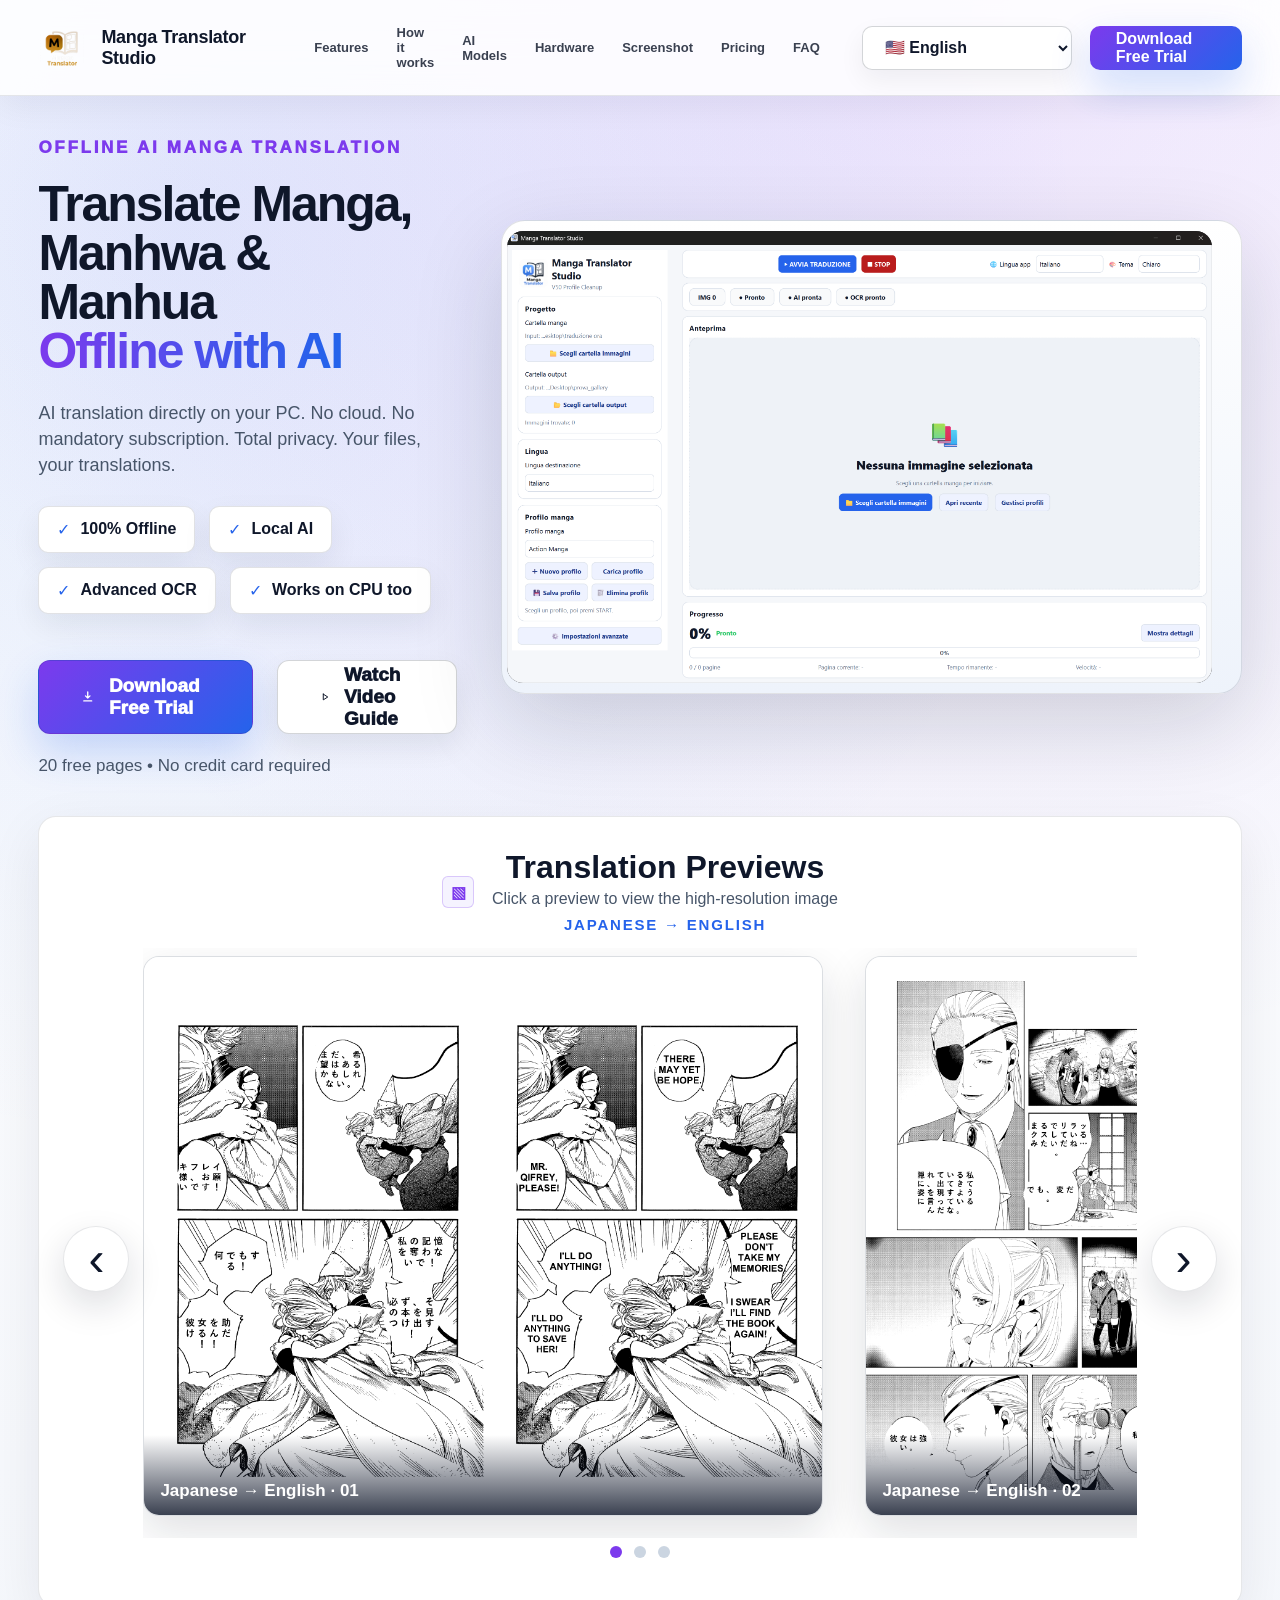
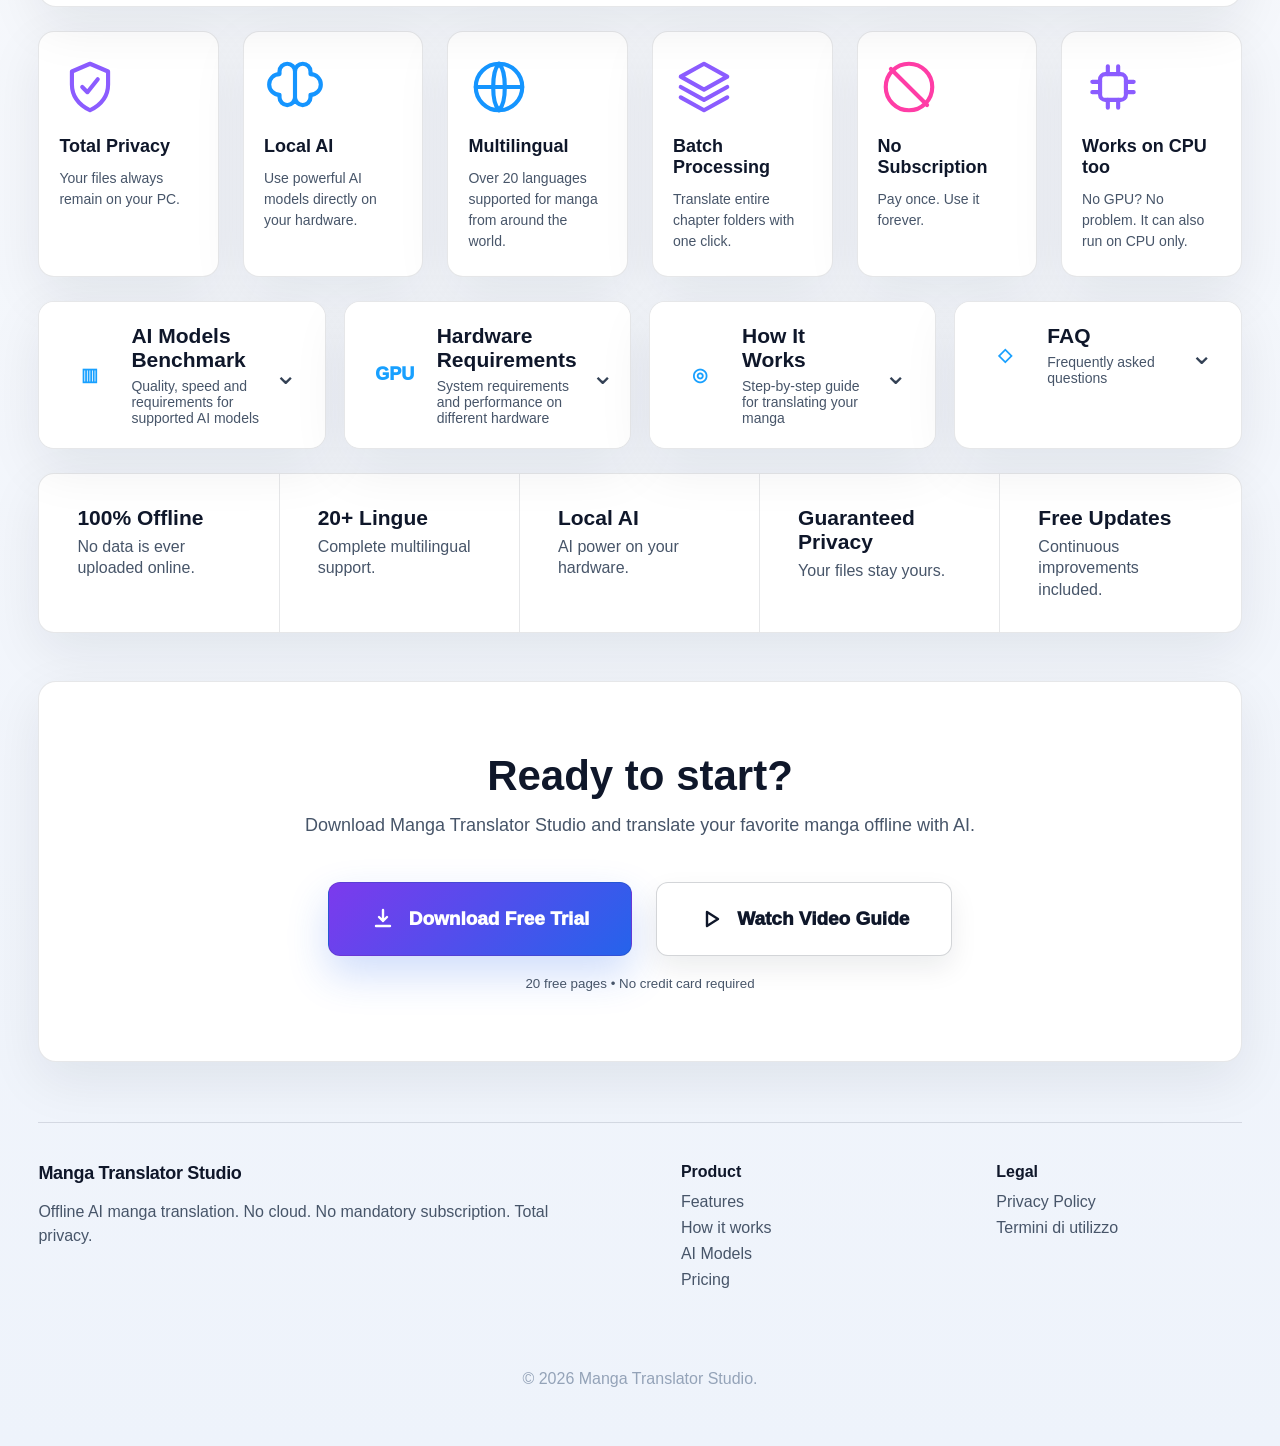
==== index.html @ 9b935418 "s s" ====
<!DOCTYPE html>
<html lang="en">
<head>
  <meta charset="UTF-8" />
  <meta name="viewport" content="width=device-width, initial-scale=1.0" />
  <title>Manga Translator Studio | Offline AI Manga Translation</title>
  <meta name="description" content="Translate manga, manhwa and manhua offline with local AI. No cloud, total privacy, optional GPU." />
  <link rel="icon" type="image/png" href="assets/logo/logo.png" />
  <link rel="apple-touch-icon" href="assets/logo/logo.png" />
  <link rel="stylesheet" href="style.css" />
</head>
<body>
<header class="site-header">
  <div class="nav-shell">
    <a class="brand" href="#top" aria-label="Manga Translator Studio"><img class="brand-logo" src="assets/logo/logo.png" alt="Manga Translator Studio logo" /><span class="brand-text">Manga Translator Studio</span></a>
    <nav class="main-nav" aria-label="Main navigation">
      <a href="#features" data-i18n="nav.features">Features</a>
      <a href="#how" data-i18n="nav.how">How it works</a>
      <a href="#models" data-i18n="nav.models">AI Models</a>
      <a href="#hardware" data-i18n="nav.hardware">Hardware</a>
      <a href="#gallery" data-i18n="nav.gallery">Screenshot</a>
      <a href="#pricing" data-i18n="nav.pricing">Pricing</a>
      <a href="#faq" data-i18n="nav.faq">FAQ</a>
    </nav>
    <div class="nav-actions"><select id="languageSelect" class="language-select" aria-label="Language selector"></select><a class="top-download" href="#download" data-i18n="nav.download">Download Free Trial</a></div>
  </div>
</header>
<main id="top">
  <section class="hero section-wide">
    <div class="hero-copy">
      <p class="eyebrow" data-i18n="hero.eyebrow">OFFLINE AI MANGA TRANSLATION</p>
      <h1 data-i18n="hero.title">Translate Manga, Manhwa & Manhua <span>Offline with AI</span></h1>
      <p class="hero-subtitle" data-i18n="hero.subtitle">AI translation directly on your PC. No cloud. No mandatory subscription. Total privacy. Your files, your translations.</p>
      <div class="hero-pills">
        <span><i>✓</i><b data-i18n="pill.offline">100% Offline</b></span>
        <span><i>✓</i><b data-i18n="pill.local">Local AI</b></span>
        <span><i>✓</i><b data-i18n="pill.ocr">Advanced OCR</b></span>
        <span><i>✓</i><b data-i18n="pill.cpu">Works on CPU too</b></span>
      </div>
      <div class="hero-actions"><a class="btn primary" href="#download"><svg viewBox="0 0 24 24"><path d="M12 3v11m0 0 4-4m-4 4-4-4M5 19h14"/></svg><span data-i18n="hero.cta1">Download Free Trial</span></a><a class="btn secondary" href="#gallery"><svg viewBox="0 0 24 24"><path d="m8 5 11 7-11 7V5Z"/></svg><span data-i18n="hero.cta2">Watch Video Guide</span></a></div>
      <p class="trial-note" data-i18n="hero.note">20 free pages • No credit card required</p>
    </div>
    <div class="app-frame">
      <img id="appPreviewImage" src="assets/app/app-preview.png" alt="Manga Translator Studio preview" />
      <div id="heroShots" class="hero-shots" aria-label="Extra screenshots"></div>
    </div>
  </section>

  <section id="gallery" class="section-wide gallery-showcase">
    <button class="gallery-arrow left" id="galleryPrev" aria-label="Previous">‹</button>
    <button class="gallery-arrow right" id="galleryNext" aria-label="Next">›</button>
    <div class="gallery-title"><div class="title-icon">▧</div><div><h2 data-i18n="gallery.title">Translation Previews</h2><p data-i18n="gallery.subtitle">Click a preview to view the high-resolution image</p><strong id="galleryPairLabel">English → Italiano</strong></div></div>
    <div id="translationGallery" class="translation-gallery" aria-live="polite"></div>
    <div id="galleryDots" class="gallery-dots"></div>
  </section>

  <section id="features" class="section-wide feature-cards">
    <article><div class="feature-icon purple"><svg viewBox="0 0 24 24"><path d="M12 3 5 6v5c0 5 3 8 7 10 4-2 7-5 7-10V6l-7-3Z"/><path d="m9 12 2 2 4-5"/></svg></div><h3 data-i18n="features.privacy.title">Total Privacy</h3><p data-i18n="features.privacy.text">Your files always remain on your PC.</p></article>
    <article><div class="feature-icon blue"><svg viewBox="0 0 24 24"><path d="M9 3a3 3 0 0 0-3 3v1a4 4 0 0 0 0 8v1a3 3 0 0 0 6 0V6a3 3 0 0 0-3-3Zm6 0a3 3 0 0 1 3 3v1a4 4 0 0 1 0 8v1a3 3 0 0 1-6 0V6a3 3 0 0 1 3-3Z"/></svg></div><h3 data-i18n="features.ai.title">Local AI</h3><p data-i18n="features.ai.text">Use powerful AI models directly on your hardware.</p></article>
    <article><div class="feature-icon blue"><svg viewBox="0 0 24 24"><circle cx="12" cy="12" r="9"/><path d="M3 12h18M12 3c3 3 3 15 0 18M12 3c-3 3-3 15 0 18"/></svg></div><h3 data-i18n="features.lang.title">Multilingual</h3><p data-i18n="features.lang.text">Over 20 languages supported for manga from around the world.</p></article>
    <article><div class="feature-icon purple"><svg viewBox="0 0 24 24"><path d="m12 3 9 5-9 5-9-5 9-5Z"/><path d="m3 12 9 5 9-5M3 16l9 5 9-5"/></svg></div><h3 data-i18n="features.batch.title">Batch Processing</h3><p data-i18n="features.batch.text">Translate entire chapter folders with one click.</p></article>
    <article><div class="feature-icon pink"><svg viewBox="0 0 24 24"><circle cx="12" cy="12" r="9"/><path d="m5 5 14 14"/></svg></div><h3 data-i18n="features.noSub.title">No Subscription</h3><p data-i18n="features.noSub.text">Pay once. Use it forever.</p></article>
    <article><div class="feature-icon purple"><svg viewBox="0 0 24 24"><rect x="7" y="7" width="10" height="10" rx="2"/><path d="M4 10h3M4 14h3M17 10h3M17 14h3M10 4v3M14 4v3M10 17v3M14 17v3"/></svg></div><h3 data-i18n="features.cpu.title">Works on CPU too</h3><p data-i18n="features.cpu.text">No GPU? No problem. It can also run on CPU only.</p></article>
  </section>

  <section class="section-wide accordion-grid">
    <details id="models" class="info-panel"><summary><span class="summary-left"><i class="mini-icon">▥</i><span><b data-i18n="models.title">AI Models Benchmark</b><small data-i18n="models.subtitle">Quality, speed and requirements for supported AI models</small></span></span><em>⌄</em></summary><div class="panel-body"><div class="table-wrap"><table><thead><tr><th data-i18n="models.model">AI Model</th><th data-i18n="models.quality">Quality</th><th data-i18n="models.speed">Speed</th><th>VRAM</th><th data-i18n="models.recommended">Recommended</th></tr></thead><tbody><tr><td>TranslateGemma 27B</td><td>9.2</td><td>7.8</td><td>16GB+</td><td>Best Overall</td></tr><tr><td>Qwen 3.6 35B</td><td>10</td><td>4.0</td><td>24GB+</td><td>Highest Quality</td></tr><tr><td>Qwen 3 14B</td><td>8.8</td><td>8.5</td><td>12GB+</td><td>Best Balance</td></tr><tr><td>Gemma 12B</td><td>8.5</td><td>9.0</td><td>10GB+</td><td>Fast</td></tr><tr><td>Qwen 7B</td><td>7.5</td><td>10</td><td>8GB+</td><td>Low-End PCs</td></tr></tbody></table></div><p class="small-note" data-i18n="models.note">Indicative benchmarks on RTX 4090. Results may vary by model and configuration.</p></div></details>
    <details id="hardware" class="info-panel"><summary><span class="summary-left"><i class="mini-icon">GPU</i><span><b data-i18n="hardware.title">Hardware Requirements</b><small data-i18n="hardware.subtitle">System requirements and performance on different hardware</small></span></span><em>⌄</em></summary><div class="panel-body"><div class="hardware-list"><div><b>CPU Only</b><span data-i18n="hardware.cpu">Supported · Slow</span></div><div><b>RTX 2060</b><span data-i18n="hardware.good">Good</span></div><div><b>RTX 3060</b><span data-i18n="hardware.veryGood">Very good</span></div><div><b>RTX 4070</b><span data-i18n="hardware.excellent">Excellent</span></div><div><b>RTX 4090</b><span data-i18n="hardware.max">Maximum</span></div></div><p class="small-note" data-i18n="hardware.note">Works on CPU too. GPU consigliata per la migliore esperienza.</p></div></details>
    <details id="how" class="info-panel"><summary><span class="summary-left"><i class="mini-icon">◎</i><span><b data-i18n="how.title">Come Funziona</b><small data-i18n="how.subtitle">Step-by-step guide for translating your manga</small></span></span><em>⌄</em></summary><div class="panel-body steps"><p><b>1.</b> <span data-i18n="how.s1">Select the manga folder.</span></p><p><b>2.</b> <span data-i18n="how.s2">Choose language and profile.</span></p><p><b>3.</b> <span data-i18n="how.s3">Start translation.</span></p><p><b>4.</b> <span data-i18n="how.s4">Read the translated pages.</span></p></div></details>
    <details id="faq" class="info-panel"><summary><span class="summary-left"><i class="mini-icon">◇</i><span><b>FAQ</b><small data-i18n="faq.subtitle">Frequently asked questions</small></span></span><em>⌄</em></summary><div class="panel-body faq-list"><p><b data-i18n="faq.q1">Does it need internet?</b><br><span data-i18n="faq.a1">No, translation runs locally on your PC.</span></p><p><b data-i18n="faq.q2">Do I need a powerful GPU?</b><br><span data-i18n="faq.a2">No, CPU is supported. RTX GPUs are recommended for high speed.</span></p><p><b data-i18n="faq.q3">Can I change gallery images?</b><br><span data-i18n="faq.a3">Yes. Put 01.jpg, 02.jpg, 03.jpg inside each language folder.</span></p></div></details>
  </section>

  <section class="section-wide stats-strip"><div><b>100% Offline</b><span data-i18n="strip.offline">No data is ever uploaded online.</span></div><div><b>20+ Lingue</b><span data-i18n="strip.lang">Complete multilingual support.</span></div><div><b>Local AI</b><span data-i18n="strip.ai">AI power on your hardware.</span></div><div><b data-i18n="strip.privacyTitle">Guaranteed Privacy</b><span data-i18n="strip.privacy">Your files stay yours.</span></div><div><b data-i18n="strip.updatesTitle">Free Updates</b><span data-i18n="strip.updates">Continuous improvements included.</span></div></section>

  <section id="pricing" class="section-wide cta-panel"><h2 data-i18n="cta.title">Ready to start?</h2><p data-i18n="cta.text">Download Manga Translator Studio and translate your favorite manga offline with AI.</p><div class="hero-actions center"><a class="btn primary" id="download" href="#"><svg viewBox="0 0 24 24"><path d="M12 3v11m0 0 4-4m-4 4-4-4M5 19h14"/></svg><span data-i18n="cta.download">Download Free Trial</span></a><a class="btn secondary" href="#gallery"><svg viewBox="0 0 24 24"><path d="m8 5 11 7-11 7V5Z"/></svg><span data-i18n="cta.video">Watch Video Guide</span></a></div><small data-i18n="cta.note">20 free pages • No credit card required</small></section>
</main>
<footer class="site-footer"><div><a class="brand footer-brand" href="#top"><span class="brand-mark">M</span><span class="brand-text">Manga Translator Studio</span></a><p data-i18n="footer.text">Offline AI manga translation. No cloud. No mandatory subscription. Total privacy.</p></div><div><h4 data-i18n="footer.product">Product</h4><a href="#features" data-i18n="nav.features">Features</a><a href="#how" data-i18n="nav.how">How it works</a><a href="#models" data-i18n="nav.models">AI Models</a><a href="#pricing" data-i18n="nav.pricing">Pricing</a></div><div><h4 data-i18n="footer.legal">Legal</h4><a href="privacy.html">Privacy Policy</a><a href="#">Termini di utilizzo</a></div><p class="copyright">© 2026 Manga Translator Studio.</p></footer>
<div id="lightbox" class="lightbox" aria-hidden="true"><button id="closeLightbox" class="lightbox-close">×</button><button id="prevImage" class="lightbox-arrow left">‹</button><img id="lightboxImage" alt="Translated manga preview" /><button id="nextImage" class="lightbox-arrow right">›</button><div id="lightboxCounter" class="lightbox-counter"></div></div>
<script src="i18n.js"></script><script src="site.js"></script>
</body>
</html>
---- style.css ----
*{box-sizing:border-box;margin:0;padding:0}html{scroll-behavior:smooth}body{font-family:Inter,Segoe UI,Arial,sans-serif;background:#030913;color:#f7f7ff;overflow-x:hidden;background-image:radial-gradient(circle at 70% 0%,rgba(72,54,174,.22),transparent 34%),radial-gradient(circle at 20% 20%,rgba(0,119,255,.13),transparent 28%)}a{text-decoration:none;color:inherit}img{display:block;max-width:100%}:root{--page:94vw;--max:3540px;--header:122px;--panel:rgba(10,20,36,.72);--panel2:rgba(13,26,45,.82);--line:rgba(142,166,205,.18);--muted:#aab4c8;--blue:#2388ff;--purple:#7c3cff;--pink:#ff3da6;--shadow:0 28px 100px rgba(0,0,0,.34)}.section-wide{width:var(--page);max-width:var(--max);margin-inline:auto}.site-header{position:sticky;top:0;height:var(--header);z-index:50;background:rgba(3,9,19,.82);backdrop-filter:blur(22px);border-bottom:1px solid var(--line)}.nav-shell{height:100%;display:flex;align-items:center;justify-content:space-between;gap:42px;width:var(--page);max-width:var(--max);margin:auto}.brand{display:flex;align-items:center;gap:15px}.brand-mark{width:48px;height:48px;border-radius:11px;background:linear-gradient(135deg,#ffb42b,#ff6a00);display:grid;place-items:center;color:#0b0c10;font-weight:1000;font-size:24px;box-shadow:0 0 0 1px rgba(255,255,255,.16) inset}.brand-text{font-size:23px;font-weight:900;letter-spacing:-.3px}.main-nav{display:flex;align-items:center;gap:48px;font-size:16px;font-weight:750;color:#e9ecff}.main-nav a{opacity:.92}.main-nav a:hover{color:#8c6dff}.nav-actions{display:flex;align-items:center;gap:18px}.language-select{height:54px;min-width:178px;border:1px solid var(--line);border-radius:10px;background:#07101d;color:#fff;padding:0 18px;font-weight:800}.top-download{height:54px;padding:0 26px;border-radius:10px;display:inline-flex;align-items:center;font-weight:900;background:linear-gradient(135deg,var(--purple),var(--blue));box-shadow:0 12px 34px rgba(71,95,255,.28)}.hero{min-height:700px;display:grid;grid-template-columns:1.05fr .95fr;gap:64px;align-items:center;padding:52px 0 24px}.eyebrow{font-size:17px;font-weight:1000;letter-spacing:.16em;text-transform:uppercase;color:#8b5cff;margin-bottom:22px}.hero h1{font-size:clamp(58px,4.1vw,108px);line-height:.98;letter-spacing:-2.5px;max-width:980px}.hero h1 span{display:block;background:linear-gradient(90deg,#8a3ffc,#2f8cff 70%);-webkit-background-clip:text;background-clip:text;color:transparent}.hero-subtitle{font-size:24px;line-height:1.45;color:#d5d9eb;max-width:940px;margin-top:28px}.hero-pills{display:flex;flex-wrap:wrap;gap:14px;margin-top:28px}.hero-pills span{display:flex;align-items:center;gap:10px;padding:13px 18px;border:1px solid var(--line);border-radius:10px;background:rgba(9,20,38,.64);color:#f4f6ff}.hero-pills i{font-style:normal;color:#4d91ff}.hero-actions{display:flex;gap:24px;margin-top:46px}.hero-actions.center{justify-content:center}.btn{height:74px;display:inline-flex;align-items:center;justify-content:center;gap:14px;border-radius:12px;padding:0 42px;font-size:19px;font-weight:1000;border:1px solid var(--line)}.btn svg{width:24px;height:24px;fill:none;stroke:currentColor;stroke-width:2.4;stroke-linecap:round;stroke-linejoin:round}.btn.primary{background:linear-gradient(135deg,var(--purple),var(--blue));box-shadow:0 20px 48px rgba(61,103,255,.34)}.btn.secondary{background:rgba(5,12,24,.7);border-color:rgba(255,255,255,.18)}.trial-note{margin-top:22px;color:#bac1d4;font-size:17px}.app-frame{border:1px solid rgba(139,154,190,.24);background:linear-gradient(180deg,rgba(18,24,36,.9),rgba(5,10,18,.9));border-radius:24px;padding:14px;box-shadow:var(--shadow);max-width:1320px;justify-self:end}.app-frame img{width:100%;border-radius:15px}.gallery-showcase{position:relative;margin-top:0;border:1px solid var(--line);border-radius:18px;background:linear-gradient(180deg,rgba(8,20,37,.82),rgba(5,13,25,.78));box-shadow:var(--shadow);padding:22px 96px 34px}.gallery-title{display:flex;align-items:center;justify-content:center;gap:18px;text-align:center;margin-bottom:16px}.title-icon{width:32px;height:32px;display:grid;place-items:center;color:#8a4fff;border:1px solid rgba(139,92,246,.5);border-radius:6px;font-weight:1000}.gallery-title h2{font-size:26px;line-height:1.05}.gallery-title p{color:#c3cadb;margin-top:5px;font-size:15px}.gallery-title strong{display:inline-block;margin-top:8px;font-size:14px;color:#8fb8ff;text-transform:uppercase;letter-spacing:.12em}.translation-gallery{display:flex;gap:34px;overflow:hidden;scroll-behavior:smooth;padding:4px 0 18px}.gallery-card{flex:0 0 clamp(680px,40vw,1060px);height:560px;border:1px solid rgba(255,255,255,.14);border-radius:12px;background:#111827;overflow:hidden;position:relative;cursor:pointer;box-shadow:0 12px 34px rgba(0,0,0,.28);padding:0}.gallery-card img{width:100%;height:100%;object-fit:contain;filter:contrast(1.06);background:#050914}.gallery-card:hover,.gallery-card.active{outline:3px solid var(--purple);box-shadow:0 0 28px rgba(124,60,255,.45)}.gallery-card span{position:absolute;left:0;right:0;bottom:0;background:linear-gradient(transparent,rgba(0,0,0,.88));padding:40px 12px 10px;text-align:left;font-size:15px;font-weight:900;color:white}.gallery-empty,.gallery-loading{width:100%;padding:48px 24px;text-align:center;border:1px dashed rgba(139,92,246,.4);border-radius:14px;color:#b7c1d8;background:rgba(255,255,255,.035)}.gallery-arrow{position:absolute;top:58%;transform:translateY(-50%);width:58px;height:58px;border:0;border-radius:50%;background:rgba(23,32,52,.92);color:#fff;font-size:42px;z-index:3;cursor:pointer}.gallery-arrow.left{left:28px}.gallery-arrow.right{right:28px}.gallery-dots{display:flex;justify-content:center;gap:12px;margin-top:8px}.gallery-dots button{width:12px;height:12px;border-radius:50%;border:0;background:rgba(255,255,255,.18)}.gallery-dots button.active{background:#784bff}.feature-cards{display:grid;grid-template-columns:repeat(6,1fr);gap:24px;margin-top:24px}.feature-cards article{border:1px solid var(--line);border-radius:16px;background:var(--panel);padding:32px 28px;min-height:185px}.feature-icon{width:62px;height:62px;margin-bottom:18px}.feature-icon svg{width:100%;height:100%;fill:none;stroke:currentColor;stroke-width:1.6;stroke-linecap:round;stroke-linejoin:round}.purple{color:#8b5cff}.blue{color:#1595ff}.pink{color:#ff3da6}.feature-cards h3{font-size:21px;margin-bottom:11px}.feature-cards p{font-size:16px;color:#c2cadd;line-height:1.5}.accordion-grid{display:grid;grid-template-columns:repeat(4,1fr);gap:18px;margin-top:24px}.info-panel{border:1px solid var(--line);border-radius:16px;background:var(--panel);overflow:hidden}.info-panel summary{list-style:none;cursor:pointer;min-height:86px;padding:22px 28px;display:flex;align-items:center;justify-content:space-between;gap:14px}.info-panel summary::-webkit-details-marker{display:none}.summary-left{display:flex;align-items:center;gap:20px}.summary-left b{display:block;font-size:21px}.summary-left small{display:block;margin-top:6px;color:#aab4c8;font-size:14px}.mini-icon{width:44px;min-width:44px;height:44px;display:grid;place-items:center;color:#18a0ff;font-style:normal;font-weight:1000;font-size:18px}.info-panel em{font-style:normal;font-size:28px}.panel-body{padding:0 28px 28px;color:#cbd3e5}.table-wrap{overflow:auto}table{width:100%;border-collapse:collapse;font-size:15px}th,td{border-bottom:1px solid var(--line);padding:12px;text-align:left}th{color:#fff}.small-note{font-size:14px;color:#9eabc2;margin-top:16px}.hardware-list{display:grid;gap:10px}.hardware-list div{display:flex;justify-content:space-between;border-bottom:1px solid var(--line);padding:10px 0}.steps p,.faq-list p{padding:9px 0;line-height:1.5}.stats-strip{display:grid;grid-template-columns:repeat(5,1fr);gap:0;border:1px solid var(--line);border-radius:16px;background:var(--panel);margin-top:24px;overflow:hidden}.stats-strip div{padding:32px 38px;border-right:1px solid var(--line)}.stats-strip div:last-child{border-right:0}.stats-strip b{font-size:21px;display:block}.stats-strip span{display:block;color:#b9c2d4;margin-top:6px;font-size:16px;line-height:1.35}.cta-panel{text-align:center;border:1px solid var(--line);border-radius:18px;background:linear-gradient(180deg,rgba(8,20,37,.88),rgba(5,12,24,.82));padding:70px 30px;margin-top:48px}.cta-panel h2{font-size:42px}.cta-panel p{font-size:18px;color:#c2cadb;margin-top:15px}.cta-panel small{display:block;margin-top:20px;color:#aeb7cc}.site-footer{width:var(--page);max-width:var(--max);margin:60px auto 0;padding:40px 0 55px;display:grid;grid-template-columns:1.4fr .6fr .6fr;gap:70px;color:#c6ccda;border-top:1px solid var(--line)}.footer-brand{margin-bottom:16px}.site-footer p{max-width:520px;line-height:1.45}.site-footer h4{color:#fff;margin-bottom:12px}.site-footer a:not(.brand){display:block;margin:8px 0;color:#c6ccda}.copyright{grid-column:1/-1;text-align:center;color:#828da5!important;max-width:none!important}.lightbox{position:fixed;inset:0;background:rgba(0,0,0,.94);z-index:100;display:none;align-items:center;justify-content:center;padding:38px}.lightbox.active{display:flex}.lightbox img{max-width:92vw;max-height:90vh;object-fit:contain}.lightbox-close{position:fixed;top:22px;right:28px;background:none;border:0;color:#fff;font-size:50px;cursor:pointer}.lightbox-arrow{position:fixed;top:50%;transform:translateY(-50%);width:64px;height:86px;border:0;border-radius:18px;background:rgba(255,255,255,.1);color:white;font-size:62px;cursor:pointer}.lightbox-arrow.left{left:26px}.lightbox-arrow.right{right:26px}.lightbox-counter{position:fixed;bottom:24px;left:50%;transform:translateX(-50%);background:rgba(255,255,255,.12);padding:10px 16px;border-radius:999px;color:#fff;font-weight:800}@media(min-width:2560px){:root{--header:138px}.brand-text{font-size:30px}.brand-mark{width:60px;height:60px}.main-nav{font-size:20px;gap:64px}.language-select,.top-download{height:64px;font-size:18px}.hero{min-height:980px}.gallery-card{flex-basis:860px;height:560px}.feature-cards h3{font-size:27px}.feature-cards p,.stats-strip span{font-size:20px}.summary-left b{font-size:27px}.summary-left small{font-size:18px}.btn{height:88px;font-size:23px}}@media(max-width:1600px){:root{--header:86px}.brand-mark{width:36px;height:36px;font-size:18px}.brand-text{font-size:18px}.main-nav{font-size:13px;gap:28px}.language-select,.top-download{height:44px}.hero{min-height:650px;gap:46px}.hero h1{font-size:clamp(52px,4.5vw,82px)}.hero-subtitle{font-size:20px}.feature-cards{grid-template-columns:repeat(6,1fr)}.feature-cards article{padding:24px 20px}.feature-cards h3{font-size:18px}.feature-cards p{font-size:14px}.accordion-grid{grid-template-columns:repeat(4,1fr)}}@media(max-width:1200px){.main-nav{display:none}.hero{grid-template-columns:1fr;min-height:auto;padding:52px 0}.app-frame{max-width:1000px}.feature-cards{grid-template-columns:repeat(3,1fr)}.accordion-grid{grid-template-columns:repeat(2,1fr)}.stats-strip{grid-template-columns:repeat(2,1fr)}.stats-strip div{border-bottom:1px solid var(--line)}}@media(max-width:768px){:root{--header:82px;--page:94vw}.site-header{height:auto;min-height:var(--header)}.nav-shell{padding:12px 0}.brand-text{font-size:15px}.nav-actions{margin-left:auto}.top-download{display:none}.hero{padding:34px 0}.hero h1{font-size:50px;letter-spacing:-2px}.hero-subtitle{font-size:18px}.hero-actions{flex-direction:column}.btn{width:100%;height:62px}.gallery-showcase{padding:22px 46px}.translation-gallery{gap:18px}.gallery-card{flex-basis:82vw;height:56vw;max-height:520px}.feature-cards,.accordion-grid,.stats-strip{grid-template-columns:1fr}.feature-cards article{min-height:unset}.site-footer{grid-template-columns:1fr}.gallery-arrow{width:42px;height:42px;font-size:32px}.gallery-arrow.left{left:8px}.gallery-arrow.right{right:8px}}@media(max-width:480px){:root{--header:116px}.nav-shell{flex-wrap:wrap;justify-content:center}.brand{width:100%;justify-content:center}.nav-actions{width:100%;justify-content:center;margin:0}.language-select{width:100%;max-width:230px}.hero h1{font-size:38px}.hero-pills span{width:100%;justify-content:center}.gallery-title h2{font-size:24px}.gallery-showcase{padding:20px 38px}.gallery-card{flex-basis:84vw;height:58vw}.stats-strip div{padding:24px}.info-panel summary{padding:20px}.summary-left b{font-size:18px}.lightbox{padding:14px}.lightbox-arrow{width:42px;height:58px;font-size:40px}.lightbox-arrow.left{left:4px}.lightbox-arrow.right{right:4px}}@media(max-width:320px){.hero h1{font-size:32px}.hero-subtitle{font-size:16px}.brand-text{font-size:13px}.gallery-card{flex-basis:84vw;height:58vw}.section-wide{width:95vw}}

/* V12: hero più compatto + screenshot app più grande + galleria a singola/doppia immagine grande */
.hero{
  min-height:640px;
  grid-template-columns:.82fr 1.18fr;
  gap:54px;
  padding:42px 0 22px;
}
.hero h1{
  font-size:clamp(50px,3.55vw,92px);
  letter-spacing:-2px;
  max-width:860px;
}
.hero-subtitle{
  font-size:21px;
  max-width:820px;
  margin-top:24px;
}
.app-frame{
  max-width:1500px;
  width:100%;
  justify-self:end;
  padding:12px;
}
.gallery-showcase{
  padding:22px 104px 38px;
  margin-top:18px;
}
.gallery-title{
  margin-bottom:14px;
}
.gallery-title h2{
  font-size:25px;
}
.gallery-title p{
  font-size:14px;
}
.translation-gallery{
  gap:46px;
  overflow-x:auto;
  overflow-y:hidden;
  scroll-snap-type:x mandatory;
  scrollbar-width:none;
  padding:8px 0 22px;
}
.translation-gallery::-webkit-scrollbar{display:none;}
.gallery-card{
  flex:0 0 min(1120px,82vw);
  height:clamp(520px,52vw,860px);
  scroll-snap-align:center;
  border-radius:16px;
}
.gallery-card img{
  width:100%;
  height:100%;
  object-fit:contain;
  background:#050914;
}
.gallery-card span{
  font-size:17px;
  padding:52px 18px 16px;
}
.gallery-arrow{
  top:56%;
  width:66px;
  height:66px;
  font-size:48px;
}
.gallery-arrow.left{left:24px;}
.gallery-arrow.right{right:24px;}

@media(min-width:2560px){
  .hero{grid-template-columns:.78fr 1.22fr;min-height:920px;}
  .hero h1{font-size:clamp(70px,3.7vw,128px);}
  .app-frame{max-width:1850px;}
  .gallery-card{flex-basis:min(1420px,76vw);height:880px;}
}
@media(max-width:1600px){
  .hero{grid-template-columns:.86fr 1.14fr;gap:38px;min-height:600px;}
  .hero h1{font-size:clamp(46px,3.9vw,72px);}
  .hero-subtitle{font-size:18px;}
  .gallery-card{flex-basis:min(900px,80vw);height:560px;}
}
@media(max-width:1200px){
  .hero{grid-template-columns:1fr;}
  .app-frame{max-width:1100px;justify-self:center;}
  .gallery-card{flex-basis:86vw;height:62vw;min-height:430px;}
}
@media(max-width:768px){
  .gallery-showcase{padding:20px 48px 30px;}
  .gallery-card{flex-basis:86vw;height:66vw;min-height:320px;}
  .gallery-arrow{width:44px;height:44px;font-size:34px;}
  .gallery-arrow.left{left:6px;}
  .gallery-arrow.right{right:6px;}
}
@media(max-width:480px){
  .hero h1{font-size:36px;}
  .gallery-card{flex-basis:84vw;height:68vw;min-height:260px;}
}

/* Fix gallery messages */
.gallery-notice{flex:0 0 100%;padding:14px 18px;border:1px solid rgba(35,136,255,.35);border-radius:12px;background:rgba(35,136,255,.08);color:#c8d6ef;font-size:15px;line-height:1.45;margin-bottom:8px}

/* Final UX tweaks requested */
.language-select{
  min-width:210px;
  font-size:16px;
}
.gallery-showcase{
  padding-top:34px;
  padding-bottom:52px;
}
.gallery-title h2{
  font-size:clamp(32px,1.9vw,48px);
}
.gallery-title p{
  font-size:clamp(16px,1vw,22px);
}
.gallery-title strong{
  font-size:clamp(15px,.9vw,20px);
}
.gallery-card{
  /* roughly +30% bigger than original */
  flex-basis:min(1450px,86vw);
  height:clamp(680px,58vw,1040px);
}
@media(max-width:1600px){
  .gallery-card{flex-basis:min(1120px,84vw);height:680px;}
}
@media(max-width:1200px){
  .gallery-card{flex-basis:86vw;height:68vw;min-height:520px;}
}
@media(max-width:768px){
  .gallery-card{flex-basis:86vw;height:72vw;min-height:340px;}
}


/* v14 updates */
.hero-shots{display:grid;grid-template-columns:repeat(3,1fr);gap:12px;margin-top:14px}
.hero-shot{border:1px solid rgba(255,255,255,.16);background:#07101d;border-radius:12px;padding:0;overflow:hidden;cursor:pointer;min-height:72px}
.hero-shot img{width:100%;height:92px;object-fit:cover;opacity:.92;transition:transform .2s ease,opacity .2s ease}
.hero-shot:hover img{transform:scale(1.035);opacity:1}
.gallery-showcase{padding-top:34px;padding-bottom:48px}
.translation-gallery{gap:42px}
.gallery-card{flex:0 0 clamp(680px,40vw,1060px)!important;height:560px!important}
.gallery-card span{font-size:17px;padding:46px 16px 14px}
.language-select{font-size:16px}
@media(max-width:900px){.gallery-card{flex-basis:88vw!important;height:440px!important}.hero-shots{grid-template-columns:1fr}.hero-shot img{height:140px}}

/* v16: PNG logo + corrected app preview frame */
.brand-logo{
  width:48px;
  height:48px;
  object-fit:contain;
  flex:0 0 auto;
  border-radius:12px;
}
.brand-mark{display:none!important;}

.app-frame{
  width:100%;
  max-width:1680px;
  aspect-ratio:2048/1311;
  padding:10px;
  display:flex;
  align-items:center;
  justify-content:center;
  overflow:hidden;
}
.app-frame > img#appPreviewImage{
  width:100%;
  height:100%;
  object-fit:contain;
  border-radius:16px;
  background:#1f2024;
}

/* New app screenshot is wide: give the hero more room on desktop */
@media(min-width:1201px){
  .hero{
    grid-template-columns:.72fr 1.28fr;
    gap:44px;
    align-items:center;
  }
  .app-frame{justify-self:end;}
}
@media(min-width:2560px){
  .app-frame{max-width:2100px;}
}
@media(max-width:1200px){
  .app-frame{
    max-width:1100px;
    justify-self:center;
  }
}
@media(max-width:768px){
  .brand-logo{width:40px;height:40px;}
  .app-frame{padding:7px;border-radius:18px;}
  .app-frame > img#appPreviewImage{border-radius:12px;}
}

/* v17 WHITE THEME — clean SaaS landing page */
:root{
  --page:94vw;
  --max:3540px;
  --header:96px;
  --panel:#ffffff;
  --panel2:#f8fafc;
  --line:rgba(15,23,42,.12);
  --muted:#64748b;
  --blue:#2563eb;
  --purple:#7c3aed;
  --pink:#e11d48;
  --shadow:0 28px 90px rgba(15,23,42,.12);
}
html,body{background:#f6f8fc!important;color:#0f172a!important;}
body{
  background-image:
    radial-gradient(circle at 72% 0%,rgba(124,58,237,.14),transparent 34%),
    radial-gradient(circle at 14% 8%,rgba(37,99,235,.12),transparent 30%),
    linear-gradient(180deg,#ffffff 0%,#f6f8fc 48%,#eef3fb 100%)!important;
}
.site-header{
  background:rgba(255,255,255,.86)!important;
  border-bottom:1px solid rgba(15,23,42,.10)!important;
  box-shadow:0 10px 32px rgba(15,23,42,.055)!important;
}
.brand-text,.main-nav,body,a{color:#0f172a!important;}
.main-nav a{opacity:.82!important;}
.main-nav a:hover{color:#2563eb!important;opacity:1!important;}
.language-select{
  background:#ffffff!important;
  color:#0f172a!important;
  border:1px solid rgba(15,23,42,.18)!important;
  box-shadow:0 10px 26px rgba(15,23,42,.06)!important;
}
.top-download,.btn.primary{
  color:#fff!important;
  background:linear-gradient(135deg,#7c3aed,#2563eb)!important;
  box-shadow:0 18px 40px rgba(37,99,235,.22)!important;
}
.btn.secondary{
  background:#ffffff!important;
  color:#0f172a!important;
  border-color:rgba(15,23,42,.18)!important;
  box-shadow:0 12px 28px rgba(15,23,42,.08)!important;
}
.eyebrow{color:#7c3aed!important;}
.hero h1{color:#0f172a!important;}
.hero h1 span{
  background:linear-gradient(90deg,#7c3aed,#2563eb 70%)!important;
  -webkit-background-clip:text!important;
  background-clip:text!important;
  color:transparent!important;
}
.hero-subtitle,.trial-note,.gallery-title p,.feature-cards p,.summary-left small,.panel-body,.small-note,.stats-strip span,.cta-panel p,.cta-panel small,.site-footer,.site-footer a:not(.brand){color:#475569!important;}
.hero-pills span{
  background:#ffffff!important;
  border:1px solid rgba(15,23,42,.12)!important;
  color:#0f172a!important;
  box-shadow:0 12px 30px rgba(15,23,42,.07)!important;
}
.hero-pills i{color:#2563eb!important;}
.app-frame{
  background:linear-gradient(180deg,#ffffff,#eef3fb)!important;
  border:1px solid rgba(15,23,42,.12)!important;
  box-shadow:0 30px 90px rgba(15,23,42,.16)!important;
}
.app-frame > img#appPreviewImage{background:#202124!important;}
.gallery-showcase,.feature-cards article,.info-panel,.stats-strip,.cta-panel{
  background:#ffffff!important;
  border:1px solid rgba(15,23,42,.10)!important;
  box-shadow:0 18px 54px rgba(15,23,42,.08)!important;
}
.gallery-title h2,.feature-cards h3,.summary-left b,.stats-strip b,.cta-panel h2,.site-footer h4,th{color:#0f172a!important;}
.title-icon{
  background:#f5f3ff!important;
  color:#7c3aed!important;
  border-color:rgba(124,58,237,.24)!important;
}
.gallery-title strong{color:#2563eb!important;}
.translation-gallery{scrollbar-color:#cbd5e1 transparent!important;}
.gallery-card{
  background:#f8fafc!important;
  border:1px solid rgba(15,23,42,.12)!important;
  box-shadow:0 16px 44px rgba(15,23,42,.13)!important;
}
.gallery-card img{background:#f8fafc!important;}
.gallery-card:hover,.gallery-card.active{
  outline:3px solid #7c3aed!important;
  box-shadow:0 18px 52px rgba(124,58,237,.22)!important;
}
.gallery-card span{
  color:#fff!important;
  background:linear-gradient(transparent,rgba(15,23,42,.82))!important;
}
.gallery-empty,.gallery-loading,.gallery-notice{
  background:#f8fafc!important;
  color:#475569!important;
  border-color:rgba(37,99,235,.22)!important;
}
.gallery-arrow{
  background:#ffffff!important;
  color:#0f172a!important;
  border:1px solid rgba(15,23,42,.10)!important;
  box-shadow:0 14px 36px rgba(15,23,42,.14)!important;
}
.gallery-dots button{background:#cbd5e1!important;}
.gallery-dots button.active{background:#7c3aed!important;}
.info-panel summary{background:#ffffff!important;}
.info-panel em{color:#334155!important;}
td,th{border-bottom:1px solid rgba(15,23,42,.10)!important;}
.hardware-list div,.stats-strip div{border-color:rgba(15,23,42,.10)!important;}
.site-footer{border-top:1px solid rgba(15,23,42,.12)!important;}
.copyright{color:#94a3b8!important;}
.lightbox{background:rgba(15,23,42,.92)!important;}
.lightbox-counter{background:rgba(255,255,255,.92)!important;color:#0f172a!important;}
.lightbox-arrow{background:rgba(255,255,255,.92)!important;color:#0f172a!important;}
.lightbox-close{color:#fff!important;}
.hero-shot{background:#ffffff!important;border:1px solid rgba(15,23,42,.12)!important;box-shadow:0 10px 30px rgba(15,23,42,.08)!important;}
@media(max-width:768px){.site-header{background:rgba(255,255,255,.94)!important;}}
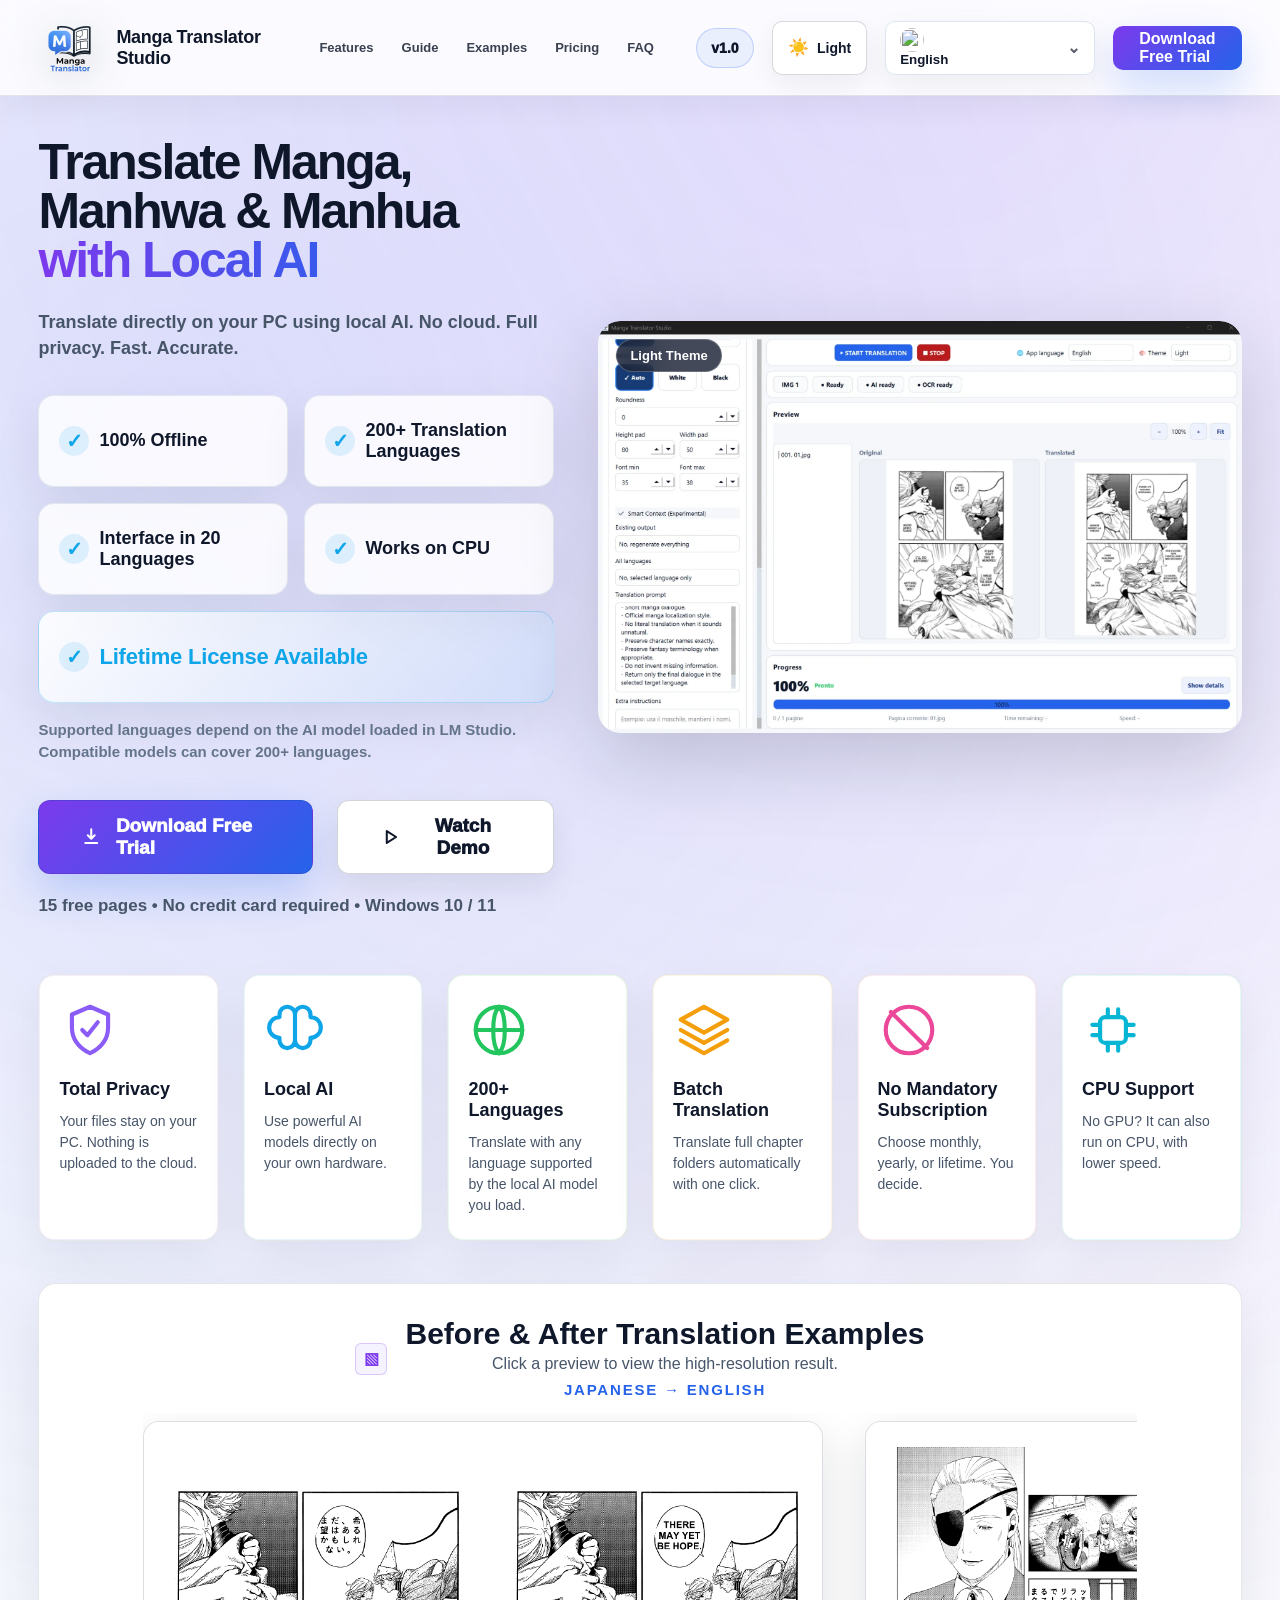
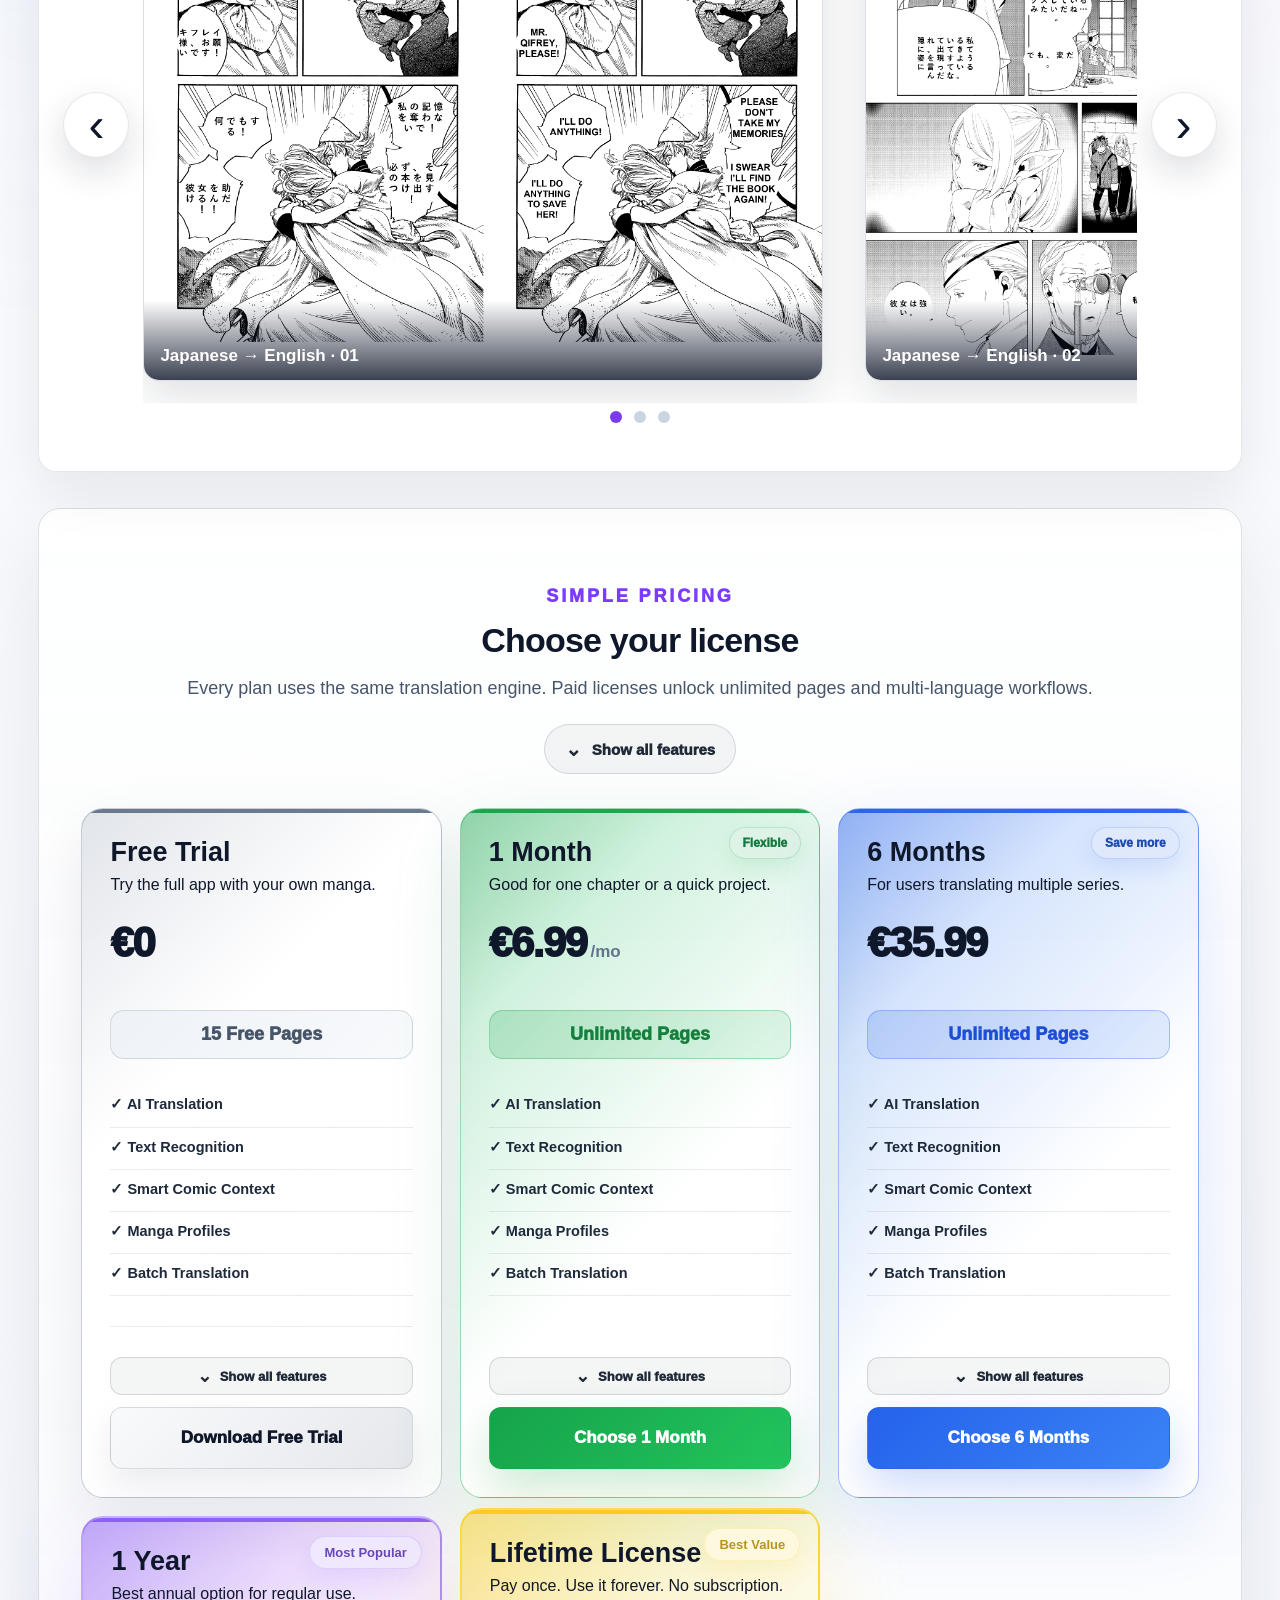
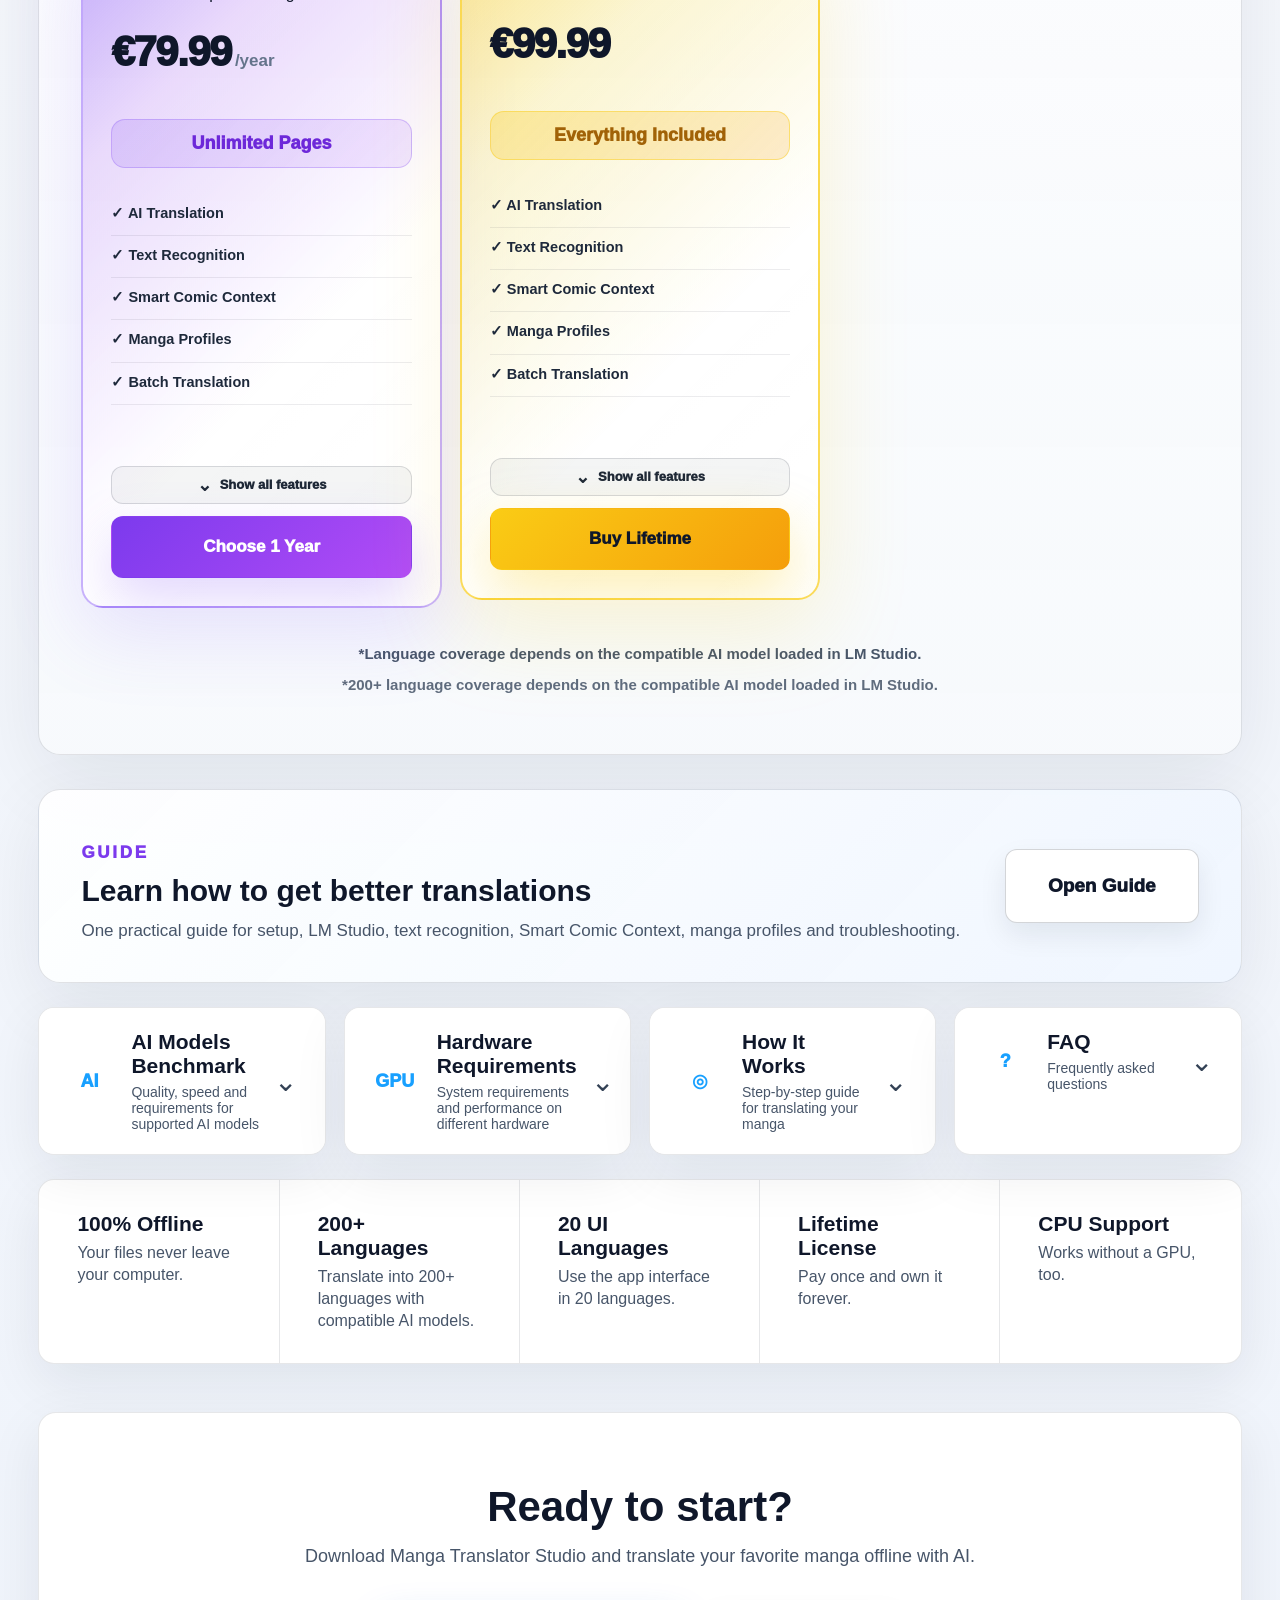
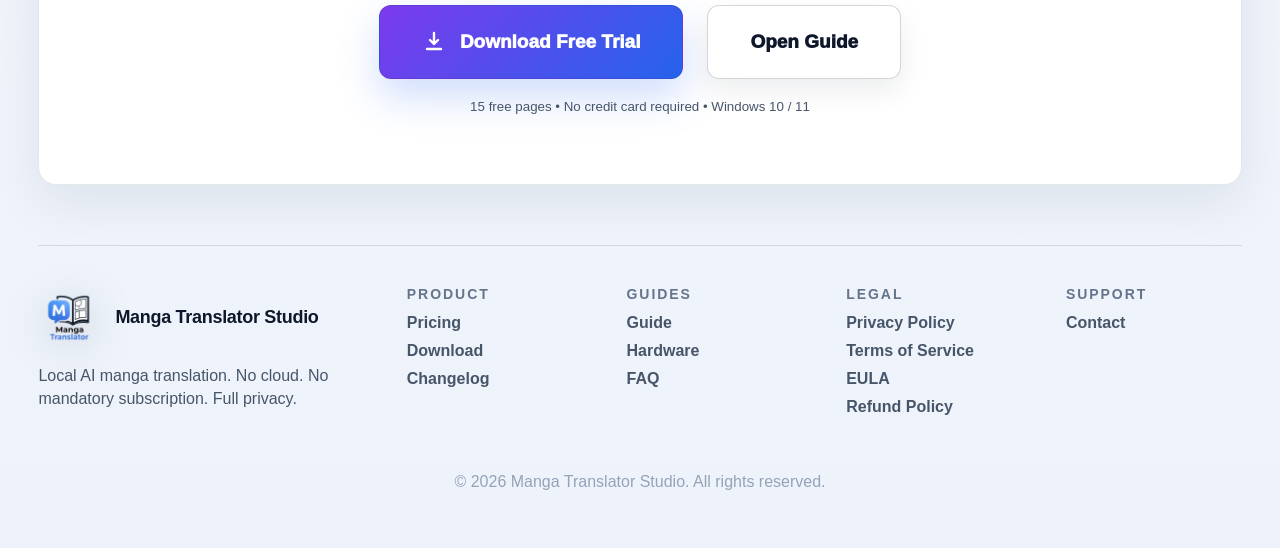
==== commit 8628cd7c: "s" ====
--- a/index.html
+++ b/index.html
@@ -1,81 +1,253 @@
 <!DOCTYPE html>
 <html lang="en">
 <head>
-  <meta charset="UTF-8" />
+  <meta charset="utf-8" />
   <meta name="viewport" content="width=device-width, initial-scale=1.0" />
-  <title>Manga Translator Studio | Offline AI Manga Translation</title>
-  <meta name="description" content="Translate manga, manhwa and manhua offline with local AI. No cloud, total privacy, optional GPU." />
-  <link rel="icon" type="image/png" href="assets/logo/logo.png" />
-  <link rel="apple-touch-icon" href="assets/logo/logo.png" />
+  <title>Manga Translator Studio | Local AI Manga Translation</title>
+  <meta name="description" content="Translate manga, manhwa and manhua locally on your PC with AI. 200+ translation languages with compatible models, 20 interface languages, CPU support and lifetime license available." />
+  <link rel="icon" href="assets/logo/app-icon-dark.png" type="image/png" />
+  <link rel="apple-touch-icon" href="assets/logo/app-icon-dark.png" />
   <link rel="stylesheet" href="style.css" />
 </head>
 <body>
 <header class="site-header">
   <div class="nav-shell">
-    <a class="brand" href="#top" aria-label="Manga Translator Studio"><img class="brand-logo" src="assets/logo/logo.png" alt="Manga Translator Studio logo" /><span class="brand-text">Manga Translator Studio</span></a>
+    <a class="brand" href="index.html" aria-label="Manga Translator Studio Home">
+      <img src="assets/logo/app-icon-dark.png" alt="Manga Translator Studio logo" class="brand-logo" />
+      <span class="brand-text">Manga Translator Studio</span>
+    </a>
     <nav class="main-nav" aria-label="Main navigation">
       <a href="#features" data-i18n="nav.features">Features</a>
-      <a href="#how" data-i18n="nav.how">How it works</a>
-      <a href="#models" data-i18n="nav.models">AI Models</a>
-      <a href="#hardware" data-i18n="nav.hardware">Hardware</a>
-      <a href="#gallery" data-i18n="nav.gallery">Screenshot</a>
+      <a href="guide.html" data-i18n="nav.guide">Guide</a>
+      <a href="#gallery" data-i18n="nav.examples">Examples</a>
       <a href="#pricing" data-i18n="nav.pricing">Pricing</a>
       <a href="#faq" data-i18n="nav.faq">FAQ</a>
     </nav>
-    <div class="nav-actions"><select id="languageSelect" class="language-select" aria-label="Language selector"></select><a class="top-download" href="#download" data-i18n="nav.download">Download Free Trial</a></div>
+    <div class="nav-actions">
+      <a class="version-badge" href="changelog.html">v1.0</a>
+      <button class="theme-toggle" id="themeToggle" type="button" aria-label="Switch theme"><span class="theme-icon">☀️</span><span class="theme-text">Light</span></button>
+      <select id="languageSelect" class="language-select" aria-label="Language selector"></select>
+      <a class="top-download" href="#download" data-i18n="nav.download">Download Free Trial</a>
+    </div>
   </div>
 </header>
 <main id="top">
   <section class="hero section-wide">
     <div class="hero-copy">
-      <p class="eyebrow" data-i18n="hero.eyebrow">OFFLINE AI MANGA TRANSLATION</p>
-      <h1 data-i18n="hero.title">Translate Manga, Manhwa & Manhua <span>Offline with AI</span></h1>
-      <p class="hero-subtitle" data-i18n="hero.subtitle">AI translation directly on your PC. No cloud. No mandatory subscription. Total privacy. Your files, your translations.</p>
-      <div class="hero-pills">
-        <span><i>✓</i><b data-i18n="pill.offline">100% Offline</b></span>
-        <span><i>✓</i><b data-i18n="pill.local">Local AI</b></span>
-        <span><i>✓</i><b data-i18n="pill.ocr">Advanced OCR</b></span>
-        <span><i>✓</i><b data-i18n="pill.cpu">Works on CPU too</b></span>
+      <h1 data-i18n="hero.v25.title">Translate Manga, Manhwa &amp; Manhua <span>with Local AI</span></h1>
+      <p class="hero-subtitle" data-i18n="hero.v25.subtitle">Translate directly on your PC using local AI. No cloud. Full privacy. Fast. Accurate.</p>
+      <div class="hero-pills hero-pills-v25">
+        <span><i>✓</i><b data-i18n="hero.badge.offline">100% Offline</b></span>
+        <span class="highlight-pill"><i>✓</i><b data-i18n="hero.badge.languages">200+ Translation Languages</b></span>
+        <span><i>✓</i><b data-i18n="hero.badge.interface">Interface available in 20 Languages</b></span>
+        <span><i>✓</i><b data-i18n="hero.badge.cpu">Works on CPU</b></span>
+        <span class="highlight-pill lifetime-pill"><i>✓</i><b data-i18n="hero.badge.lifetime">Lifetime License Available</b></span>
       </div>
-      <div class="hero-actions"><a class="btn primary" href="#download"><svg viewBox="0 0 24 24"><path d="M12 3v11m0 0 4-4m-4 4-4-4M5 19h14"/></svg><span data-i18n="hero.cta1">Download Free Trial</span></a><a class="btn secondary" href="#gallery"><svg viewBox="0 0 24 24"><path d="m8 5 11 7-11 7V5Z"/></svg><span data-i18n="hero.cta2">Watch Video Guide</span></a></div>
-      <p class="trial-note" data-i18n="hero.note">20 free pages • No credit card required</p>
+      <p class="hero-language-note" data-i18n="hero.language.note">Language coverage depends on the AI model loaded in LM Studio. Compatible models can cover 200+ languages.</p>
+      <div class="hero-actions">
+        <a class="btn primary" href="#download"><svg viewBox="0 0 24 24"><path d="M12 3v11m0 0 4-4m-4 4-4-4M5 19h14"/></svg><span data-i18n="hero.cta1">Download Free Trial</span></a>
+        <button class="btn secondary" id="heroVideoTrigger" type="button"><svg viewBox="0 0 24 24"><path d="m8 5 11 7-11 7V5Z"/></svg><span data-i18n="hero.cta2">Watch Demo</span></button>
+      </div>
+      <p class="trial-note" data-i18n="hero.note.v25">15 free pages • No credit card required • Windows 10 / 11</p>
     </div>
     <div class="app-frame">
-      <img id="appPreviewImage" src="assets/app/app-preview.png" alt="Manga Translator Studio preview" />
-      <div id="heroShots" class="hero-shots" aria-label="Extra screenshots"></div>
-    </div>
-  </section>
-
+      <button class="app-preview-button" id="appVideoTrigger" type="button" aria-label="Watch Manga Translator Studio video demo">
+        <div class="preview-mode-badge" id="previewModeBadge">App Preview</div>
+        <img src="assets/app/app-preview-light.webp" alt="Manga Translator Studio preview" id="appPreviewImage" />
+        <span class="play-overlay"><span>▶</span><b data-i18n="hero.watch.demo">Watch demo</b></span>
+      </button>
+    </div>
+  </section>
+  <section id="features" class="section-wide feature-cards">
+    <article><div class="feature-icon feature-c1"><svg viewBox="0 0 24 24"><path d="M12 3 5 6v5c0 5 3 8 7 10 4-2 7-5 7-10V6l-7-3Z"/><path d="m9 12 2 2 4-5"/></svg></div><h3 data-i18n="features.privacy.title">Total Privacy</h3><p data-i18n="features.privacy.text">Your files always remain on your PC.</p></article>
+    <article><div class="feature-icon feature-c2"><svg viewBox="0 0 24 24"><path d="M9 3a3 3 0 0 0-3 3v1a4 4 0 0 0 0 8v1a3 3 0 0 0 6 0V6a3 3 0 0 0-3-3Zm6 0a3 3 0 0 1 3 3v1a4 4 0 0 1 0 8v1a3 3 0 0 1-6 0V6a3 3 0 0 1 3-3Z"/></svg></div><h3 data-i18n="features.ai.title">Local AI</h3><p data-i18n="features.ai.text">Use powerful AI models directly on your hardware.</p></article>
+    <article><div class="feature-icon feature-c3"><svg viewBox="0 0 24 24"><circle cx="12" cy="12" r="9"/><path d="M3 12h18M12 3c3 3 3 15 0 18M12 3c-3 3-3 15 0 18"/></svg></div><h3 data-i18n="features.lang.title">Multilingual</h3><p data-i18n="features.lang.text">Over 20 languages supported for manga from around the world.</p></article>
+    <article><div class="feature-icon feature-c4"><svg viewBox="0 0 24 24"><path d="m12 3 9 5-9 5-9-5 9-5Z"/><path d="m3 12 9 5 9-5M3 16l9 5 9-5"/></svg></div><h3 data-i18n="features.batch.title">Batch Processing</h3><p data-i18n="features.batch.text">Translate entire chapter folders with one click.</p></article>
+    <article><div class="feature-icon feature-c5"><svg viewBox="0 0 24 24"><circle cx="12" cy="12" r="9"/><path d="m5 5 14 14"/></svg></div><h3 data-i18n="features.noSub.title">No Subscription</h3><p data-i18n="features.noSub.text">Pay once. Use it forever.</p></article>
+    <article><div class="feature-icon feature-c6"><svg viewBox="0 0 24 24"><rect x="7" y="7" width="10" height="10" rx="2"/><path d="M4 10h3M4 14h3M17 10h3M17 14h3M10 4v3M14 4v3M10 17v3M14 17v3"/></svg></div><h3 data-i18n="features.cpu.title">Works on CPU too</h3><p data-i18n="features.cpu.text">No GPU? No problem. It can also run on CPU only.</p></article>
+  </section>
   <section id="gallery" class="section-wide gallery-showcase">
     <button class="gallery-arrow left" id="galleryPrev" aria-label="Previous">‹</button>
     <button class="gallery-arrow right" id="galleryNext" aria-label="Next">›</button>
-    <div class="gallery-title"><div class="title-icon">▧</div><div><h2 data-i18n="gallery.title">Translation Previews</h2><p data-i18n="gallery.subtitle">Click a preview to view the high-resolution image</p><strong id="galleryPairLabel">English → Italiano</strong></div></div>
+    <div class="gallery-title"><div class="title-icon">▧</div><div><h2 data-i18n="gallery.v25.title">Before &amp; After Translation Examples</h2><p data-i18n="gallery.v25.subtitle">Click a preview to view the high-resolution result.</p><strong id="galleryPairLabel">Japanese → English</strong></div></div>
     <div id="translationGallery" class="translation-gallery" aria-live="polite"></div>
     <div id="galleryDots" class="gallery-dots"></div>
   </section>
-
-  <section id="features" class="section-wide feature-cards">
-    <article><div class="feature-icon purple"><svg viewBox="0 0 24 24"><path d="M12 3 5 6v5c0 5 3 8 7 10 4-2 7-5 7-10V6l-7-3Z"/><path d="m9 12 2 2 4-5"/></svg></div><h3 data-i18n="features.privacy.title">Total Privacy</h3><p data-i18n="features.privacy.text">Your files always remain on your PC.</p></article>
-    <article><div class="feature-icon blue"><svg viewBox="0 0 24 24"><path d="M9 3a3 3 0 0 0-3 3v1a4 4 0 0 0 0 8v1a3 3 0 0 0 6 0V6a3 3 0 0 0-3-3Zm6 0a3 3 0 0 1 3 3v1a4 4 0 0 1 0 8v1a3 3 0 0 1-6 0V6a3 3 0 0 1 3-3Z"/></svg></div><h3 data-i18n="features.ai.title">Local AI</h3><p data-i18n="features.ai.text">Use powerful AI models directly on your hardware.</p></article>
-    <article><div class="feature-icon blue"><svg viewBox="0 0 24 24"><circle cx="12" cy="12" r="9"/><path d="M3 12h18M12 3c3 3 3 15 0 18M12 3c-3 3-3 15 0 18"/></svg></div><h3 data-i18n="features.lang.title">Multilingual</h3><p data-i18n="features.lang.text">Over 20 languages supported for manga from around the world.</p></article>
-    <article><div class="feature-icon purple"><svg viewBox="0 0 24 24"><path d="m12 3 9 5-9 5-9-5 9-5Z"/><path d="m3 12 9 5 9-5M3 16l9 5 9-5"/></svg></div><h3 data-i18n="features.batch.title">Batch Processing</h3><p data-i18n="features.batch.text">Translate entire chapter folders with one click.</p></article>
-    <article><div class="feature-icon pink"><svg viewBox="0 0 24 24"><circle cx="12" cy="12" r="9"/><path d="m5 5 14 14"/></svg></div><h3 data-i18n="features.noSub.title">No Subscription</h3><p data-i18n="features.noSub.text">Pay once. Use it forever.</p></article>
-    <article><div class="feature-icon purple"><svg viewBox="0 0 24 24"><rect x="7" y="7" width="10" height="10" rx="2"/><path d="M4 10h3M4 14h3M17 10h3M17 14h3M10 4v3M14 4v3M10 17v3M14 17v3"/></svg></div><h3 data-i18n="features.cpu.title">Works on CPU too</h3><p data-i18n="features.cpu.text">No GPU? No problem. It can also run on CPU only.</p></article>
-  </section>
-
+  <section id="pricing" class="section-wide pricing-section">
+    <div class="pricing-head">
+      <p class="eyebrow" data-i18n="pricing.eyebrow">SIMPLE PRICING</p>
+      <h2 data-i18n="pricing.v28.title">Choose your license</h2>
+      <p data-i18n="pricing.v28.subtitle">Every plan uses the same translation engine. Paid licenses unlock unlimited pages and advanced multi-language workflows.</p>
+      <button class="features-toggle" id="pricingFeatureToggle" type="button" aria-expanded="false">
+        <span class="toggle-arrow">⌄</span>
+        <span data-i18n="pricing.show.features">Show all features</span>
+      </button>
+    </div>
+    <div class="pricing-cards pricing-cards-five pricing-cards-v26 pricing-cards-v28 pricing-cards-v29">
+      <article class="price-card free-plan plan-free">
+        <h3 data-i18n="pricing.free.title">Free Trial</h3>
+        <p data-i18n="pricing.free.text">Try the full app with your own manga.</p>
+        <div class="price-value">€0</div>
+        <div class="plan-focus" data-i18n="pricing.free.focus">15 Free Pages</div>
+        <ul class="plan-core">
+          <li data-i18n="pricing.feature.ai">✓ AI Translation</li>
+          <li data-i18n="pricing.feature.textrec">✓ Text Recognition</li>
+          <li data-i18n="pricing.feature.comiccontext">✓ Smart Comic Context</li>
+          <li data-i18n="pricing.feature.profiles">✓ Manga Profiles</li>
+          <li data-i18n="pricing.feature.batch">✓ Batch Translation</li>
+        </ul>
+        <ul class="plan-more">
+          <li data-i18n="pricing.feature.languages">✓ 200+ Languages*</li>
+          <li data-i18n="pricing.feature.single">✓ Single-language Translation</li>
+          <li data-i18n="pricing.feature.personal">✓ Personal Use</li>
+          <li data-i18n="pricing.feature.standardupdates">✓ Standard Updates</li>
+        </ul>        <button class="plan-feature-toggle" type="button" aria-expanded="false">
+          <span class="toggle-arrow">⌄</span>
+          <span data-i18n="pricing.show.features">Show all features</span>
+        </button>
+
+        <a class="btn secondary price-btn" href="#download" data-i18n="pricing.free.button">Download Free Trial</a>
+      </article>
+      <article class="price-card paid-plan plan-month">
+        <div class="plan-badge subtle" data-i18n="pricing.month.badge">Flexible</div>
+        <h3 data-i18n="pricing.plan.month">1 Month</h3>
+        <p data-i18n="pricing.month.text">Good for one chapter or a quick project.</p>
+        <div class="price-value">€6.99<span data-i18n="pricing.suffix.month">/mo</span></div>
+        <div class="plan-focus unlimited" data-i18n="pricing.focus.unlimited">Unlimited Pages</div>
+        <ul class="plan-core">
+          <li data-i18n="pricing.feature.ai">✓ AI Translation</li>
+          <li data-i18n="pricing.feature.textrec">✓ Text Recognition</li>
+          <li data-i18n="pricing.feature.comiccontext">✓ Smart Comic Context</li>
+          <li data-i18n="pricing.feature.profiles">✓ Manga Profiles</li>
+          <li data-i18n="pricing.feature.batch">✓ Batch Translation</li>
+        </ul>
+        <ul class="plan-more">
+          <li data-i18n="pricing.feature.languages">✓ 200+ Languages*</li>
+          <li data-i18n="pricing.feature.single">✓ Single-language Translation</li>
+          <li data-i18n="pricing.feature.personal">✓ Personal Use</li>
+          <li data-i18n="pricing.updates.included">✓ Updates included</li>
+          <li data-i18n="pricing.feature.multi3">✓ Multi-language Translation up to 3 languages</li>
+        </ul>        <button class="plan-feature-toggle" type="button" aria-expanded="false">
+          <span class="toggle-arrow">⌄</span>
+          <span data-i18n="pricing.show.features">Show all features</span>
+        </button>
+
+        <a class="btn secondary price-btn" href="#download" data-i18n="pricing.month.button">Choose Monthly</a>
+      </article>
+      <article class="price-card paid-plan plan-six">
+        <div class="plan-badge subtle" data-i18n="pricing.six.badge">Save more</div>
+        <h3 data-i18n="pricing.plan.six">6 Months</h3>
+        <p data-i18n="pricing.six.text">For users translating multiple series.</p>
+        <div class="price-value">€35.99</div>
+        <div class="plan-focus unlimited" data-i18n="pricing.focus.unlimited">Unlimited Pages</div>
+        <ul class="plan-core">
+          <li data-i18n="pricing.feature.ai">✓ AI Translation</li>
+          <li data-i18n="pricing.feature.textrec">✓ Text Recognition</li>
+          <li data-i18n="pricing.feature.comiccontext">✓ Smart Comic Context</li>
+          <li data-i18n="pricing.feature.profiles">✓ Manga Profiles</li>
+          <li data-i18n="pricing.feature.batch">✓ Batch Translation</li>
+        </ul>
+        <ul class="plan-more">
+          <li data-i18n="pricing.feature.languages">✓ 200+ Languages*</li>
+          <li data-i18n="pricing.feature.single">✓ Single-language Translation</li>
+          <li data-i18n="pricing.feature.personal">✓ Personal Use</li>
+          <li data-i18n="pricing.updates.included">✓ Updates included</li>
+          <li data-i18n="pricing.multilang.10">✓ Multi-language Translation up to 10 languages</li>
+          <li data-i18n="pricing.save.more.feature">✓ Save more than monthly</li>
+        </ul>        <button class="plan-feature-toggle" type="button" aria-expanded="false">
+          <span class="toggle-arrow">⌄</span>
+          <span data-i18n="pricing.show.features">Show all features</span>
+        </button>
+
+        <a class="btn secondary price-btn" href="#download" data-i18n="pricing.six.button">Choose 6 Months</a>
+      </article>
+      <article class="price-card popular-card paid-plan plan-year">
+        <div class="best-badge" data-i18n="pricing.year.badge">Best Seller</div>
+        <h3 data-i18n="pricing.plan.year">1 Year</h3>
+        <p data-i18n="pricing.year.text">Best annual option for regular use.</p>
+        <div class="price-value">€79.99<span data-i18n="pricing.suffix.year">/year</span></div>
+        <div class="plan-focus unlimited" data-i18n="pricing.focus.unlimited">Unlimited Pages</div>
+        <ul class="plan-core">
+          <li data-i18n="pricing.feature.ai">✓ AI Translation</li>
+          <li data-i18n="pricing.feature.textrec">✓ Text Recognition</li>
+          <li data-i18n="pricing.feature.comiccontext">✓ Smart Comic Context</li>
+          <li data-i18n="pricing.feature.profiles">✓ Manga Profiles</li>
+          <li data-i18n="pricing.feature.batch">✓ Batch Translation</li>
+        </ul>
+        <ul class="plan-more">
+          <li data-i18n="pricing.feature.languages">✓ 200+ Languages*</li>
+          <li data-i18n="pricing.feature.single">✓ Single-language Translation</li>
+          <li data-i18n="pricing.feature.personal">✓ Personal Use</li>
+          <li data-i18n="pricing.updates.included">✓ Updates included</li>
+          <li data-i18n="pricing.multilang.25">✓ Multi-language Translation up to 25 languages</li>
+          <li data-i18n="pricing.beta.access">✓ Beta Access</li>
+          <li data-i18n="pricing.early.features">✓ Early Features</li>
+        </ul>        <button class="plan-feature-toggle" type="button" aria-expanded="false">
+          <span class="toggle-arrow">⌄</span>
+          <span data-i18n="pricing.show.features">Show all features</span>
+        </button>
+
+        <a class="btn primary price-btn" href="#download" data-i18n="pricing.year.button">Choose 1 Year</a>
+      </article>
+      <article class="price-card lifetime-card paid-plan plan-life">
+        <div class="best-badge" data-i18n="pricing.badge">Best Value</div>
+        <h3 data-i18n="pricing.life.title">Lifetime License</h3>
+        <p data-i18n="pricing.life.text">Pay once. Use it forever. No subscription.</p>
+        <div class="price-value">€99.99</div>
+        <div class="plan-focus lifetime-focus" data-i18n="pricing.life.focus">Everything Included</div>
+        <ul class="plan-core">
+          <li data-i18n="pricing.feature.ai">✓ AI Translation</li>
+          <li data-i18n="pricing.feature.textrec">✓ Text Recognition</li>
+          <li data-i18n="pricing.feature.comiccontext">✓ Smart Comic Context</li>
+          <li data-i18n="pricing.feature.profiles">✓ Manga Profiles</li>
+          <li data-i18n="pricing.feature.batch">✓ Batch Translation</li>
+        </ul>
+        <ul class="plan-more">
+          <li data-i18n="pricing.feature.languages">✓ 200+ Languages*</li>
+          <li data-i18n="pricing.feature.single">✓ Single-language Translation</li>
+          <li data-i18n="pricing.feature.personal">✓ Personal Use</li>
+          <li data-i18n="pricing.life.li7">✓ Lifetime updates</li>
+          <li data-i18n="pricing.life.multilang">✓ Unlimited Multi-language Translation</li>
+          <li data-i18n="pricing.future.features">✓ Future Premium Features</li>
+          <li data-i18n="pricing.life.license">✓ Lifetime License</li>
+        </ul>        <button class="plan-feature-toggle" type="button" aria-expanded="false">
+          <span class="toggle-arrow">⌄</span>
+          <span data-i18n="pricing.show.features">Show all features</span>
+        </button>
+
+        <a class="btn primary price-btn" href="#download" data-i18n="pricing.life.button">Buy Lifetime</a>
+      </article>
+    </div>
+    <p class="pricing-note" data-i18n="pricing.v28.note">*Language coverage depends on the compatible AI model loaded in LM Studio.</p>
+  </section>
+  <section class="section-wide smart-guide-promo">
+    <div class="smart-guide-copy">
+      <p class="eyebrow" data-i18n="guide.eyebrow">GUIDE</p>
+      <h2 data-i18n="guide.promo.title">Learn how to get better translations</h2>
+      <p data-i18n="guide.promo.text">One practical guide for setup, LM Studio, OCR, Smart Context, manga profiles and troubleshooting.</p>
+    </div>
+    <a class="btn secondary" href="guide.html" data-i18n="guide.open">Open Guide</a>
+  </section>
   <section class="section-wide accordion-grid">
-    <details id="models" class="info-panel"><summary><span class="summary-left"><i class="mini-icon">▥</i><span><b data-i18n="models.title">AI Models Benchmark</b><small data-i18n="models.subtitle">Quality, speed and requirements for supported AI models</small></span></span><em>⌄</em></summary><div class="panel-body"><div class="table-wrap"><table><thead><tr><th data-i18n="models.model">AI Model</th><th data-i18n="models.quality">Quality</th><th data-i18n="models.speed">Speed</th><th>VRAM</th><th data-i18n="models.recommended">Recommended</th></tr></thead><tbody><tr><td>TranslateGemma 27B</td><td>9.2</td><td>7.8</td><td>16GB+</td><td>Best Overall</td></tr><tr><td>Qwen 3.6 35B</td><td>10</td><td>4.0</td><td>24GB+</td><td>Highest Quality</td></tr><tr><td>Qwen 3 14B</td><td>8.8</td><td>8.5</td><td>12GB+</td><td>Best Balance</td></tr><tr><td>Gemma 12B</td><td>8.5</td><td>9.0</td><td>10GB+</td><td>Fast</td></tr><tr><td>Qwen 7B</td><td>7.5</td><td>10</td><td>8GB+</td><td>Low-End PCs</td></tr></tbody></table></div><p class="small-note" data-i18n="models.note">Indicative benchmarks on RTX 4090. Results may vary by model and configuration.</p></div></details>
-    <details id="hardware" class="info-panel"><summary><span class="summary-left"><i class="mini-icon">GPU</i><span><b data-i18n="hardware.title">Hardware Requirements</b><small data-i18n="hardware.subtitle">System requirements and performance on different hardware</small></span></span><em>⌄</em></summary><div class="panel-body"><div class="hardware-list"><div><b>CPU Only</b><span data-i18n="hardware.cpu">Supported · Slow</span></div><div><b>RTX 2060</b><span data-i18n="hardware.good">Good</span></div><div><b>RTX 3060</b><span data-i18n="hardware.veryGood">Very good</span></div><div><b>RTX 4070</b><span data-i18n="hardware.excellent">Excellent</span></div><div><b>RTX 4090</b><span data-i18n="hardware.max">Maximum</span></div></div><p class="small-note" data-i18n="hardware.note">Works on CPU too. GPU consigliata per la migliore esperienza.</p></div></details>
-    <details id="how" class="info-panel"><summary><span class="summary-left"><i class="mini-icon">◎</i><span><b data-i18n="how.title">Come Funziona</b><small data-i18n="how.subtitle">Step-by-step guide for translating your manga</small></span></span><em>⌄</em></summary><div class="panel-body steps"><p><b>1.</b> <span data-i18n="how.s1">Select the manga folder.</span></p><p><b>2.</b> <span data-i18n="how.s2">Choose language and profile.</span></p><p><b>3.</b> <span data-i18n="how.s3">Start translation.</span></p><p><b>4.</b> <span data-i18n="how.s4">Read the translated pages.</span></p></div></details>
-    <details id="faq" class="info-panel"><summary><span class="summary-left"><i class="mini-icon">◇</i><span><b>FAQ</b><small data-i18n="faq.subtitle">Frequently asked questions</small></span></span><em>⌄</em></summary><div class="panel-body faq-list"><p><b data-i18n="faq.q1">Does it need internet?</b><br><span data-i18n="faq.a1">No, translation runs locally on your PC.</span></p><p><b data-i18n="faq.q2">Do I need a powerful GPU?</b><br><span data-i18n="faq.a2">No, CPU is supported. RTX GPUs are recommended for high speed.</span></p><p><b data-i18n="faq.q3">Can I change gallery images?</b><br><span data-i18n="faq.a3">Yes. Put 01.jpg, 02.jpg, 03.jpg inside each language folder.</span></p></div></details>
-  </section>
-
-  <section class="section-wide stats-strip"><div><b>100% Offline</b><span data-i18n="strip.offline">No data is ever uploaded online.</span></div><div><b>20+ Lingue</b><span data-i18n="strip.lang">Complete multilingual support.</span></div><div><b>Local AI</b><span data-i18n="strip.ai">AI power on your hardware.</span></div><div><b data-i18n="strip.privacyTitle">Guaranteed Privacy</b><span data-i18n="strip.privacy">Your files stay yours.</span></div><div><b data-i18n="strip.updatesTitle">Free Updates</b><span data-i18n="strip.updates">Continuous improvements included.</span></div></section>
-
-  <section id="pricing" class="section-wide cta-panel"><h2 data-i18n="cta.title">Ready to start?</h2><p data-i18n="cta.text">Download Manga Translator Studio and translate your favorite manga offline with AI.</p><div class="hero-actions center"><a class="btn primary" id="download" href="#"><svg viewBox="0 0 24 24"><path d="M12 3v11m0 0 4-4m-4 4-4-4M5 19h14"/></svg><span data-i18n="cta.download">Download Free Trial</span></a><a class="btn secondary" href="#gallery"><svg viewBox="0 0 24 24"><path d="m8 5 11 7-11 7V5Z"/></svg><span data-i18n="cta.video">Watch Video Guide</span></a></div><small data-i18n="cta.note">20 free pages • No credit card required</small></section>
+    <details class="info-panel" id="models"><summary><span class="summary-left"><i class="mini-icon">AI</i><span><b data-i18n="models.title">AI Models Benchmark</b><small data-i18n="models.subtitle">Quality, speed and requirements for supported AI models</small></span></span><em>⌄</em></summary><div class="panel-body"><p data-i18n="models.v25.text">Manga Translator Studio works with LM Studio and OpenAI-compatible local models such as TranslateGemma, Qwen, Gemma, Llama, Mistral and more.</p></div></details>
+    <details class="info-panel" id="hardware"><summary><span class="summary-left"><i class="mini-icon">GPU</i><span><b data-i18n="hardware.title">Hardware Requirements</b><small data-i18n="hardware.subtitle">System requirements and performance on different hardware</small></span></span><em>⌄</em></summary><div class="panel-body"><div class="hardware-list"><div><b>CPU Only</b><span data-i18n="hardware.cpu">Supported · Slow</span></div><div><b>RTX 3060</b><span data-i18n="hardware.veryGood">Very good</span></div><div><b>RTX 4090</b><span data-i18n="hardware.max">Maximum</span></div></div></div></details>
+    <details class="info-panel" id="how"><summary><span class="summary-left"><i class="mini-icon">◎</i><span><b data-i18n="how.title">How It Works</b><small data-i18n="how.subtitle">Step-by-step guide for translating your manga</small></span></span><em>⌄</em></summary><div class="panel-body steps"><p><b>1.</b> <span data-i18n="how.s1">Select the manga folder.</span></p><p><b>2.</b> <span data-i18n="how.s2">Choose language and profile.</span></p><p><b>3.</b> <span data-i18n="how.s3">Start translation.</span></p><p><b>4.</b> <span data-i18n="how.s4">Read the translated pages.</span></p></div></details>
+    <details class="info-panel" id="faq"><summary><span class="summary-left"><i class="mini-icon">?</i><span><b>FAQ</b><small data-i18n="faq.subtitle">Frequently asked questions</small></span></span><em>⌄</em></summary><div class="panel-body faq-list"><p><b data-i18n="faq.q1">Does it need internet?</b><br/><span data-i18n="faq.a1">No, translation runs locally on your PC.</span></p><p><b data-i18n="faq.q2">Do I need a powerful GPU?</b><br/><span data-i18n="faq.a2">No, CPU is supported. RTX GPUs are recommended for high speed.</span></p><p><b data-i18n="faq.q4">What does FAQ mean?</b><br/><span data-i18n="faq.a4">Frequently Asked Questions: common questions and answers.</span></p></div></details>
+  </section>
+  <section class="section-wide stats-strip"><div><b data-i18n="stats.offline.title">100% Offline</b><span data-i18n="stats.offline.text">Your files never leave your computer.</span></div><div><b data-i18n="stats.languages.title">200+ Languages</b><span data-i18n="stats.languages.text">Translate into 200+ languages with compatible AI models.</span></div><div><b data-i18n="stats.ui.title">20 UI Languages</b><span data-i18n="stats.ui.text">Use the app interface in 20 languages.</span></div><div><b data-i18n="stats.lifetime.title">Lifetime License</b><span data-i18n="stats.lifetime.text">Pay once and own it forever.</span></div><div><b data-i18n="stats.cpu.title">CPU Support</b><span data-i18n="stats.cpu.text">Works without a GPU, too.</span></div></section>
+  <section class="section-wide cta-panel"><h2 data-i18n="cta.title">Ready to start?</h2><p data-i18n="cta.text">Download Manga Translator Studio and translate your favorite manga offline with AI.</p><div class="hero-actions center"><a class="btn primary" href="#" id="download"><svg viewBox="0 0 24 24"><path d="M12 3v11m0 0 4-4m-4 4-4-4M5 19h14"/></svg><span data-i18n="cta.download">Download Free Trial</span></a><a class="btn secondary" href="guide.html" data-i18n="guide.open">Open Guide</a></div><small data-i18n="hero.note.v25">15 free pages • No credit card required • Windows 10 / 11</small></section>
 </main>
-<footer class="site-footer"><div><a class="brand footer-brand" href="#top"><span class="brand-mark">M</span><span class="brand-text">Manga Translator Studio</span></a><p data-i18n="footer.text">Offline AI manga translation. No cloud. No mandatory subscription. Total privacy.</p></div><div><h4 data-i18n="footer.product">Product</h4><a href="#features" data-i18n="nav.features">Features</a><a href="#how" data-i18n="nav.how">How it works</a><a href="#models" data-i18n="nav.models">AI Models</a><a href="#pricing" data-i18n="nav.pricing">Pricing</a></div><div><h4 data-i18n="footer.legal">Legal</h4><a href="privacy.html">Privacy Policy</a><a href="#">Termini di utilizzo</a></div><p class="copyright">© 2026 Manga Translator Studio.</p></footer>
-<div id="lightbox" class="lightbox" aria-hidden="true"><button id="closeLightbox" class="lightbox-close">×</button><button id="prevImage" class="lightbox-arrow left">‹</button><img id="lightboxImage" alt="Translated manga preview" /><button id="nextImage" class="lightbox-arrow right">›</button><div id="lightboxCounter" class="lightbox-counter"></div></div>
-<script src="i18n.js"></script><script src="site.js"></script>
+<footer class="site-footer">
+  <div><a class="brand footer-brand" href="index.html"><img src="assets/logo/app-icon-dark.png" alt="Manga Translator Studio logo" class="brand-logo" /><span class="brand-text">Manga Translator Studio</span></a><p data-i18n="footer.text.v25">Local AI manga translation. No cloud. No mandatory subscription. Full privacy.</p></div>
+  <div><h4 data-i18n="footer.product">Product</h4><a href="pricing.html" data-i18n="nav.pricing">Pricing</a><a href="#download" data-i18n="nav.download.short">Download</a><a href="changelog.html" data-i18n="footer.changelog">Changelog</a></div>
+  <div><h4 data-i18n="footer.guides">Guides</h4><a href="guide.html" data-i18n="nav.guide">Guide</a><a href="index.html#hardware" data-i18n="nav.hardware">Hardware</a><a href="index.html#faq">FAQ</a></div>
+  <div><h4 data-i18n="footer.legal">Legal</h4><a href="privacy.html" data-i18n="footer.privacy">Privacy Policy</a><a href="terms.html" data-i18n="footer.terms">Terms of Service</a><a href="eula.html" data-i18n="footer.eula">EULA</a><a href="refund.html" data-i18n="footer.refund">Refund Policy</a></div>
+  <div><h4 data-i18n="footer.support">Support</h4><a href="contact.html" data-i18n="footer.contact">Contact</a></div>
+  <p class="copyright" data-i18n="footer.copyright">© 2026 Manga Translator Studio. All rights reserved.</p>
+</footer>
+<div id="lightbox" class="lightbox" aria-hidden="true"><button id="closeLightbox" class="lightbox-close">×</button><button id="prevImage" class="lightbox-arrow left">‹</button><img id="lightboxImage" alt="Translated manga preview"/><button id="nextImage" class="lightbox-arrow right">›</button><div id="lightboxCounter" class="lightbox-counter"></div></div>
+<div id="videoModal" class="video-modal" aria-hidden="true"><div class="video-modal-inner"><button id="closeVideoModal" class="video-close" type="button" aria-label="Close video">×</button><video id="demoVideo" class="demo-video" controls preload="none" poster="assets/app/app-preview-light.webp"><source src="assets/video/demo.mp4" type="video/mp4" /></video><p class="video-help">Put your demo video here: <b>assets/video/demo.mp4</b>.</p></div></div>
+<script src="i18n.js"></script>
+<script src="site.js"></script>
 </body>
-</html>+</html>
--- a/style.css
+++ b/style.css
@@ -320,3 +320,1362 @@
 .lightbox-close{color:#fff!important;}
 .hero-shot{background:#ffffff!important;border:1px solid rgba(15,23,42,.12)!important;box-shadow:0 10px 30px rgba(15,23,42,.08)!important;}
 @media(max-width:768px){.site-header{background:rgba(255,255,255,.94)!important;}}
+
+/* Pricing section v18 */
+.pricing-section{margin-top:48px;border:1px solid var(--line);border-radius:22px;background:linear-gradient(180deg,rgba(255,255,255,.88),rgba(248,250,252,.82));box-shadow:0 24px 80px rgba(15,23,42,.08);padding:58px 42px;color:#0f172a;}
+.pricing-head{text-align:center;max-width:980px;margin:0 auto 34px;}
+.pricing-head .eyebrow{margin-bottom:12px;color:#7c3cff!important;}
+.pricing-head h2{font-size:clamp(34px,3vw,58px);line-height:1.05;letter-spacing:-1.2px;color:#0f172a;}
+.pricing-head p{font-size:18px;line-height:1.55;color:#475569;margin-top:16px;}
+.pricing-cards{display:grid;grid-template-columns:repeat(2,minmax(0,1fr));gap:26px;max-width:1250px;margin:0 auto 34px;}
+.price-card{position:relative;border:1px solid rgba(15,23,42,.12);border-radius:22px;background:#fff;padding:34px;box-shadow:0 18px 50px rgba(15,23,42,.08);display:flex;flex-direction:column;min-height:520px;}
+.lifetime-card{border:2px solid rgba(124,60,255,.45);box-shadow:0 26px 80px rgba(124,60,255,.16);}
+.best-badge{position:absolute;top:18px;right:18px;background:linear-gradient(135deg,var(--purple),var(--blue));color:#fff;border-radius:999px;padding:8px 14px;font-weight:900;font-size:13px;}
+.price-card h3{font-size:30px;color:#0f172a;margin-bottom:8px;}
+.price-card-top p{color:#64748b;line-height:1.45;font-size:16px;min-height:44px;}
+.price-value{font-size:54px;line-height:1;font-weight:1000;color:#0f172a;margin:28px 0;letter-spacing:-1.5px;}
+.price-card ul{list-style:none;display:grid;gap:13px;margin-bottom:30px;color:#1e293b;font-weight:700;line-height:1.35;}
+.price-card li{border-bottom:1px solid rgba(15,23,42,.08);padding-bottom:12px;}
+.price-btn{width:100%;margin-top:auto;height:62px;font-size:17px;}
+.comparison-wrap{max-width:1250px;margin:0 auto;overflow:auto;border:1px solid rgba(15,23,42,.12);border-radius:18px;background:#fff;box-shadow:0 12px 40px rgba(15,23,42,.06);}
+.comparison-table{min-width:720px;}
+.comparison-table th{color:#0f172a!important;background:#f1f5f9;font-size:16px;}
+.comparison-table td,.comparison-table th{padding:18px 22px;border-bottom:1px solid rgba(15,23,42,.1);}
+.comparison-table td:not(:first-child),.comparison-table th:not(:first-child){text-align:center;font-weight:900;}
+.comparison-table tr:last-child td{border-bottom:0;}
+.pricing-note{text-align:center;max-width:980px;margin:24px auto 0;color:#475569;font-size:17px;line-height:1.55;font-weight:700;}
+@media(max-width:900px){.pricing-section{padding:38px 18px}.pricing-cards{grid-template-columns:1fr}.price-card{min-height:auto;padding:26px}.price-value{font-size:44px}.best-badge{position:static;width:max-content;margin-bottom:16px}.pricing-head p{font-size:16px}}
+
+/* v19: site light/dark toggle + screenshot carousel + 5-plan pricing */
+.theme-toggle{
+  height:54px;
+  display:inline-flex;
+  align-items:center;
+  gap:8px;
+  border:1px solid rgba(15,23,42,.16);
+  border-radius:10px;
+  padding:0 15px;
+  background:#fff;
+  color:#0f172a;
+  font-weight:900;
+  cursor:pointer;
+  box-shadow:0 10px 26px rgba(15,23,42,.06);
+}
+.theme-icon{font-size:17px;line-height:1}.theme-text{font-size:14px}
+.preview-mode-badge{
+  position:absolute;
+  top:20px;
+  left:22px;
+  z-index:2;
+  background:rgba(15,23,42,.78);
+  color:#fff;
+  border:1px solid rgba(255,255,255,.22);
+  border-radius:999px;
+  padding:8px 13px;
+  font-size:13px;
+  font-weight:900;
+  backdrop-filter:blur(12px);
+}
+.app-frame{position:relative;}
+.app-frame > img#appPreviewImage{transition:opacity .28s ease, transform .28s ease;}
+.app-frame.is-changing > img#appPreviewImage{opacity:.25;transform:scale(.985)}
+.pricing-cards-five{grid-template-columns:repeat(5,minmax(0,1fr));max-width:1920px;gap:18px;}
+.pricing-cards-five .price-card{padding:28px;min-height:560px;}
+.pricing-cards-five .price-card h3{font-size:27px;}
+.pricing-cards-five .price-card-top p{font-size:15px;min-height:44px;}
+.pricing-cards-five .price-value{font-size:42px;}
+.price-value span{font-size:17px;font-weight:900;color:#64748b;margin-left:4px;letter-spacing:0;}
+.plan-badge{position:absolute;top:18px;right:18px;border-radius:999px;padding:8px 13px;font-size:12px;font-weight:1000;}
+.plan-badge.subtle{background:#eef2ff;color:#3730a3;}
+.popular-card{border:2px solid rgba(37,99,235,.38);box-shadow:0 24px 70px rgba(37,99,235,.14);}
+.comparison-table{min-width:980px;}
+
+body.theme-dark, body.theme-dark a{color:#f7f7ff!important;}
+body.theme-dark{
+  background:#030913!important;
+  background-image:radial-gradient(circle at 70% 0%,rgba(72,54,174,.22),transparent 34%),radial-gradient(circle at 20% 20%,rgba(0,119,255,.13),transparent 28%)!important;
+}
+body.theme-dark .site-header{background:rgba(3,9,19,.82)!important;border-bottom:1px solid rgba(142,166,205,.18)!important;box-shadow:none!important;}
+body.theme-dark .brand-text,body.theme-dark .main-nav,body.theme-dark .gallery-title h2,body.theme-dark .feature-cards h3,body.theme-dark .summary-left b,body.theme-dark .stats-strip b,body.theme-dark .cta-panel h2,body.theme-dark .site-footer h4,body.theme-dark th{color:#f7f7ff!important;}
+body.theme-dark .main-nav a{color:#e9ecff!important;opacity:.9!important;}
+body.theme-dark .main-nav a:hover{color:#8c6dff!important;}
+body.theme-dark .language-select,body.theme-dark .theme-toggle{background:#07101d!important;color:#fff!important;border-color:rgba(142,166,205,.18)!important;box-shadow:none!important;}
+body.theme-dark .btn.secondary{background:rgba(5,12,24,.7)!important;color:#fff!important;border-color:rgba(255,255,255,.18)!important;box-shadow:none!important;}
+body.theme-dark .hero h1{color:#fff!important;}
+body.theme-dark .hero-subtitle,body.theme-dark .trial-note,body.theme-dark .gallery-title p,body.theme-dark .feature-cards p,body.theme-dark .summary-left small,body.theme-dark .panel-body,body.theme-dark .small-note,body.theme-dark .stats-strip span,body.theme-dark .cta-panel p,body.theme-dark .cta-panel small,body.theme-dark .site-footer,body.theme-dark .site-footer a:not(.brand){color:#c2cadd!important;}
+body.theme-dark .hero-pills span{background:rgba(9,20,38,.64)!important;border-color:rgba(142,166,205,.18)!important;color:#f4f6ff!important;box-shadow:none!important;}
+body.theme-dark .app-frame{background:linear-gradient(180deg,rgba(18,24,36,.9),rgba(5,10,18,.9))!important;border-color:rgba(139,154,190,.24)!important;box-shadow:0 28px 100px rgba(0,0,0,.34)!important;}
+body.theme-dark .gallery-showcase,body.theme-dark .feature-cards article,body.theme-dark .info-panel,body.theme-dark .stats-strip,body.theme-dark .cta-panel,body.theme-dark .pricing-section{background:linear-gradient(180deg,rgba(8,20,37,.88),rgba(5,12,24,.82))!important;border-color:rgba(142,166,205,.18)!important;box-shadow:0 28px 100px rgba(0,0,0,.28)!important;color:#f7f7ff!important;}
+body.theme-dark .price-card,body.theme-dark .comparison-wrap{background:rgba(13,26,45,.92)!important;border-color:rgba(142,166,205,.18)!important;box-shadow:0 18px 56px rgba(0,0,0,.22)!important;color:#f7f7ff!important;}
+body.theme-dark .price-card h3,body.theme-dark .price-value,body.theme-dark .pricing-head h2{color:#fff!important;}
+body.theme-dark .price-card-top p,body.theme-dark .pricing-head p,body.theme-dark .pricing-note,body.theme-dark .price-value span{color:#aab4c8!important;}
+body.theme-dark .price-card ul{color:#e8edff!important;}
+body.theme-dark .price-card li,body.theme-dark .comparison-table td,body.theme-dark .comparison-table th{border-color:rgba(142,166,205,.18)!important;}
+body.theme-dark .comparison-table th{background:rgba(255,255,255,.06)!important;color:#fff!important;}
+body.theme-dark .plan-badge.subtle{background:rgba(37,99,235,.18);color:#bcd2ff;}
+body.theme-dark .gallery-card{background:#111827!important;border-color:rgba(255,255,255,.14)!important;box-shadow:0 12px 34px rgba(0,0,0,.28)!important;}
+body.theme-dark .gallery-card img{background:#050914!important;}
+body.theme-dark .gallery-arrow{background:rgba(23,32,52,.92)!important;color:#fff!important;border:0!important;box-shadow:none!important;}
+body.theme-dark .gallery-empty,body.theme-dark .gallery-loading,body.theme-dark .gallery-notice{background:rgba(255,255,255,.035)!important;color:#b7c1d8!important;border-color:rgba(139,92,246,.4)!important;}
+body.theme-dark .info-panel summary{background:transparent!important;}
+body.theme-dark .hardware-list div,body.theme-dark .stats-strip div,body.theme-dark .site-footer{border-color:rgba(142,166,205,.18)!important;}
+body.theme-dark .hero-shot{background:#07101d!important;border-color:rgba(255,255,255,.16)!important;box-shadow:none!important;}
+
+@media(max-width:1500px){.pricing-cards-five{grid-template-columns:repeat(3,minmax(0,1fr));}.pricing-cards-five .price-card{min-height:520px;}}
+@media(max-width:900px){.pricing-cards-five{grid-template-columns:1fr}.pricing-cards-five .price-card{min-height:auto}.theme-text{display:none}.theme-toggle{width:54px;justify-content:center;padding:0}.preview-mode-badge{top:14px;left:14px;font-size:12px}}
+
+/* v20: Smart Context guide page + asset references */
+.smart-guide-promo{
+  margin-top:36px;
+  border:1px solid rgba(15,23,42,.12);
+  border-radius:22px;
+  background:linear-gradient(135deg,rgba(255,255,255,.92),rgba(239,246,255,.9));
+  box-shadow:0 22px 70px rgba(15,23,42,.08);
+  padding:38px 42px;
+  display:flex;
+  align-items:center;
+  justify-content:space-between;
+  gap:32px;
+}
+.smart-guide-copy{max-width:980px}.smart-guide-copy .eyebrow{margin-bottom:8px}.smart-guide-copy h2{font-size:clamp(30px,2vw,46px);line-height:1.05;color:#0f172a}.smart-guide-copy p{margin-top:12px;color:#475569;font-size:17px;line-height:1.55}
+.guide-page{padding-top:46px}.guide-hero{border:1px solid rgba(15,23,42,.12);border-radius:26px;background:linear-gradient(135deg,rgba(255,255,255,.95),rgba(239,246,255,.86));box-shadow:0 24px 80px rgba(15,23,42,.08);padding:68px 58px;margin-top:34px}.guide-hero h1{font-size:clamp(44px,4vw,86px);line-height:.98;letter-spacing:-1.8px;color:#0f172a}.guide-hero p{max-width:1120px;margin-top:20px;font-size:21px;line-height:1.55;color:#475569}.guide-grid{display:grid;grid-template-columns:repeat(2,minmax(0,1fr));gap:24px;margin-top:30px}.guide-grid article,.guide-section{border:1px solid rgba(15,23,42,.12);border-radius:22px;background:#fff;box-shadow:0 18px 55px rgba(15,23,42,.07);padding:34px}.guide-grid h2,.guide-section h2{font-size:30px;color:#0f172a;margin-bottom:14px}.guide-grid p,.guide-grid li,.guide-section p{color:#475569;font-size:17px;line-height:1.65}.guide-grid ul{padding-left:20px}.guide-example{border:1px solid rgba(15,23,42,.12);border-radius:14px;background:#f8fafc;padding:18px;color:#334155;margin:12px 0;font-size:16px;line-height:1.5}.guide-example.good{background:#eef2ff;border-color:rgba(124,58,237,.24)}.guide-section{margin-top:30px}.guide-steps{display:grid;grid-template-columns:repeat(4,minmax(0,1fr));gap:18px}.guide-steps div,.profile-grid div{border:1px solid rgba(15,23,42,.10);border-radius:16px;background:#f8fafc;padding:22px}.guide-steps b{display:grid;place-items:center;width:38px;height:38px;border-radius:50%;background:linear-gradient(135deg,var(--purple),var(--blue));color:#fff;margin-bottom:14px}.guide-steps span{color:#475569;line-height:1.5;font-weight:700}.profile-grid{display:grid;grid-template-columns:repeat(4,minmax(0,1fr));gap:18px}.profile-grid h3{font-size:21px;margin-bottom:8px;color:#0f172a}.profile-grid p{color:#475569;line-height:1.55}
+body.theme-dark .smart-guide-promo,body.theme-dark .guide-hero,body.theme-dark .guide-grid article,body.theme-dark .guide-section{background:linear-gradient(180deg,rgba(8,20,37,.88),rgba(5,12,24,.82))!important;border-color:rgba(142,166,205,.18)!important;box-shadow:0 28px 100px rgba(0,0,0,.28)!important;color:#f7f7ff!important}body.theme-dark .smart-guide-copy h2,body.theme-dark .guide-hero h1,body.theme-dark .guide-grid h2,body.theme-dark .guide-section h2,body.theme-dark .profile-grid h3{color:#fff!important}body.theme-dark .smart-guide-copy p,body.theme-dark .guide-hero p,body.theme-dark .guide-grid p,body.theme-dark .guide-grid li,body.theme-dark .guide-section p{color:#c2cadd!important}body.theme-dark .guide-example,body.theme-dark .guide-steps div,body.theme-dark .profile-grid div{background:rgba(255,255,255,.045)!important;border-color:rgba(142,166,205,.18)!important;color:#dbe7ff!important}body.theme-dark .guide-example.good{background:rgba(124,58,237,.14)!important;border-color:rgba(124,58,237,.35)!important}body.theme-dark .guide-steps span{color:#c2cadd!important}
+@media(max-width:1100px){.smart-guide-promo{display:block}.smart-guide-promo .btn{margin-top:22px}.guide-grid,.guide-steps,.profile-grid{grid-template-columns:1fr}.guide-hero{padding:46px 28px}.guide-hero p{font-size:18px}}
+
+/* v21 fixes: exact app preview, video overlay, faster theme visual switch */
+.app-frame{
+  position:relative!important;
+  padding:0!important;
+  border:0!important;
+  background:transparent!important;
+  box-shadow:none!important;
+  max-width:1420px!important;
+  overflow:visible!important;
+}
+.app-frame::before,.app-frame::after{display:none!important;content:none!important;}
+.app-preview-button{
+  display:block;
+  position:relative;
+  width:100%;
+  padding:0;
+  margin:0;
+  border:0;
+  background:transparent;
+  cursor:pointer;
+  border-radius:22px;
+  overflow:hidden;
+  box-shadow:0 26px 80px rgba(15,23,42,.18);
+}
+body.theme-dark .app-preview-button{box-shadow:0 30px 95px rgba(0,0,0,.42);}
+.app-frame img,.app-preview-button img{
+  display:block;
+  width:100%;
+  height:auto;
+  border-radius:22px!important;
+}
+.preview-mode-badge{
+  top:18px!important;
+  left:18px!important;
+  z-index:3!important;
+  pointer-events:none;
+}
+.play-overlay{
+  position:absolute;
+  inset:0;
+  display:flex;
+  align-items:center;
+  justify-content:center;
+  gap:14px;
+  font-size:18px;
+  font-weight:900;
+  color:#fff;
+  background:rgba(2,6,23,.06);
+  opacity:0;
+  transition:opacity .16s ease, background .16s ease;
+  z-index:2;
+}
+.play-overlay span{
+  width:70px;
+  height:70px;
+  border-radius:999px;
+  display:grid;
+  place-items:center;
+  background:linear-gradient(135deg,var(--purple),var(--blue));
+  box-shadow:0 18px 46px rgba(37,99,235,.38);
+  padding-left:4px;
+}
+.play-overlay b{
+  background:rgba(15,23,42,.72);
+  border:1px solid rgba(255,255,255,.18);
+  padding:13px 18px;
+  border-radius:999px;
+}
+.app-preview-button:hover .play-overlay{opacity:1;background:rgba(2,6,23,.18);}
+.app-frame.is-changing{opacity:1!important;filter:none!important;}
+.hero-shot{border-radius:14px!important;overflow:hidden;}
+.video-modal{
+  position:fixed;
+  inset:0;
+  display:none;
+  align-items:center;
+  justify-content:center;
+  padding:32px;
+  background:rgba(2,6,23,.82);
+  backdrop-filter:blur(18px);
+  z-index:200;
+}
+.video-modal.active{display:flex;}
+.video-modal-inner{
+  position:relative;
+  width:min(92vw,1400px);
+  background:#020617;
+  border:1px solid rgba(255,255,255,.16);
+  border-radius:22px;
+  box-shadow:0 30px 120px rgba(0,0,0,.55);
+  padding:18px;
+}
+.demo-video{
+  width:100%;
+  max-height:78vh;
+  display:block;
+  border-radius:14px;
+  background:#000;
+}
+.video-close{
+  position:absolute;
+  top:-18px;
+  right:-18px;
+  width:48px;
+  height:48px;
+  border-radius:999px;
+  border:1px solid rgba(255,255,255,.2);
+  background:#111827;
+  color:#fff;
+  font-size:32px;
+  cursor:pointer;
+  z-index:2;
+}
+.video-help{
+  color:#cbd5e1;
+  font-size:14px;
+  margin:12px 4px 0;
+  text-align:center;
+}
+.video-help b{color:#fff;}
+@media(max-width:900px){
+  .play-overlay{opacity:1;background:rgba(2,6,23,.06);}
+  .play-overlay b{display:none;}
+  .play-overlay span{width:56px;height:56px;}
+  .video-modal{padding:14px;}
+  .video-close{top:8px;right:8px;}
+}
+
+
+/* v22 fixes */
+/* Header logo uses PNG assets and switches with theme via JS. */
+.brand-logo{object-fit:contain;transition:opacity .12s ease,transform .12s ease;}
+.language-select{display:none!important;}
+.custom-language{position:relative;min-width:210px;z-index:70;}
+.custom-language-button{height:54px;width:100%;display:flex;align-items:center;justify-content:space-between;gap:12px;border:1px solid var(--line);border-radius:10px;background:#07101d;color:#fff;padding:0 14px;font-weight:850;cursor:pointer;}
+.custom-language-list{position:absolute;top:calc(100% + 8px);right:0;min-width:260px;max-height:min(72vh,620px);overflow:auto;padding:8px;border:1px solid var(--line);border-radius:14px;background:#07101d;box-shadow:0 24px 70px rgba(0,0,0,.38);display:none;}
+.custom-language.open .custom-language-list{display:block;}
+.custom-language-option{width:100%;display:flex;align-items:center;gap:12px;border:0;border-radius:9px;background:transparent;color:#fff;padding:11px 12px;text-align:left;font-weight:850;cursor:pointer;}
+.custom-language-option:hover,.custom-language-option.active{background:rgba(35,136,255,.24);}
+.flag-img{width:24px;height:24px;border-radius:50%;object-fit:cover;box-shadow:0 0 0 1px rgba(255,255,255,.22);flex:0 0 auto;}
+.custom-language-caret{opacity:.7;font-size:16px;}
+body:not(.theme-dark) .custom-language-button{background:#fff!important;color:#0f172a!important;border-color:#dbe4f0!important;box-shadow:0 10px 30px rgba(15,23,42,.06)!important;}
+body:not(.theme-dark) .custom-language-list{background:#fff!important;border-color:#dbe4f0!important;box-shadow:0 28px 70px rgba(15,23,42,.16)!important;}
+body:not(.theme-dark) .custom-language-option{color:#0f172a!important;}
+body:not(.theme-dark) .custom-language-option:hover,body:not(.theme-dark) .custom-language-option.active{background:#e9f2ff!important;}
+.hero .eyebrow{display:none!important;}
+.hero-pills .highlight-pill{background:linear-gradient(135deg,rgba(124,60,255,.18),rgba(35,136,255,.18));}
+@media(max-width:600px){
+  .feature-cards{grid-template-columns:repeat(2,minmax(0,1fr))!important;gap:14px!important;}
+  .feature-cards article{padding:20px 16px!important;min-height:210px!important;border-radius:20px!important;display:flex;flex-direction:column;justify-content:flex-start;}
+  .feature-icon{width:42px!important;height:42px!important;margin-bottom:16px!important;}
+  .feature-cards h3{font-size:17px!important;line-height:1.15!important;margin-bottom:9px!important;}
+  .feature-cards p{font-size:14px!important;line-height:1.35!important;}
+}
+@media(max-width:360px){
+  .feature-cards{gap:10px!important;}
+  .feature-cards article{padding:16px 12px!important;min-height:190px!important;}
+  .feature-cards h3{font-size:15px!important;}
+  .feature-cards p{font-size:12.5px!important;}
+}
+
+/* ===============================
+   V23 Release Candidate refinements
+   =============================== */
+.version-badge{
+  height:40px;min-width:58px;padding:0 14px;border-radius:999px;display:inline-flex;align-items:center;justify-content:center;
+  border:1px solid rgba(37,99,235,.22);background:rgba(37,99,235,.08);color:#2563eb;font-weight:1000;font-size:14px;
+}
+body.theme-dark .version-badge{background:rgba(124,60,255,.15);border-color:rgba(124,60,255,.32);color:#d8ccff}
+.hero h1{max-width:1120px!important;}
+.hero-subtitle{max-width:900px!important;font-weight:650;}
+.hero-pills{display:grid!important;grid-template-columns:repeat(2,minmax(260px,1fr));gap:16px!important;max-width:900px;margin-top:34px!important;}
+.hero-pills span{padding:18px 20px!important;font-size:clamp(18px,1.05vw,23px)!important;font-weight:950!important;border-radius:16px!important;box-shadow:0 14px 38px rgba(15,23,42,.08);}
+.hero-pills span:last-child{grid-column:1/-1;max-width:470px;}
+.hero-pills i{width:30px;height:30px;border-radius:50%;display:grid;place-items:center;background:rgba(34,197,94,.14);color:#16a34a!important;font-size:20px;font-weight:1000;flex:0 0 30px;}
+body.theme-dark .hero-pills i{background:rgba(34,197,94,.18);color:#65ff98!important;}
+.hero-pills .highlight-pill{border-color:rgba(37,99,235,.26)!important;background:linear-gradient(135deg,rgba(37,99,235,.10),rgba(124,58,237,.10))!important;}
+.hero-actions{margin-top:38px!important;}
+.trial-note{font-weight:850;}
+.app-preview-button img{transition:opacity .16s ease,transform .16s ease!important;}
+.app-frame.is-changing > img#appPreviewImage,.app-frame.is-changing .app-preview-button img{opacity:.55!important;transform:scale(.992)!important;}
+.gallery-showcase{margin-top:42px!important;}
+.gallery-title h2{font-size:clamp(30px,2vw,48px)!important;}
+.pricing-section{margin-top:36px!important;margin-bottom:34px!important;}
+.pricing-head .eyebrow{margin-bottom:12px;}
+.pricing-head h2{font-size:clamp(34px,2.6vw,62px);letter-spacing:-.8px;margin-bottom:12px;}
+.price-card.lifetime-card{transform:translateY(-8px);}
+.feature-cards{margin-top:36px!important;}
+.smart-guide-promo{margin-top:34px!important;}
+.site-footer{grid-template-columns:1.55fr repeat(4,.75fr)!important;gap:44px!important;align-items:start;}
+.site-footer .brand-logo{width:48px;height:48px;object-fit:contain;}
+.site-footer h4{font-size:16px;text-transform:uppercase;letter-spacing:.12em;color:#64748b!important;}
+body.theme-dark .site-footer h4{color:#b7c4dc!important;}
+.site-footer a:not(.brand){font-weight:800;margin:10px 0!important;}
+.copyright{grid-column:1/-1!important;}
+
+/* User/Legal page shared styles */
+.doc-page{padding:54px 0 70px;}
+.doc-hero{border:1px solid rgba(15,23,42,.12);border-radius:28px;background:linear-gradient(135deg,#fff,#eef6ff);box-shadow:0 24px 80px rgba(15,23,42,.08);padding:66px 58px;margin-top:34px;}
+.doc-hero h1{font-size:clamp(42px,4vw,82px);line-height:.98;letter-spacing:-1.6px;color:#0f172a;}
+.doc-hero p{max-width:1050px;margin-top:18px;font-size:21px;line-height:1.55;color:#475569;font-weight:650;}
+.doc-grid{display:grid;grid-template-columns:repeat(2,minmax(0,1fr));gap:22px;margin-top:28px;}
+.doc-card,.doc-section{border:1px solid rgba(15,23,42,.12);border-radius:22px;background:#fff;box-shadow:0 18px 55px rgba(15,23,42,.07);padding:32px;}
+.doc-card h2,.doc-section h2{font-size:28px;color:#0f172a;margin-bottom:12px;}
+.doc-card p,.doc-card li,.doc-section p,.doc-section li{color:#475569;font-size:17px;line-height:1.62;}
+.doc-card ul,.doc-section ul{padding-left:22px;}
+.doc-section{margin-top:24px;}
+.doc-kbd{display:inline-block;padding:4px 8px;border:1px solid rgba(15,23,42,.14);border-radius:8px;background:#f8fafc;font-weight:900;color:#334155;}
+body.theme-dark .doc-hero,body.theme-dark .doc-card,body.theme-dark .doc-section{background:linear-gradient(180deg,rgba(8,20,37,.88),rgba(5,12,24,.82))!important;border-color:rgba(142,166,205,.18)!important;box-shadow:0 28px 100px rgba(0,0,0,.28)!important;}
+body.theme-dark .doc-hero h1,body.theme-dark .doc-card h2,body.theme-dark .doc-section h2{color:#fff!important;}
+body.theme-dark .doc-hero p,body.theme-dark .doc-card p,body.theme-dark .doc-card li,body.theme-dark .doc-section p,body.theme-dark .doc-section li{color:#c2cadd!important;}
+body.theme-dark .doc-kbd{background:rgba(255,255,255,.06);border-color:rgba(142,166,205,.2);color:#e5edff;}
+
+@media(max-width:1320px){
+  .site-footer{grid-template-columns:repeat(2,minmax(0,1fr))!important;}
+  .hero-pills{grid-template-columns:1fr;}
+  .hero-pills span:last-child{grid-column:auto;max-width:none;}
+}
+@media(max-width:900px){
+  .version-badge{display:none;}
+  .hero-pills span{font-size:17px!important;padding:15px 16px!important;}
+  .pricing-section{order:initial;}
+  .doc-grid{grid-template-columns:1fr;}
+  .doc-hero{padding:42px 26px;}
+  .doc-hero p{font-size:18px;}
+}
+@media(max-width:600px){
+  .hero-pills{gap:10px!important;}
+  .hero-pills span{font-size:15px!important;border-radius:14px!important;}
+  .hero-pills i{width:26px;height:26px;font-size:17px;flex-basis:26px;}
+  .site-footer{grid-template-columns:1fr!important;gap:28px!important;}
+}
+
+
+/* ===============================
+   V24 language + logo refinements
+   =============================== */
+.brand-logo{
+  width:64px!important;
+  height:64px!important;
+  object-fit:contain!important;
+  border-radius:18px!important;
+  padding:5px!important;
+  background:linear-gradient(145deg,rgba(255,255,255,.98),rgba(229,238,255,.82))!important;
+  box-shadow:0 18px 42px rgba(15,23,42,.18), inset 0 1px 0 rgba(255,255,255,.85)!important;
+  filter:drop-shadow(0 10px 18px rgba(37,99,235,.18))!important;
+}
+body.theme-dark .brand-logo{
+  background:linear-gradient(145deg,rgba(255,255,255,.96),rgba(214,229,255,.78))!important;
+  box-shadow:0 18px 46px rgba(0,0,0,.42), 0 0 0 1px rgba(255,255,255,.12), inset 0 1px 0 rgba(255,255,255,.92)!important;
+  filter:drop-shadow(0 12px 24px rgba(124,60,255,.26))!important;
+}
+.footer-brand .brand-logo{width:56px!important;height:56px!important;}
+.hero-language-note{
+  max-width:880px;
+  margin-top:16px;
+  color:#64748b;
+  font-size:15px;
+  line-height:1.45;
+  font-weight:750;
+}
+body.theme-dark .hero-language-note{color:#b9c2d4;}
+.hero-pills .lifetime-pill{
+  border:1px solid rgba(124,58,237,.45)!important;
+  background:linear-gradient(135deg,rgba(124,58,237,.22),rgba(37,99,235,.14))!important;
+  box-shadow:0 22px 58px rgba(124,58,237,.20)!important;
+}
+.hero-pills .lifetime-pill b{
+  color:#7c3cff!important;
+  font-size:1.08em!important;
+  letter-spacing:-.2px;
+}
+body.theme-dark .hero-pills .lifetime-pill b{color:#d7c6ff!important;}
+.pricing-note::after{
+  content:' *200+ language coverage depends on the compatible AI model loaded in LM Studio.';
+  display:block;
+  margin-top:8px;
+  opacity:.86;
+}
+@media(max-width:600px){
+  .brand-logo{width:52px!important;height:52px!important;border-radius:15px!important;padding:4px!important;}
+  .hero-language-note{font-size:13px;margin-top:12px;}
+  .hero-pills .lifetime-pill b{font-size:1em!important;}
+}
+
+/* ===============================
+   V25 cleanup: unified guide, separate comparison page, final logo
+   =============================== */
+.brand-logo{
+  width:72px!important;
+  height:72px!important;
+  object-fit:contain!important;
+  padding:0!important;
+  border-radius:0!important;
+  background:transparent!important;
+  box-shadow:none!important;
+  filter:drop-shadow(0 12px 22px rgba(15,23,42,.20))!important;
+}
+body.theme-dark .brand-logo{
+  background:transparent!important;
+  box-shadow:none!important;
+  filter:drop-shadow(0 14px 28px rgba(0,0,0,.42)) drop-shadow(0 0 16px rgba(124,60,255,.16))!important;
+}
+.site-header .brand{gap:14px!important;}
+.brand-text{letter-spacing:-.3px;}
+.hero-pills-v25 span{min-height:92px;}
+.hero-pills-v25 .lifetime-pill{
+  grid-column:1 / -1;
+  max-width:640px;
+}
+.hero-pills-v25 .lifetime-pill b{
+  font-size:clamp(22px,1.45vw,34px)!important;
+  color:#7c3cff!important;
+}
+body.theme-dark .hero-pills-v25 .lifetime-pill b{color:#d7c6ff!important;}
+.pricing-section .comparison-wrap{display:none;}
+.pricing-page-section .comparison-wrap{display:block;}
+.pricing-page-section{margin-top:34px!important;}
+.pricing-page-section .pricing-note::after{content:''!important;display:none!important;}
+.smart-guide-promo{align-items:center;}
+.doc-page{padding-top:44px;padding-bottom:60px;}
+.doc-hero{margin-top:34px;}
+.doc-grid article{min-height:260px;}
+.footer-brand .brand-logo{width:68px!important;height:68px!important;}
+.site-footer{grid-template-columns:1.2fr .65fr .65fr .65fr .65fr!important;}
+@media(max-width:1100px){
+  .site-footer{grid-template-columns:1fr 1fr!important;}
+}
+@media(max-width:700px){
+  .brand-logo{width:58px!important;height:58px!important;}
+  .hero-pills-v25{grid-template-columns:1fr 1fr!important;}
+  .hero-pills-v25 span{min-height:78px;}
+  .hero-pills-v25 .lifetime-pill{grid-column:1 / -1;}
+}
+@media(max-width:380px){
+  .hero-pills-v25{grid-template-columns:1fr!important;}
+}
+.doc-grid > article{
+  border:1px solid var(--line);
+  border-radius:22px;
+  background:var(--panel);
+  padding:34px;
+  box-shadow:0 18px 56px rgba(15,23,42,.06);
+}
+.doc-grid > article h2{font-size:26px;margin-bottom:12px;color:#0f172a;}
+.doc-grid > article p{font-size:17px;line-height:1.55;color:#475569;}
+body.theme-dark .doc-grid > article{background:linear-gradient(180deg,rgba(8,20,37,.88),rgba(5,12,24,.82));border-color:rgba(142,166,205,.18);}
+body.theme-dark .doc-grid > article h2{color:#fff;}
+body.theme-dark .doc-grid > article p{color:#c2cadd;}
+
+
+/* ===============================
+   V26 commercial pricing + theme logos
+   =============================== */
+.brand-logo{width:64px!important;height:64px!important;object-fit:contain!important;background:transparent!important;border-radius:0!important;padding:0!important;filter:drop-shadow(0 10px 22px rgba(15,23,42,.20))!important;}
+body.theme-dark .brand-logo{filter:drop-shadow(0 12px 24px rgba(0,0,0,.48)) drop-shadow(0 0 16px rgba(245,158,11,.16))!important;}
+.footer-brand .brand-logo{width:62px!important;height:62px!important;}
+.pricing-cards-v26 .price-card{min-height:650px;}
+.pricing-cards-v26 .price-card ul{gap:10px;}
+.plan-focus{display:inline-flex;align-items:center;justify-content:center;margin:18px 0 18px;padding:13px 16px;border-radius:14px;background:rgba(37,99,235,.10);border:1px solid rgba(37,99,235,.18);font-size:18px;font-weight:1000;color:#1d4ed8;}
+.plan-focus.unlimited{background:rgba(34,197,94,.12);border-color:rgba(34,197,94,.22);color:#15803d;}
+.plan-focus.lifetime-focus{background:linear-gradient(135deg,rgba(124,60,255,.18),rgba(35,136,255,.16));border-color:rgba(124,60,255,.34);color:#6d28d9;}
+body.theme-dark .plan-focus{background:rgba(59,130,246,.14);border-color:rgba(96,165,250,.22);color:#bfdbfe;}
+body.theme-dark .plan-focus.unlimited{background:rgba(34,197,94,.14);border-color:rgba(34,197,94,.26);color:#bbf7d0;}
+body.theme-dark .plan-focus.lifetime-focus{background:linear-gradient(135deg,rgba(124,60,255,.26),rgba(35,136,255,.18));border-color:rgba(167,139,250,.44);color:#e9d5ff;}
+.pricing-cards-v26 .lifetime-card{border-width:2px;}
+.pricing-cards-v26 .price-card li{font-size:15px;}
+.comparison-table .pages-row td{font-size:1.08em;font-weight:900;background:rgba(34,197,94,.055);}
+body.theme-dark .comparison-table .pages-row td{background:rgba(34,197,94,.09);}
+.site-footer{grid-template-columns:1.2fr .65fr .65fr .65fr .65fr!important;}
+.site-footer h4{letter-spacing:.14em;text-transform:uppercase;font-size:14px;}
+@media(max-width:1500px){.pricing-cards-v26{grid-template-columns:repeat(3,minmax(0,1fr));}.pricing-cards-v26 .price-card{min-height:580px;}}
+@media(max-width:900px){.pricing-cards-v26{grid-template-columns:1fr}.pricing-cards-v26 .price-card{min-height:auto}.brand-logo{width:54px!important;height:54px!important}.footer-brand .brand-logo{width:56px!important;height:56px!important}}
+
+/* ===============================
+   V27 mobile/header/pricing polish
+   =============================== */
+/* six colored hero value badges */
+.hero-pills{grid-template-columns:repeat(2,minmax(250px,1fr))!important;}
+.hero-pills span:last-child{grid-column:auto!important;max-width:none!important;}
+.hero-pills span:nth-child(1){--pill:#22c55e;--pill-bg:rgba(34,197,94,.12);--pill-border:rgba(34,197,94,.28)}
+.hero-pills span:nth-child(2){--pill:#3b82f6;--pill-bg:rgba(59,130,246,.13);--pill-border:rgba(59,130,246,.30)}
+.hero-pills span:nth-child(3){--pill:#8b5cf6;--pill-bg:rgba(139,92,246,.14);--pill-border:rgba(139,92,246,.32)}
+.hero-pills span:nth-child(4){--pill:#f59e0b;--pill-bg:rgba(245,158,11,.15);--pill-border:rgba(245,158,11,.32)}
+.hero-pills span:nth-child(5){--pill:#ec4899;--pill-bg:rgba(236,72,153,.13);--pill-border:rgba(236,72,153,.30)}
+.hero-pills span:nth-child(6){--pill:#06b6d4;--pill-bg:rgba(6,182,212,.13);--pill-border:rgba(6,182,212,.30)}
+.hero-pills span{background:var(--pill-bg)!important;border-color:var(--pill-border)!important;}
+.hero-pills span i{background:color-mix(in srgb,var(--pill) 18%, transparent)!important;color:var(--pill)!important;}
+body.theme-dark .hero-pills span{background:color-mix(in srgb,var(--pill) 17%, #061224 83%)!important;border-color:color-mix(in srgb,var(--pill) 38%, transparent)!important;}
+body.theme-dark .hero-pills span i{background:color-mix(in srgb,var(--pill) 24%, transparent)!important;color:color-mix(in srgb,var(--pill) 80%, white 20%)!important;}
+
+/* six colored feature cards */
+.feature-c1{color:#8b5cf6!important}.feature-c2{color:#0ea5e9!important}.feature-c3{color:#22c55e!important}.feature-c4{color:#f59e0b!important}.feature-c5{color:#ec4899!important}.feature-c6{color:#06b6d4!important}
+.feature-cards article:nth-child(1){--f:#8b5cf6}.feature-cards article:nth-child(2){--f:#0ea5e9}.feature-cards article:nth-child(3){--f:#22c55e}.feature-cards article:nth-child(4){--f:#f59e0b}.feature-cards article:nth-child(5){--f:#ec4899}.feature-cards article:nth-child(6){--f:#06b6d4}
+.feature-cards article{box-shadow:inset 0 0 0 1px color-mix(in srgb,var(--f, #2388ff) 10%, transparent),0 18px 45px rgba(15,23,42,.06)!important;}
+body.theme-dark .feature-cards article{background:linear-gradient(180deg,color-mix(in srgb,var(--f, #2388ff) 9%, rgba(8,20,37,.88)),rgba(5,12,24,.86))!important;border-color:color-mix(in srgb,var(--f, #2388ff) 24%, rgba(142,166,205,.18))!important;}
+
+/* plan color hierarchy */
+.pricing-cards-v26 .price-card{position:relative;overflow:hidden;}
+.pricing-cards-v26 .price-card::before{content:"";position:absolute;left:0;right:0;top:0;height:4px;background:var(--plan-color,#64748b);opacity:.95;}
+.plan-free{--plan-color:#64748b!important;border-color:rgba(100,116,139,.26)!important;}
+.plan-month{--plan-color:#2563eb!important;border-color:rgba(37,99,235,.38)!important;}
+.plan-six{--plan-color:#7c3aed!important;border-color:rgba(124,58,237,.38)!important;}
+.plan-year{--plan-color:#f59e0b!important;border-color:rgba(245,158,11,.55)!important;box-shadow:0 0 0 1px rgba(245,158,11,.22),0 22px 70px rgba(245,158,11,.12)!important;}
+.plan-life{--plan-color:#facc15!important;border-color:rgba(250,204,21,.70)!important;box-shadow:0 0 0 1px rgba(250,204,21,.28),0 28px 90px rgba(250,204,21,.20)!important;}
+.plan-free .plan-focus{background:rgba(100,116,139,.10)!important;border-color:rgba(100,116,139,.22)!important;color:#475569!important;}
+.plan-month .plan-focus{background:rgba(37,99,235,.12)!important;border-color:rgba(37,99,235,.28)!important;color:#1d4ed8!important;}
+.plan-six .plan-focus{background:rgba(124,58,237,.12)!important;border-color:rgba(124,58,237,.28)!important;color:#6d28d9!important;}
+.plan-year .plan-focus{background:rgba(245,158,11,.18)!important;border-color:rgba(245,158,11,.34)!important;color:#b45309!important;}
+.plan-life .plan-focus{background:linear-gradient(135deg,rgba(250,204,21,.22),rgba(245,158,11,.15))!important;border-color:rgba(250,204,21,.42)!important;color:#a16207!important;}
+.plan-month .price-btn{background:linear-gradient(135deg,#2563eb,#3b82f6)!important;color:#fff!important;border-color:transparent!important;}
+.plan-six .price-btn{background:linear-gradient(135deg,#7c3aed,#a855f7)!important;color:#fff!important;border-color:transparent!important;}
+.plan-year .price-btn{background:linear-gradient(135deg,#f59e0b,#facc15)!important;color:#111827!important;border-color:transparent!important;box-shadow:0 18px 45px rgba(245,158,11,.24)!important;}
+.plan-life .price-btn{background:linear-gradient(135deg,#facc15,#f59e0b)!important;color:#111827!important;border-color:transparent!important;box-shadow:0 22px 60px rgba(250,204,21,.30)!important;}
+body.theme-dark .plan-free .plan-focus{background:rgba(100,116,139,.18)!important;color:#cbd5e1!important;}
+body.theme-dark .plan-month .plan-focus{background:rgba(37,99,235,.20)!important;color:#bfdbfe!important;}
+body.theme-dark .plan-six .plan-focus{background:rgba(124,58,237,.22)!important;color:#ddd6fe!important;}
+body.theme-dark .plan-year .plan-focus{background:rgba(245,158,11,.23)!important;color:#fde68a!important;}
+body.theme-dark .plan-life .plan-focus{background:linear-gradient(135deg,rgba(250,204,21,.25),rgba(245,158,11,.20))!important;color:#fef3c7!important;}
+.pricing-cards-v26 .free-plan ul{opacity:.92;}
+.pricing-cards-v26 .price-card li{line-height:1.35;}
+
+/* compact mobile header under 500px: logo/title first row, theme + language same row */
+@media(max-width:500px){
+  :root{--header:auto!important;--page:94vw!important;}
+  .site-header{position:sticky!important;top:0!important;min-height:0!important;height:auto!important;padding:8px 0 10px!important;}
+  .nav-shell{display:grid!important;grid-template-columns:1fr!important;gap:10px!important;padding:6px 0!important;justify-items:center!important;width:94vw!important;}
+  .brand{width:100%!important;justify-content:center!important;gap:10px!important;}
+  .brand-logo{width:48px!important;height:48px!important;}
+  .brand-text{font-size:18px!important;line-height:1.08!important;text-align:left!important;}
+  .main-nav,.top-download,.version-badge{display:none!important;}
+  .nav-actions{width:100%!important;margin:0!important;display:grid!important;grid-template-columns:64px minmax(0,1fr)!important;gap:10px!important;align-items:center!important;justify-content:stretch!important;}
+  .theme-toggle{width:64px!important;height:50px!important;border-radius:14px!important;padding:0!important;justify-content:center!important;}
+  .theme-toggle .theme-icon{font-size:24px!important;}
+  .theme-toggle .theme-text{display:none!important;}
+  .custom-language{min-width:0!important;width:100%!important;}
+  .custom-language-button{height:50px!important;border-radius:14px!important;font-size:16px!important;}
+  .custom-language-list{right:0!important;left:auto!important;min-width:100%!important;width:100%!important;max-height:62vh!important;}
+  .hero{padding-top:28px!important;}
+  .hero h1{font-size:36px!important;line-height:1.05!important;letter-spacing:-1.1px!important;}
+  .hero-subtitle{font-size:17px!important;line-height:1.45!important;}
+  .hero-pills{grid-template-columns:repeat(2,minmax(0,1fr))!important;gap:10px!important;margin-top:24px!important;}
+  .hero-pills span{padding:14px 10px!important;min-height:84px!important;font-size:16px!important;justify-content:flex-start!important;align-items:center!important;}
+  .hero-pills i{width:28px!important;height:28px!important;flex-basis:28px!important;font-size:18px!important;}
+  .hero-language-note{font-size:14px!important;line-height:1.45!important;}
+  .gallery-showcase{padding-left:18px!important;padding-right:18px!important;}
+  .gallery-card{flex-basis:88vw!important;height:118vw!important;min-height:420px!important;}
+  .gallery-card img{object-fit:contain!important;}
+  .gallery-arrow.left{left:4px!important}.gallery-arrow.right{right:4px!important}
+}
+@media(max-width:360px){
+  .hero-pills{grid-template-columns:1fr!important;}
+  .hero-pills span{min-height:68px!important;}
+}
+
+/* ===============================
+   V28 pricing + mobile header cleanup
+   =============================== */
+/* Hero value badges: keep 5 values. On two-column layouts the final Lifetime badge spans the full row. */
+.hero-pills{grid-template-columns:repeat(2,minmax(250px,1fr))!important;}
+.hero-pills span:nth-child(5){grid-column:1 / -1!important;}
+@media(max-width:500px){.hero-pills span:nth-child(5){grid-column:1 / -1!important;}}
+@media(max-width:360px){.hero-pills span:nth-child(5){grid-column:auto!important;}}
+
+/* Pricing: same visible core features on every plan, extra features expanded by one global toggle. */
+.features-toggle{margin:22px auto 0;min-height:50px;padding:0 20px;border-radius:999px;border:1px solid rgba(124,60,255,.25);background:rgba(124,60,255,.08);color:#5b21b6;font-weight:1000;font-size:15px;display:inline-flex;align-items:center;gap:10px;cursor:pointer;transition:transform .16s ease,background .16s ease,border-color .16s ease;}
+.features-toggle:hover{transform:translateY(-1px);background:rgba(124,60,255,.13);border-color:rgba(124,60,255,.38)}
+.features-toggle .toggle-arrow{font-size:20px;line-height:1;transition:transform .18s ease;}
+.pricing-section.features-open .features-toggle .toggle-arrow{transform:rotate(180deg)}
+body.theme-dark .features-toggle{background:rgba(124,60,255,.18);border-color:rgba(167,139,250,.32);color:#e9d5ff;}
+.pricing-cards-v28 .price-card{min-height:620px;}
+.pricing-cards-v28 .plan-core,.pricing-cards-v28 .plan-more{display:grid;gap:9px;margin-top:0;}
+.pricing-cards-v28 .plan-more{max-height:0;opacity:0;overflow:hidden;transition:max-height .24s ease,opacity .18s ease,margin .18s ease;padding-top:0;}
+.pricing-section.features-open .plan-more{max-height:360px;opacity:1;margin-top:8px;}
+.pricing-cards-v28 .price-card li{font-size:15px;line-height:1.32;}
+.pricing-cards-v28 .price-card .price-btn{margin-top:auto;}
+.pricing-cards-v28 .price-card ul{padding-bottom:0;}
+.pricing-cards-v28 .free-plan ul{opacity:1!important;}
+.pricing-note{font-size:15px!important;}
+
+/* Remove old compare-plan button area when v28 pricing is present. */
+.pricing-section .hero-actions.center:has(a[href="pricing.html"]){display:none!important;}
+
+/* Mobile header: below 500px logo, theme and language stay on one compact row; title sits below. */
+@media(max-width:500px){
+  .site-header{position:sticky!important;top:0!important;height:auto!important;min-height:0!important;padding:6px 0 8px!important;}
+  .nav-shell{width:94vw!important;display:grid!important;grid-template-columns:54px 54px minmax(0,1fr)!important;grid-template-rows:auto auto!important;grid-template-areas:"logo theme lang" "title title title"!important;gap:8px 10px!important;align-items:center!important;justify-items:stretch!important;padding:4px 0!important;}
+  .brand{display:contents!important;}
+  .brand-logo{grid-area:logo!important;width:50px!important;height:50px!important;justify-self:center!important;align-self:center!important;}
+  .brand-text{grid-area:title!important;font-size:15px!important;line-height:1.05!important;text-align:center!important;justify-self:center!important;max-width:100%!important;white-space:nowrap!important;overflow:hidden!important;text-overflow:ellipsis!important;}
+  .main-nav,.top-download,.version-badge{display:none!important;}
+  .nav-actions{display:contents!important;}
+  .theme-toggle{grid-area:theme!important;width:54px!important;height:48px!important;min-width:54px!important;border-radius:14px!important;padding:0!important;justify-content:center!important;align-self:center!important;}
+  .theme-toggle .theme-icon{font-size:22px!important;}
+  .theme-toggle .theme-text{display:none!important;}
+  .custom-language{grid-area:lang!important;min-width:0!important;width:100%!important;align-self:center!important;}
+  .language-select{grid-area:lang!important;width:100%!important;min-width:0!important;height:48px!important;}
+  .custom-language-button{height:48px!important;border-radius:14px!important;font-size:15px!important;padding:0 12px!important;}
+  .custom-language-current{min-width:0!important;overflow:hidden!important;text-overflow:ellipsis!important;white-space:nowrap!important;}
+  .custom-language-list{right:0!important;left:auto!important;min-width:100%!important;width:100%!important;max-height:62vh!important;}
+  .hero{padding-top:24px!important;}
+}
+@media(max-width:900px){.pricing-cards-v28{grid-template-columns:1fr!important}.pricing-cards-v28 .price-card{min-height:auto!important;}}
+
+
+/* ===============================
+   V29 final polish: premium mono hero badges + cleaner pricing + footer
+   =============================== */
+.hero-pills-v25 span,
+body.theme-dark .hero-pills-v25 span{
+  background:linear-gradient(180deg,rgba(255,255,255,.92),rgba(248,250,252,.86))!important;
+  border:1px solid rgba(37,99,235,.18)!important;
+  box-shadow:0 18px 48px rgba(15,23,42,.08)!important;
+  color:#0f172a!important;
+}
+body.theme-dark .hero-pills-v25 span{
+  background:linear-gradient(180deg,rgba(18,31,53,.94),rgba(10,20,36,.90))!important;
+  border-color:rgba(96,165,250,.22)!important;
+  color:#f8fbff!important;
+  box-shadow:0 20px 58px rgba(0,0,0,.22)!important;
+}
+.hero-pills-v25 i,
+body.theme-dark .hero-pills-v25 i{
+  background:rgba(34,197,94,.14)!important;
+  color:#22c55e!important;
+}
+.hero-pills-v25 .highlight-pill,
+.hero-pills-v25 .lifetime-pill,
+body.theme-dark .hero-pills-v25 .highlight-pill,
+body.theme-dark .hero-pills-v25 .lifetime-pill{
+  background:linear-gradient(180deg,rgba(255,255,255,.92),rgba(248,250,252,.86))!important;
+  border-color:rgba(37,99,235,.18)!important;
+}
+body.theme-dark .hero-pills-v25 .highlight-pill,
+body.theme-dark .hero-pills-v25 .lifetime-pill{
+  background:linear-gradient(180deg,rgba(18,31,53,.94),rgba(10,20,36,.90))!important;
+  border-color:rgba(96,165,250,.22)!important;
+}
+.hero-pills-v25 .lifetime-pill b{color:#7c3aed!important;}
+body.theme-dark .hero-pills-v25 .lifetime-pill b{color:#c4b5fd!important;}
+
+.pricing-cards-v29 .plan-core li,
+.pricing-cards-v29 .plan-more li{font-size:14.5px!important;}
+.pricing-cards-v29 .plan-more{border-top:1px solid rgba(100,116,139,.13);padding-top:0;}
+.pricing-section.features-open .pricing-cards-v29 .plan-more{padding-top:10px;}
+.pricing-cards-v29 .price-card{min-height:650px;}
+.pricing-cards-v29 .price-card .plan-core{margin-top:18px;}
+@media(max-width:900px){.pricing-cards-v29 .price-card{min-height:auto!important;}}
+
+/* Footer without GitHub: keep the support column compact. */
+.site-footer div:last-of-type a[href="#"]{display:none!important;}
+
+/* Legal/document pages: richer readable copy. */
+.legal-list{display:grid;gap:12px;margin-top:12px;padding-left:18px;color:inherit;}
+.doc-card ul.legal-list li{line-height:1.55;}
+.doc-page .doc-card.wide{grid-column:1 / -1;}
+
+/* ===============================
+   V30 pricing toggles: every plan has a bottom toggle that controls all cards.
+   =============================== */
+.plan-feature-toggle{
+  width:100%;
+  min-height:44px;
+  margin-top:12px;
+  border-radius:14px;
+  border:1px solid rgba(124,60,255,.22);
+  background:rgba(124,60,255,.075);
+  color:#5b21b6;
+  font-weight:1000;
+  font-size:14px;
+  display:inline-flex;
+  align-items:center;
+  justify-content:center;
+  gap:8px;
+  cursor:pointer;
+  transition:transform .16s ease,background .16s ease,border-color .16s ease,box-shadow .16s ease;
+}
+.plan-feature-toggle:hover{
+  transform:translateY(-1px);
+  background:rgba(124,60,255,.12);
+  border-color:rgba(124,60,255,.35);
+  box-shadow:0 10px 24px rgba(124,60,255,.08);
+}
+.plan-feature-toggle .toggle-arrow{font-size:18px;line-height:1;transition:transform .18s ease;}
+.pricing-section.features-open .plan-feature-toggle .toggle-arrow{transform:rotate(180deg);}
+body.theme-dark .plan-feature-toggle{background:rgba(124,60,255,.18);border-color:rgba(167,139,250,.32);color:#e9d5ff;}
+body.theme-dark .plan-feature-toggle:hover{background:rgba(124,60,255,.26);}
+@media(max-width:900px){
+  .features-toggle{display:none!important;}
+  .plan-feature-toggle{min-height:48px;font-size:15px;margin-top:14px;}
+}
+
+/* ===============================
+   V30.1 critical mobile viewport fix
+   Fixes the broken mobile layout where the hero uses only part of the screen
+   and leaves a blank vertical area on the right.
+   =============================== */
+html,
+body{
+  width:100%!important;
+  max-width:100%!important;
+  overflow-x:hidden!important;
+}
+
+main,
+.site-header,
+.nav-shell,
+.section-wide,
+.hero,
+.hero-copy,
+.app-frame,
+.pricing-section,
+.gallery-showcase,
+.feature-cards,
+.site-footer{
+  max-width:100%!important;
+}
+
+@media(max-width:900px){
+  :root{--page:calc(100vw - 28px)!important;}
+  .section-wide{
+    width:calc(100vw - 28px)!important;
+    max-width:calc(100vw - 28px)!important;
+    margin-left:auto!important;
+    margin-right:auto!important;
+  }
+  .hero{
+    display:block!important;
+    grid-template-columns:1fr!important;
+    width:calc(100vw - 28px)!important;
+    max-width:calc(100vw - 28px)!important;
+    min-height:auto!important;
+    padding-left:0!important;
+    padding-right:0!important;
+  }
+  .hero-copy,
+  .app-frame{
+    width:100%!important;
+    max-width:100%!important;
+    min-width:0!important;
+  }
+  .app-frame{
+    margin-top:28px!important;
+    justify-self:auto!important;
+  }
+  .hero h1,
+  .hero-subtitle,
+  .hero-language-note{
+    max-width:100%!important;
+  }
+  .hero-actions{
+    width:100%!important;
+  }
+  .hero-actions .btn{
+    max-width:100%!important;
+  }
+  .gallery-showcase,
+  .pricing-section,
+  .cta-panel{
+    width:calc(100vw - 28px)!important;
+    max-width:calc(100vw - 28px)!important;
+  }
+}
+
+@media(max-width:500px){
+  :root{--page:calc(100vw - 28px)!important;}
+  .site-header{
+    width:100%!important;
+    max-width:100%!important;
+  }
+  .nav-shell{
+    width:calc(100vw - 28px)!important;
+    max-width:calc(100vw - 28px)!important;
+    margin-left:auto!important;
+    margin-right:auto!important;
+  }
+  .hero{
+    padding-top:22px!important;
+  }
+  .hero-pills-v25,
+  .hero-pills{
+    width:100%!important;
+    max-width:100%!important;
+    grid-template-columns:repeat(2,minmax(0,1fr))!important;
+  }
+  .hero-pills-v25 span,
+  .hero-pills span{
+    width:100%!important;
+    min-width:0!important;
+    max-width:none!important;
+  }
+  .hero-pills-v25 .lifetime-pill,
+  .hero-pills .lifetime-pill,
+  .hero-pills span:nth-child(5){
+    grid-column:1 / -1!important;
+  }
+  .app-preview-button,
+  .app-preview-button img{
+    width:100%!important;
+    max-width:100%!important;
+  }
+}
+
+@media(max-width:360px){
+  .hero-pills-v25,
+  .hero-pills{
+    grid-template-columns:1fr!important;
+  }
+}
+
+/* ===============================
+   V30.3 REAL MOBILE FIX
+   Based on V30.1. Keeps all V30/V30.1 content and only fixes mobile width.
+   =============================== */
+@media (max-width: 768px) {
+  html, body {
+    width: 100% !important;
+    min-width: 0 !important;
+    max-width: 100% !important;
+    overflow-x: hidden !important;
+  }
+
+  body > *,
+  .site-header,
+  main,
+  footer,
+  .site-footer {
+    max-width: 100% !important;
+  }
+
+  .site-header {
+    left: 0 !important;
+    right: 0 !important;
+    width: 100% !important;
+  }
+
+  .nav-shell,
+  .section-wide,
+  .hero,
+  .gallery-showcase,
+  .feature-cards,
+  .pricing-section,
+  .accordion-grid,
+  .stats-strip,
+  .cta-panel,
+  .site-footer,
+  .doc-page,
+  .doc-hero,
+  .doc-grid,
+  .pricing-page-section {
+    width: 100% !important;
+    max-width: 100% !important;
+    margin-left: 0 !important;
+    margin-right: 0 !important;
+  }
+
+  main > .section-wide,
+  .site-footer,
+  .doc-page {
+    padding-left: 16px !important;
+    padding-right: 16px !important;
+  }
+
+  .hero {
+    display: flex !important;
+    flex-direction: column !important;
+    grid-template-columns: none !important;
+    gap: 24px !important;
+    padding-top: 26px !important;
+    overflow: hidden !important;
+  }
+
+  .hero-copy,
+  .app-frame,
+  .app-preview-button,
+  .app-preview-button img,
+  #appPreviewImage {
+    width: 100% !important;
+    max-width: 100% !important;
+    min-width: 0 !important;
+    justify-self: stretch !important;
+  }
+
+  .hero h1,
+  .hero-subtitle,
+  .hero-language-note,
+  .trial-note {
+    width: 100% !important;
+    max-width: 100% !important;
+  }
+
+  .hero-actions {
+    width: 100% !important;
+    max-width: 100% !important;
+    display: grid !important;
+    grid-template-columns: 1fr !important;
+    gap: 12px !important;
+  }
+
+  .hero-actions .btn {
+    width: 100% !important;
+    max-width: 100% !important;
+  }
+
+  .hero-pills,
+  .hero-pills-v25 {
+    width: 100% !important;
+    max-width: 100% !important;
+    display: grid !important;
+    grid-template-columns: repeat(2, minmax(0, 1fr)) !important;
+    gap: 10px !important;
+  }
+
+  .hero-pills span,
+  .hero-pills-v25 span {
+    min-width: 0 !important;
+    max-width: 100% !important;
+    width: 100% !important;
+  }
+
+  .hero-pills .lifetime-pill,
+  .hero-pills-v25 .lifetime-pill,
+  .hero-pills span:nth-child(5),
+  .hero-pills-v25 span:nth-child(5) {
+    grid-column: 1 / -1 !important;
+  }
+
+  .translation-gallery,
+  .pricing-cards,
+  .pricing-cards-five,
+  .pricing-cards-v26,
+  .pricing-cards-v28,
+  .pricing-cards-v29,
+  .pricing-cards-v30 {
+    width: 100% !important;
+    max-width: 100% !important;
+  }
+
+  .gallery-showcase {
+    overflow: hidden !important;
+  }
+
+  .gallery-card {
+    flex-basis: min(86vw, 100%) !important;
+    max-width: 100% !important;
+  }
+}
+
+@media (max-width: 500px) {
+  .nav-shell {
+    width: 100% !important;
+    max-width: 100% !important;
+    padding-left: 14px !important;
+    padding-right: 14px !important;
+    margin: 0 !important;
+  }
+
+  .hero h1 {
+    font-size: clamp(34px, 10vw, 42px) !important;
+  }
+
+  .hero-subtitle {
+    font-size: 17px !important;
+  }
+}
+
+@media (max-width: 360px) {
+  .hero-pills,
+  .hero-pills-v25 {
+    grid-template-columns: 1fr !important;
+  }
+  .hero-pills .lifetime-pill,
+  .hero-pills-v25 .lifetime-pill,
+  .hero-pills span:nth-child(5),
+  .hero-pills-v25 span:nth-child(5) {
+    grid-column: auto !important;
+  }
+}
+
+/* ===============================
+   V31 pricing polish
+   - Free neutral/white
+   - 1 Month green, 6 Months blue, 1 Year purple, Lifetime gold
+   - Feature toggles are neutral and sit above plan CTA buttons
+   - When expanded, feature toggles collapse to arrow-only controls
+   =============================== */
+.pricing-cards-v26 .price-card{background:#fff!important;color:#0f172a!important;}
+body.theme-dark .pricing-cards-v26 .price-card{background:rgba(13,26,45,.92)!important;color:#f7f7ff!important;}
+
+.plan-free{--plan-color:#64748b!important;border-color:rgba(100,116,139,.26)!important;}
+.plan-month{--plan-color:#16a34a!important;border-color:rgba(22,163,74,.42)!important;box-shadow:0 0 0 1px rgba(22,163,74,.10),0 18px 56px rgba(22,163,74,.07)!important;}
+.plan-six{--plan-color:#2563eb!important;border-color:rgba(37,99,235,.42)!important;box-shadow:0 0 0 1px rgba(37,99,235,.10),0 18px 56px rgba(37,99,235,.07)!important;}
+.plan-year{--plan-color:#7c3aed!important;border-color:rgba(124,58,237,.48)!important;box-shadow:0 0 0 1px rgba(124,58,237,.14),0 22px 70px rgba(124,58,237,.10)!important;}
+.plan-life{--plan-color:#facc15!important;border-color:rgba(250,204,21,.70)!important;box-shadow:0 0 0 1px rgba(250,204,21,.28),0 28px 90px rgba(250,204,21,.20)!important;}
+
+.plan-free .plan-focus{background:rgba(100,116,139,.10)!important;border-color:rgba(100,116,139,.22)!important;color:#475569!important;}
+.plan-month .plan-focus{background:rgba(22,163,74,.13)!important;border-color:rgba(22,163,74,.30)!important;color:#15803d!important;}
+.plan-six .plan-focus{background:rgba(37,99,235,.12)!important;border-color:rgba(37,99,235,.30)!important;color:#1d4ed8!important;}
+.plan-year .plan-focus{background:rgba(124,58,237,.13)!important;border-color:rgba(124,58,237,.30)!important;color:#6d28d9!important;}
+.plan-life .plan-focus{background:linear-gradient(135deg,rgba(250,204,21,.22),rgba(245,158,11,.15))!important;border-color:rgba(250,204,21,.42)!important;color:#a16207!important;}
+
+.plan-month .price-btn{background:linear-gradient(135deg,#16a34a,#22c55e)!important;color:#fff!important;border-color:transparent!important;box-shadow:0 18px 45px rgba(22,163,74,.20)!important;}
+.plan-six .price-btn{background:linear-gradient(135deg,#2563eb,#3b82f6)!important;color:#fff!important;border-color:transparent!important;box-shadow:0 18px 45px rgba(37,99,235,.20)!important;}
+.plan-year .price-btn{background:linear-gradient(135deg,#7c3aed,#a855f7)!important;color:#fff!important;border-color:transparent!important;box-shadow:0 18px 45px rgba(124,58,237,.22)!important;}
+.plan-life .price-btn{background:linear-gradient(135deg,#facc15,#f59e0b)!important;color:#111827!important;border-color:transparent!important;box-shadow:0 22px 60px rgba(250,204,21,.30)!important;}
+
+body.theme-dark .plan-month .plan-focus{background:rgba(22,163,74,.22)!important;color:#bbf7d0!important;}
+body.theme-dark .plan-six .plan-focus{background:rgba(37,99,235,.22)!important;color:#bfdbfe!important;}
+body.theme-dark .plan-year .plan-focus{background:rgba(124,58,237,.24)!important;color:#ddd6fe!important;}
+body.theme-dark .plan-life .plan-focus{background:linear-gradient(135deg,rgba(250,204,21,.25),rgba(245,158,11,.20))!important;color:#fef3c7!important;}
+
+.plan-badge.subtle,.best-badge{background:color-mix(in srgb,var(--plan-color,#64748b) 14%, #fff)!important;color:color-mix(in srgb,var(--plan-color,#64748b) 70%, #111827)!important;}
+body.theme-dark .plan-badge.subtle,body.theme-dark .best-badge{background:color-mix(in srgb,var(--plan-color,#64748b) 22%, rgba(15,23,42,.9))!important;color:#fff!important;}
+
+/* Neutral show/hide feature buttons */
+.features-toggle,
+.plan-feature-toggle{
+  border:1px solid rgba(15,23,42,.14)!important;
+  background:rgba(15,23,42,.045)!important;
+  color:#1f2937!important;
+  box-shadow:none!important;
+}
+.features-toggle:hover,
+.plan-feature-toggle:hover{
+  background:rgba(15,23,42,.075)!important;
+  border-color:rgba(15,23,42,.22)!important;
+}
+body.theme-dark .features-toggle,
+body.theme-dark .plan-feature-toggle{
+  background:rgba(255,255,255,.06)!important;
+  border-color:rgba(255,255,255,.16)!important;
+  color:#e5e7eb!important;
+}
+body.theme-dark .features-toggle:hover,
+body.theme-dark .plan-feature-toggle:hover{background:rgba(255,255,255,.10)!important;}
+
+/* Toggle sits above the CTA and stays visually secondary */
+.plan-feature-toggle{order:10;margin-top:auto!important;margin-bottom:12px!important;min-height:38px!important;font-size:13px!important;border-radius:12px!important;}
+.price-btn{order:11;}
+.price-card{display:flex!important;flex-direction:column!important;}
+
+/* Expanded state: leave only a compact arrow to close. */
+.pricing-section.features-open .plan-feature-toggle,
+.pricing-section.features-open .features-toggle{
+  width:44px!important;
+  min-width:44px!important;
+  max-width:44px!important;
+  height:38px!important;
+  min-height:38px!important;
+  padding:0!important;
+  border-radius:999px!important;
+  margin-left:auto!important;
+  margin-right:auto!important;
+}
+.pricing-section.features-open .plan-feature-toggle span[data-i18n],
+.pricing-section.features-open .features-toggle span[data-i18n]{display:none!important;}
+.pricing-section.features-open .plan-feature-toggle .toggle-arrow,
+.pricing-section.features-open .features-toggle .toggle-arrow{margin:0!important;font-size:20px!important;}
+
+@media(max-width:900px){
+  .plan-feature-toggle{min-height:42px!important;margin-bottom:12px!important;font-size:14px!important;}
+}
+
+/* ===============================
+   V32 hero feature cards polish
+   - Single brand color for checks/icons
+   - Neutral text for all hero cards
+   - Lifetime stays highlighted, but with brand cyan instead of purple
+   =============================== */
+:root{
+  --hero-brand-cyan:#0ea5e9;
+  --hero-brand-cyan-soft:rgba(14,165,233,.12);
+  --hero-brand-cyan-border:rgba(14,165,233,.24);
+}
+
+.hero-pills,
+.hero-pills-v25{
+  grid-template-columns:repeat(2,minmax(250px,1fr))!important;
+}
+
+.hero-pills span,
+.hero-pills-v25 span,
+.hero-pills .highlight-pill,
+.hero-pills .lifetime-pill,
+.hero-pills-v25 .highlight-pill,
+.hero-pills-v25 .lifetime-pill{
+  background:rgba(255,255,255,.82)!important;
+  border-color:rgba(148,163,184,.22)!important;
+  box-shadow:0 18px 48px rgba(15,23,42,.08)!important;
+  color:#0f172a!important;
+}
+
+.hero-pills span b,
+.hero-pills-v25 span b,
+.hero-pills .highlight-pill b,
+.hero-pills-v25 .highlight-pill b{
+  color:#0f172a!important;
+}
+
+.hero-pills i,
+.hero-pills-v25 i,
+.hero-pills span i,
+.hero-pills-v25 span i{
+  background:var(--hero-brand-cyan-soft)!important;
+  color:var(--hero-brand-cyan)!important;
+}
+
+.hero-pills .lifetime-pill,
+.hero-pills-v25 .lifetime-pill{
+  grid-column:1 / -1!important;
+  background:linear-gradient(135deg,rgba(255,255,255,.9),rgba(14,165,233,.07))!important;
+  border-color:var(--hero-brand-cyan-border)!important;
+}
+
+.hero-pills .lifetime-pill b,
+.hero-pills-v25 .lifetime-pill b,
+body.theme-dark .hero-pills .lifetime-pill b,
+body.theme-dark .hero-pills-v25 .lifetime-pill b{
+  color:var(--hero-brand-cyan)!important;
+}
+
+body.theme-dark .hero-pills span,
+body.theme-dark .hero-pills-v25 span,
+body.theme-dark .hero-pills .highlight-pill,
+body.theme-dark .hero-pills .lifetime-pill,
+body.theme-dark .hero-pills-v25 .highlight-pill,
+body.theme-dark .hero-pills-v25 .lifetime-pill{
+  background:rgba(15,23,42,.82)!important;
+  border-color:rgba(148,163,184,.20)!important;
+  box-shadow:0 18px 48px rgba(0,0,0,.18)!important;
+  color:#f8fafc!important;
+}
+
+body.theme-dark .hero-pills span b,
+body.theme-dark .hero-pills-v25 span b,
+body.theme-dark .hero-pills .highlight-pill b,
+body.theme-dark .hero-pills-v25 .highlight-pill b{
+  color:#f8fafc!important;
+}
+
+body.theme-dark .hero-pills i,
+body.theme-dark .hero-pills-v25 i,
+body.theme-dark .hero-pills span i,
+body.theme-dark .hero-pills-v25 span i{
+  background:rgba(14,165,233,.18)!important;
+  color:#38bdf8!important;
+}
+
+body.theme-dark .hero-pills .lifetime-pill,
+body.theme-dark .hero-pills-v25 .lifetime-pill{
+  background:linear-gradient(135deg,rgba(15,23,42,.86),rgba(14,165,233,.10))!important;
+  border-color:rgba(14,165,233,.30)!important;
+}
+
+body.theme-dark .hero-pills .lifetime-pill b,
+body.theme-dark .hero-pills-v25 .lifetime-pill b{
+  color:#38bdf8!important;
+}
+
+@media(max-width:900px){
+  .hero-pills,
+  .hero-pills-v25{grid-template-columns:repeat(2,minmax(0,1fr))!important;}
+  .hero-pills .lifetime-pill,
+  .hero-pills-v25 .lifetime-pill{grid-column:1 / -1!important;}
+}
+
+@media(max-width:360px){
+  .hero-pills,
+  .hero-pills-v25{grid-template-columns:1fr!important;}
+  .hero-pills .lifetime-pill,
+  .hero-pills-v25 .lifetime-pill{grid-column:auto!important;}
+}
+
+/* ===============================
+   V33 pricing premium gradients
+   - Softer professional plan identity in light theme
+   - Stronger but controlled gradients in dark theme
+   - Brighter plan bars and CTA buttons
+   =============================== */
+.pricing-cards-v26 .price-card{
+  isolation:isolate;
+  overflow:hidden;
+  transition:transform .22s ease, box-shadow .22s ease, border-color .22s ease;
+}
+.pricing-cards-v26 .price-card::after{
+  content:"";
+  position:absolute;
+  inset:0;
+  z-index:-1;
+  pointer-events:none;
+  opacity:1;
+}
+.pricing-cards-v26 .price-card:hover{
+  transform:translateY(-4px);
+}
+
+/* Light theme: soft, premium, not cartoon */
+.pricing-cards-v26 .plan-free{
+  --plan-color:#64748b!important;
+  background:linear-gradient(135deg,rgba(100,116,139,.18) 0%,rgba(255,255,255,.98) 34%,#fff 100%)!important;
+  border-color:rgba(100,116,139,.34)!important;
+  box-shadow:0 22px 58px rgba(15,23,42,.08)!important;
+}
+.pricing-cards-v26 .plan-month{
+  --plan-color:#16a34a!important;
+  background:linear-gradient(135deg,rgba(22,163,74,.48) 0%,rgba(34,197,94,.20) 22%,rgba(255,255,255,.98) 58%,#fff 100%)!important;
+  border-color:rgba(22,163,74,.42)!important;
+  box-shadow:0 24px 72px rgba(22,163,74,.14)!important;
+}
+.pricing-cards-v26 .plan-six{
+  --plan-color:#2563eb!important;
+  background:linear-gradient(135deg,rgba(37,99,235,.50) 0%,rgba(59,130,246,.20) 24%,rgba(255,255,255,.98) 60%,#fff 100%)!important;
+  border-color:rgba(37,99,235,.44)!important;
+  box-shadow:0 24px 72px rgba(37,99,235,.14)!important;
+}
+.pricing-cards-v26 .plan-year{
+  --plan-color:#8b5cf6!important;
+  background:linear-gradient(135deg,rgba(139,92,246,.52) 0%,rgba(168,85,247,.20) 24%,rgba(255,255,255,.98) 62%,#fff 100%)!important;
+  border-color:rgba(139,92,246,.48)!important;
+  box-shadow:0 26px 78px rgba(139,92,246,.16)!important;
+}
+.pricing-cards-v26 .plan-life{
+  --plan-color:#facc15!important;
+  background:linear-gradient(135deg,rgba(250,204,21,.50) 0%,rgba(253,224,71,.24) 26%,rgba(255,255,255,.98) 64%,#fff 100%)!important;
+  border-color:rgba(250,204,21,.70)!important;
+  box-shadow:0 30px 90px rgba(250,204,21,.18)!important;
+}
+
+/* Dark theme: colored depth, center stays readable */
+body.theme-dark .pricing-cards-v26 .plan-free{
+  background:
+    radial-gradient(circle at 8% 6%,rgba(148,163,184,.18),transparent 34%),
+    linear-gradient(180deg,rgba(15,29,49,.96),rgba(10,22,39,.96))!important;
+  border-color:rgba(148,163,184,.34)!important;
+  box-shadow:0 22px 62px rgba(0,0,0,.30)!important;
+}
+body.theme-dark .pricing-cards-v26 .plan-month{
+  background:
+    radial-gradient(circle at 8% 4%,rgba(34,197,94,.35),transparent 38%),
+    radial-gradient(circle at 94% 92%,rgba(22,163,74,.16),transparent 34%),
+    linear-gradient(180deg,rgba(12,31,39,.98),rgba(8,22,38,.98))!important;
+  border-color:rgba(22,163,74,.46)!important;
+  box-shadow:0 26px 78px rgba(22,163,74,.14),0 18px 56px rgba(0,0,0,.28)!important;
+}
+body.theme-dark .pricing-cards-v26 .plan-six{
+  background:
+    radial-gradient(circle at 9% 4%,rgba(37,99,235,.42),transparent 40%),
+    radial-gradient(circle at 92% 92%,rgba(59,130,246,.16),transparent 34%),
+    linear-gradient(180deg,rgba(10,27,53,.98),rgba(8,20,38,.98))!important;
+  border-color:rgba(37,99,235,.50)!important;
+  box-shadow:0 26px 78px rgba(37,99,235,.16),0 18px 56px rgba(0,0,0,.28)!important;
+}
+body.theme-dark .pricing-cards-v26 .plan-year{
+  background:
+    radial-gradient(circle at 9% 4%,rgba(139,92,246,.42),transparent 40%),
+    radial-gradient(circle at 92% 92%,rgba(168,85,247,.16),transparent 34%),
+    linear-gradient(180deg,rgba(22,20,55,.98),rgba(10,20,39,.98))!important;
+  border-color:rgba(139,92,246,.56)!important;
+  box-shadow:0 28px 84px rgba(139,92,246,.18),0 18px 56px rgba(0,0,0,.28)!important;
+}
+body.theme-dark .pricing-cards-v26 .plan-life{
+  background:
+    radial-gradient(circle at 8% 4%,rgba(250,204,21,.36),transparent 38%),
+    radial-gradient(circle at 94% 92%,rgba(245,158,11,.18),transparent 34%),
+    linear-gradient(180deg,rgba(33,31,24,.98),rgba(9,21,37,.98))!important;
+  border-color:rgba(250,204,21,.78)!important;
+  box-shadow:0 32px 98px rgba(250,204,21,.22),0 20px 58px rgba(0,0,0,.30)!important;
+}
+
+/* Brighter focus bars */
+.pricing-cards-v26 .plan-free .plan-focus{
+  background:linear-gradient(135deg,#eef2f7,#f8fafc)!important;
+  color:#475569!important;
+  border-color:rgba(100,116,139,.22)!important;
+}
+.pricing-cards-v26 .plan-month .plan-focus{
+  background:linear-gradient(135deg,rgba(22,163,74,.20),rgba(34,197,94,.13))!important;
+  color:#15803d!important;
+  border-color:rgba(22,163,74,.30)!important;
+}
+.pricing-cards-v26 .plan-six .plan-focus{
+  background:linear-gradient(135deg,rgba(37,99,235,.18),rgba(59,130,246,.12))!important;
+  color:#1d4ed8!important;
+  border-color:rgba(37,99,235,.30)!important;
+}
+.pricing-cards-v26 .plan-year .plan-focus{
+  background:linear-gradient(135deg,rgba(139,92,246,.18),rgba(168,85,247,.12))!important;
+  color:#6d28d9!important;
+  border-color:rgba(139,92,246,.32)!important;
+}
+.pricing-cards-v26 .plan-life .plan-focus{
+  background:linear-gradient(135deg,rgba(250,204,21,.28),rgba(245,158,11,.18))!important;
+  color:#a16207!important;
+  border-color:rgba(250,204,21,.45)!important;
+}
+body.theme-dark .pricing-cards-v26 .plan-free .plan-focus{background:linear-gradient(135deg,rgba(148,163,184,.22),rgba(148,163,184,.12))!important;color:#e2e8f0!important;}
+body.theme-dark .pricing-cards-v26 .plan-month .plan-focus{background:linear-gradient(135deg,rgba(22,163,74,.46),rgba(22,163,74,.25))!important;color:#d1fae5!important;}
+body.theme-dark .pricing-cards-v26 .plan-six .plan-focus{background:linear-gradient(135deg,rgba(37,99,235,.50),rgba(37,99,235,.26))!important;color:#dbeafe!important;}
+body.theme-dark .pricing-cards-v26 .plan-year .plan-focus{background:linear-gradient(135deg,rgba(139,92,246,.50),rgba(139,92,246,.28))!important;color:#ede9fe!important;}
+body.theme-dark .pricing-cards-v26 .plan-life .plan-focus{background:linear-gradient(135deg,rgba(250,204,21,.58),rgba(245,158,11,.34))!important;color:#fff7d6!important;}
+
+/* CTA buttons: aligned with the plan identity */
+.pricing-cards-v26 .plan-free .price-btn{
+  background:linear-gradient(135deg,#f8fafc,#e5e7eb)!important;
+  color:#0f172a!important;
+  border-color:rgba(100,116,139,.22)!important;
+  box-shadow:0 14px 34px rgba(15,23,42,.08)!important;
+}
+.pricing-cards-v26 .plan-month .price-btn{background:linear-gradient(135deg,#16a34a,#22c55e)!important;box-shadow:0 18px 46px rgba(22,163,74,.22)!important;}
+.pricing-cards-v26 .plan-six .price-btn{background:linear-gradient(135deg,#2563eb,#3b82f6)!important;box-shadow:0 18px 46px rgba(37,99,235,.24)!important;}
+.pricing-cards-v26 .plan-year .price-btn{background:linear-gradient(135deg,#7c3aed,#b24cf6)!important;box-shadow:0 20px 52px rgba(139,92,246,.26)!important;}
+.pricing-cards-v26 .plan-life .price-btn{background:linear-gradient(135deg,#facc15,#f59e0b)!important;color:#0f172a!important;box-shadow:0 22px 58px rgba(250,204,21,.34)!important;}
+body.theme-dark .pricing-cards-v26 .plan-free .price-btn{background:linear-gradient(135deg,rgba(148,163,184,.55),rgba(100,116,139,.44))!important;color:#fff!important;border-color:rgba(255,255,255,.14)!important;}
+body.theme-dark .pricing-cards-v26 .plan-month .price-btn{background:linear-gradient(135deg,#15803d,#22c55e)!important;}
+body.theme-dark .pricing-cards-v26 .plan-six .price-btn{background:linear-gradient(135deg,#1d4ed8,#3b82f6)!important;}
+body.theme-dark .pricing-cards-v26 .plan-year .price-btn{background:linear-gradient(135deg,#7c3aed,#b24cf6)!important;}
+body.theme-dark .pricing-cards-v26 .plan-life .price-btn{background:linear-gradient(135deg,#facc15,#f59e0b)!important;color:#0f172a!important;}
+
+/* Badges: clearer but still secondary */
+.pricing-cards-v26 .plan-badge.subtle,
+.pricing-cards-v26 .best-badge{
+  border:1px solid color-mix(in srgb,var(--plan-color,#64748b) 18%, transparent)!important;
+  box-shadow:0 8px 22px color-mix(in srgb,var(--plan-color,#64748b) 12%, transparent)!important;
+}
+body.theme-dark .pricing-cards-v26 .plan-badge.subtle,
+body.theme-dark .pricing-cards-v26 .best-badge{
+  background:color-mix(in srgb,var(--plan-color,#64748b) 25%, rgba(15,23,42,.82))!important;
+  border-color:color-mix(in srgb,var(--plan-color,#64748b) 35%, transparent)!important;
+}
+
+@media(hover:hover){
+  .pricing-cards-v26 .plan-free:hover{box-shadow:0 28px 76px rgba(15,23,42,.12)!important;}
+  .pricing-cards-v26 .plan-month:hover{box-shadow:0 30px 88px rgba(22,163,74,.20)!important;}
+  .pricing-cards-v26 .plan-six:hover{box-shadow:0 30px 88px rgba(37,99,235,.20)!important;}
+  .pricing-cards-v26 .plan-year:hover{box-shadow:0 32px 92px rgba(139,92,246,.24)!important;}
+  .pricing-cards-v26 .plan-life:hover{box-shadow:0 34px 100px rgba(250,204,21,.28)!important;}
+}
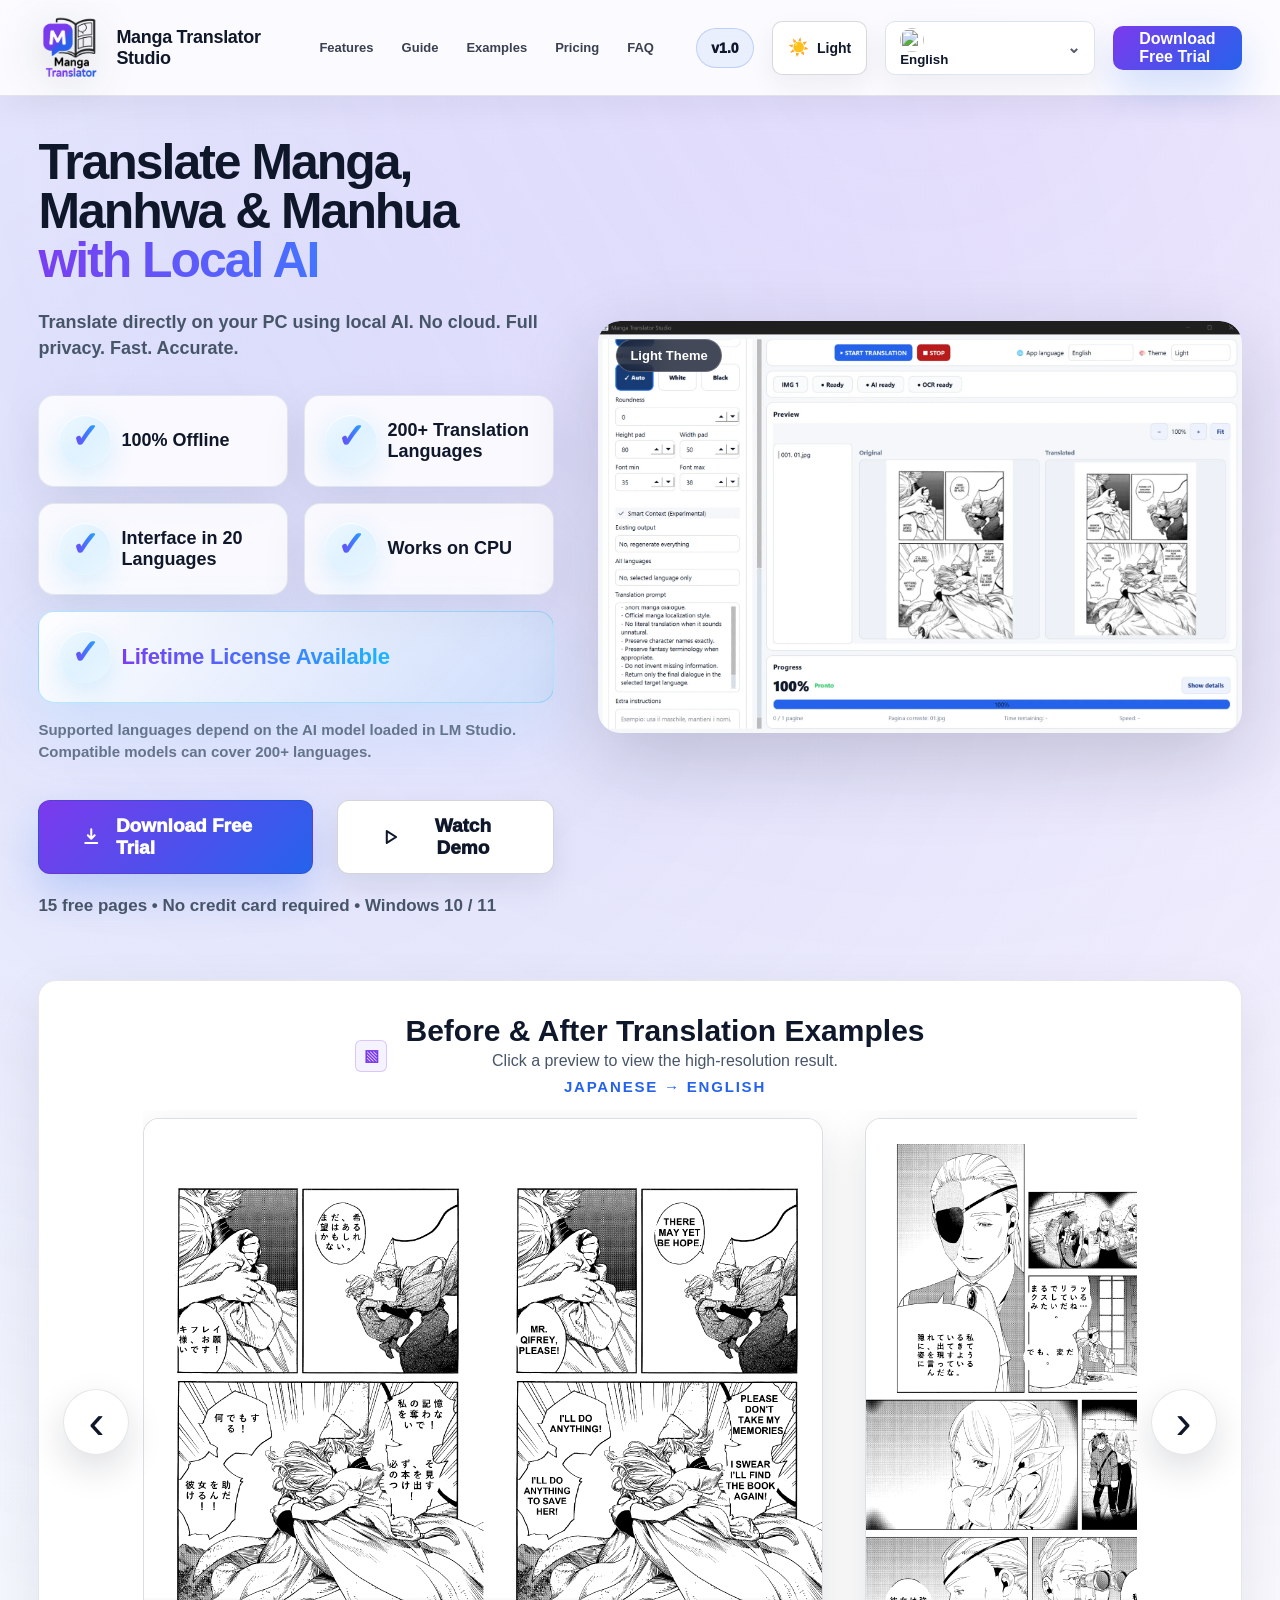
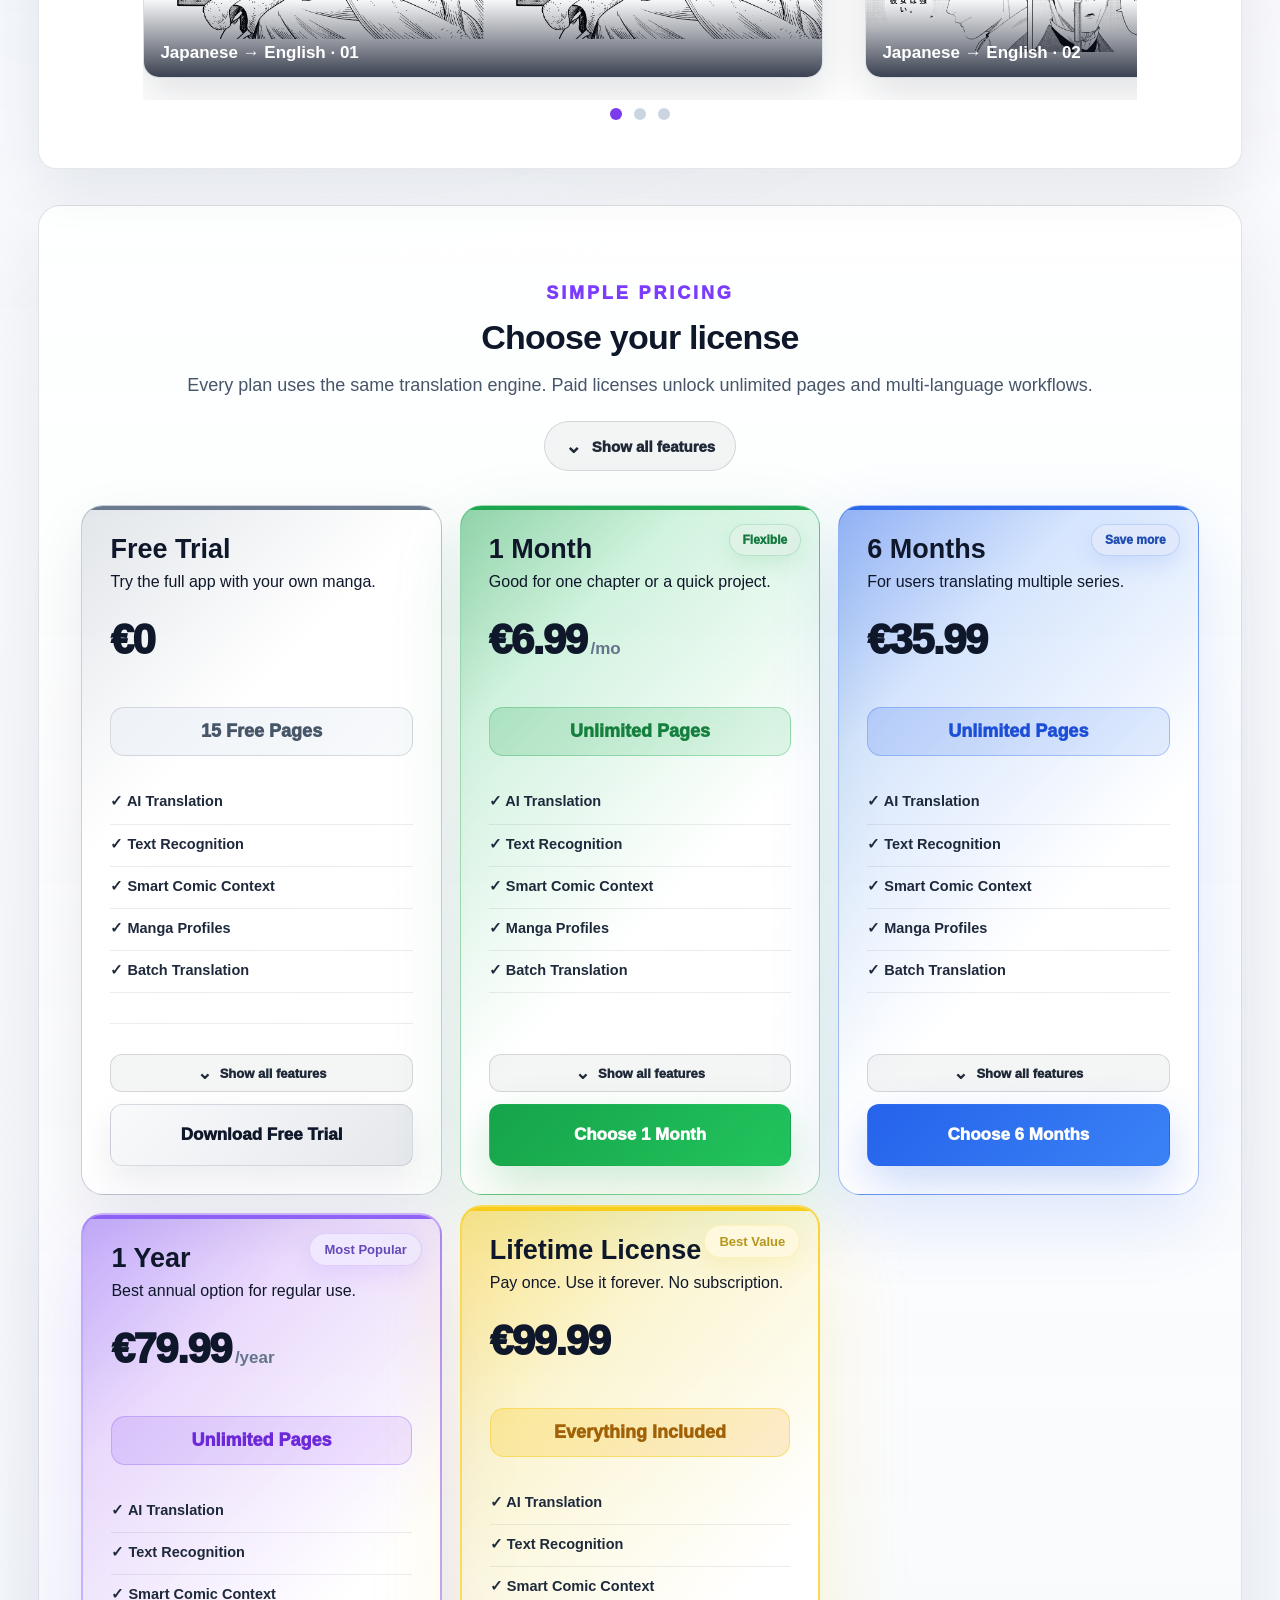
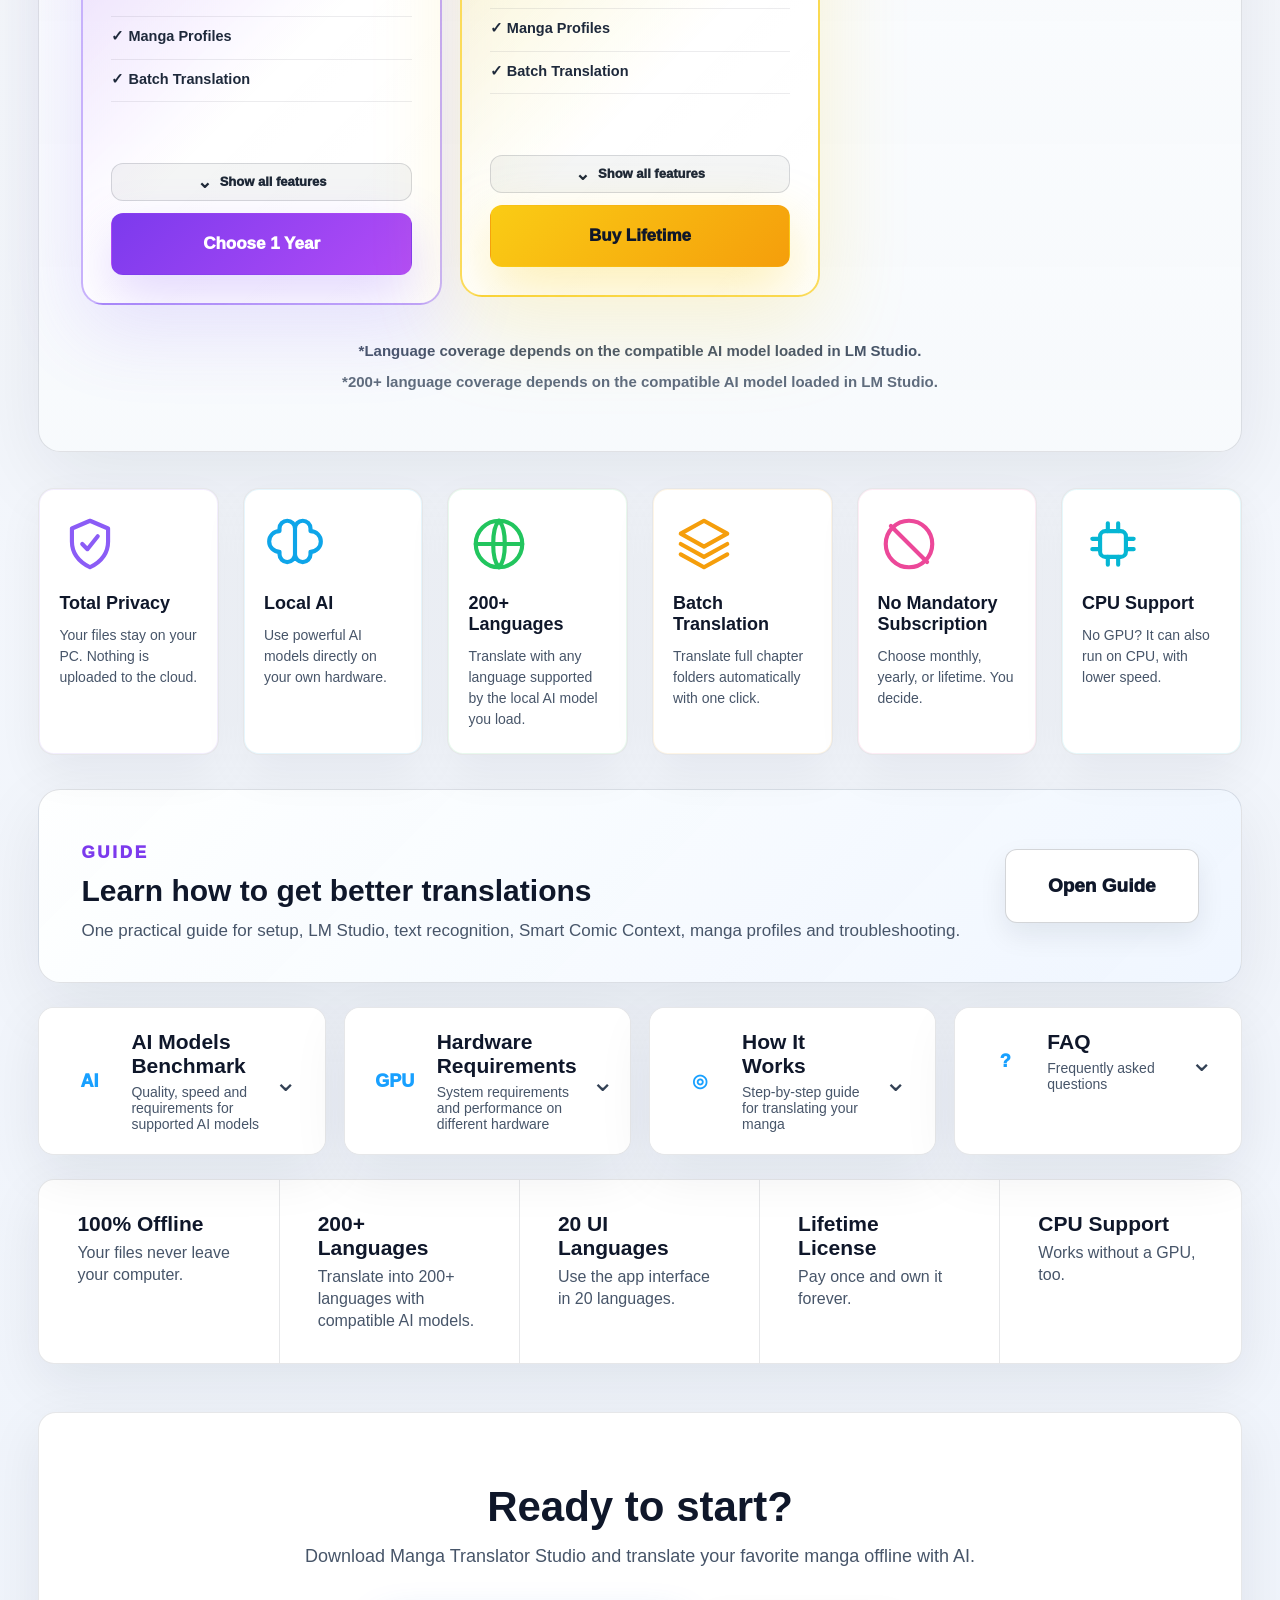
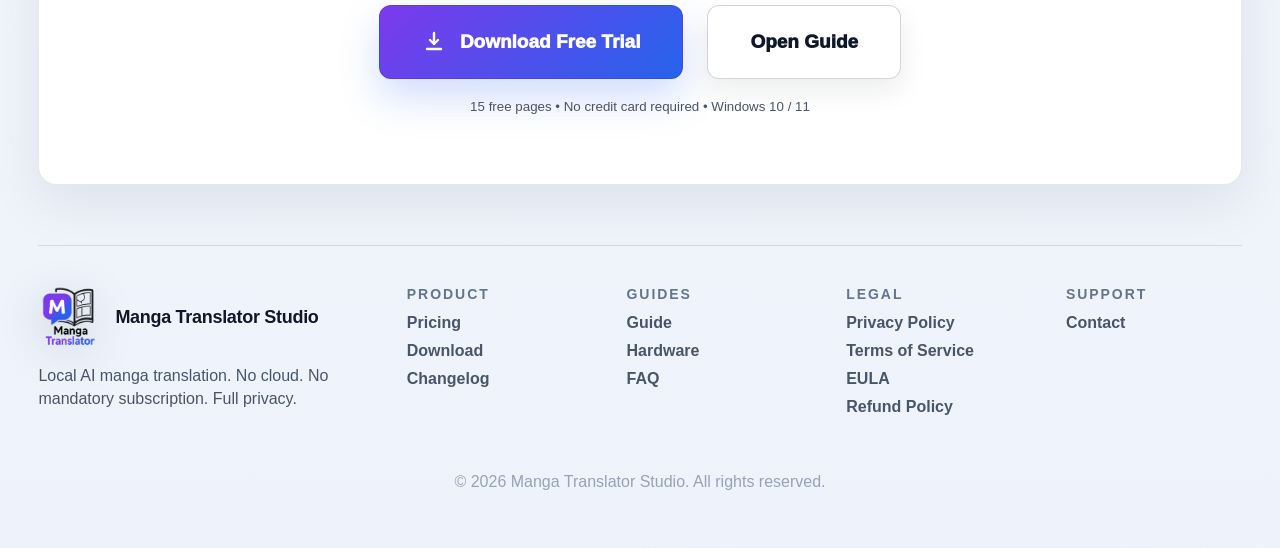
==== commit 1a2a0fd5: "sa a" ====
--- a/index.html
+++ b/index.html
@@ -58,14 +58,6 @@
       </button>
     </div>
   </section>
-  <section id="features" class="section-wide feature-cards">
-    <article><div class="feature-icon feature-c1"><svg viewBox="0 0 24 24"><path d="M12 3 5 6v5c0 5 3 8 7 10 4-2 7-5 7-10V6l-7-3Z"/><path d="m9 12 2 2 4-5"/></svg></div><h3 data-i18n="features.privacy.title">Total Privacy</h3><p data-i18n="features.privacy.text">Your files always remain on your PC.</p></article>
-    <article><div class="feature-icon feature-c2"><svg viewBox="0 0 24 24"><path d="M9 3a3 3 0 0 0-3 3v1a4 4 0 0 0 0 8v1a3 3 0 0 0 6 0V6a3 3 0 0 0-3-3Zm6 0a3 3 0 0 1 3 3v1a4 4 0 0 1 0 8v1a3 3 0 0 1-6 0V6a3 3 0 0 1 3-3Z"/></svg></div><h3 data-i18n="features.ai.title">Local AI</h3><p data-i18n="features.ai.text">Use powerful AI models directly on your hardware.</p></article>
-    <article><div class="feature-icon feature-c3"><svg viewBox="0 0 24 24"><circle cx="12" cy="12" r="9"/><path d="M3 12h18M12 3c3 3 3 15 0 18M12 3c-3 3-3 15 0 18"/></svg></div><h3 data-i18n="features.lang.title">Multilingual</h3><p data-i18n="features.lang.text">Over 20 languages supported for manga from around the world.</p></article>
-    <article><div class="feature-icon feature-c4"><svg viewBox="0 0 24 24"><path d="m12 3 9 5-9 5-9-5 9-5Z"/><path d="m3 12 9 5 9-5M3 16l9 5 9-5"/></svg></div><h3 data-i18n="features.batch.title">Batch Processing</h3><p data-i18n="features.batch.text">Translate entire chapter folders with one click.</p></article>
-    <article><div class="feature-icon feature-c5"><svg viewBox="0 0 24 24"><circle cx="12" cy="12" r="9"/><path d="m5 5 14 14"/></svg></div><h3 data-i18n="features.noSub.title">No Subscription</h3><p data-i18n="features.noSub.text">Pay once. Use it forever.</p></article>
-    <article><div class="feature-icon feature-c6"><svg viewBox="0 0 24 24"><rect x="7" y="7" width="10" height="10" rx="2"/><path d="M4 10h3M4 14h3M17 10h3M17 14h3M10 4v3M14 4v3M10 17v3M14 17v3"/></svg></div><h3 data-i18n="features.cpu.title">Works on CPU too</h3><p data-i18n="features.cpu.text">No GPU? No problem. It can also run on CPU only.</p></article>
-  </section>
   <section id="gallery" class="section-wide gallery-showcase">
     <button class="gallery-arrow left" id="galleryPrev" aria-label="Previous">‹</button>
     <button class="gallery-arrow right" id="galleryNext" aria-label="Next">›</button>
@@ -219,6 +211,24 @@
       </article>
     </div>
     <p class="pricing-note" data-i18n="pricing.v28.note">*Language coverage depends on the compatible AI model loaded in LM Studio.</p>
+  </section>
+  <section class="section-wide mobile-hero-pills" aria-label="Key benefits">
+    <div class="hero-pills hero-pills-v25 mobile-hero-pills-grid">
+      <span><i>✓</i><b data-i18n="hero.badge.offline">100% Offline</b></span>
+      <span class="highlight-pill"><i>✓</i><b data-i18n="hero.badge.languages">200+ Translation Languages</b></span>
+      <span><i>✓</i><b data-i18n="hero.badge.interface">Interface available in 20 Languages</b></span>
+      <span><i>✓</i><b data-i18n="hero.badge.cpu">Works on CPU</b></span>
+      <span class="highlight-pill lifetime-pill"><i>✓</i><b data-i18n="hero.badge.lifetime">Lifetime License Available</b></span>
+    </div>
+    <p class="hero-language-note mobile-hero-language-note" data-i18n="hero.language.note">Language coverage depends on the AI model loaded in LM Studio. Compatible models can cover 200+ languages.</p>
+  </section>
+  <section id="features" class="section-wide feature-cards">
+    <article><div class="feature-icon feature-c1"><svg viewBox="0 0 24 24"><path d="M12 3 5 6v5c0 5 3 8 7 10 4-2 7-5 7-10V6l-7-3Z"/><path d="m9 12 2 2 4-5"/></svg></div><h3 data-i18n="features.privacy.title">Total Privacy</h3><p data-i18n="features.privacy.text">Your files always remain on your PC.</p></article>
+    <article><div class="feature-icon feature-c2"><svg viewBox="0 0 24 24"><path d="M9 3a3 3 0 0 0-3 3v1a4 4 0 0 0 0 8v1a3 3 0 0 0 6 0V6a3 3 0 0 0-3-3Zm6 0a3 3 0 0 1 3 3v1a4 4 0 0 1 0 8v1a3 3 0 0 1-6 0V6a3 3 0 0 1 3-3Z"/></svg></div><h3 data-i18n="features.ai.title">Local AI</h3><p data-i18n="features.ai.text">Use powerful AI models directly on your hardware.</p></article>
+    <article><div class="feature-icon feature-c3"><svg viewBox="0 0 24 24"><circle cx="12" cy="12" r="9"/><path d="M3 12h18M12 3c3 3 3 15 0 18M12 3c-3 3-3 15 0 18"/></svg></div><h3 data-i18n="features.lang.title">Multilingual</h3><p data-i18n="features.lang.text">Over 20 languages supported for manga from around the world.</p></article>
+    <article><div class="feature-icon feature-c4"><svg viewBox="0 0 24 24"><path d="m12 3 9 5-9 5-9-5 9-5Z"/><path d="m3 12 9 5 9-5M3 16l9 5 9-5"/></svg></div><h3 data-i18n="features.batch.title">Batch Processing</h3><p data-i18n="features.batch.text">Translate entire chapter folders with one click.</p></article>
+    <article><div class="feature-icon feature-c5"><svg viewBox="0 0 24 24"><circle cx="12" cy="12" r="9"/><path d="m5 5 14 14"/></svg></div><h3 data-i18n="features.noSub.title">No Subscription</h3><p data-i18n="features.noSub.text">Pay once. Use it forever.</p></article>
+    <article><div class="feature-icon feature-c6"><svg viewBox="0 0 24 24"><rect x="7" y="7" width="10" height="10" rx="2"/><path d="M4 10h3M4 14h3M17 10h3M17 14h3M10 4v3M14 4v3M10 17v3M14 17v3"/></svg></div><h3 data-i18n="features.cpu.title">Works on CPU too</h3><p data-i18n="features.cpu.text">No GPU? No problem. It can also run on CPU only.</p></article>
   </section>
   <section class="section-wide smart-guide-promo">
     <div class="smart-guide-copy">
--- a/style.css
+++ b/style.css
@@ -1679,3 +1679,220 @@
   .pricing-cards-v26 .plan-year:hover{box-shadow:0 32px 92px rgba(139,92,246,.24)!important;}
   .pricing-cards-v26 .plan-life:hover{box-shadow:0 34px 100px rgba(250,204,21,.28)!important;}
 }
+
+/* ===============================
+   V37 final brand polish
+   - new brand gradient for Lifetime hero badge
+   - gradient check icons in hero value cards
+   - keeps layout and translations unchanged
+   =============================== */
+:root{
+  --mts-ai-gradient:linear-gradient(90deg,#7a3ef2 0%,#4b6cff 48%,#18b8ff 100%);
+  --mts-check-circle-light:linear-gradient(135deg,#eef8ff 0%,#dff2ff 54%,#eaf7ff 100%);
+  --mts-check-circle-dark:linear-gradient(135deg,rgba(22,88,135,.78) 0%,rgba(12,62,103,.72) 54%,rgba(14,165,233,.22) 100%);
+}
+
+.hero h1 span{
+  background:var(--mts-ai-gradient)!important;
+  -webkit-background-clip:text!important;
+  background-clip:text!important;
+  color:transparent!important;
+}
+
+.hero-pills i,
+.hero-pills-v25 i,
+.hero-pills span i,
+.hero-pills-v25 span i,
+body.theme-dark .hero-pills i,
+body.theme-dark .hero-pills-v25 i,
+body.theme-dark .hero-pills span i,
+body.theme-dark .hero-pills-v25 span i{
+  width:52px!important;
+  min-width:52px!important;
+  height:52px!important;
+  border-radius:999px!important;
+  display:grid!important;
+  place-items:center!important;
+  position:relative!important;
+  font-size:0!important;
+  line-height:1!important;
+  font-style:normal!important;
+  background:var(--mts-check-circle-light)!important;
+  box-shadow:inset 0 1px 0 rgba(255,255,255,.88),0 8px 26px rgba(14,165,233,.14)!important;
+}
+
+body.theme-dark .hero-pills i,
+body.theme-dark .hero-pills-v25 i,
+body.theme-dark .hero-pills span i,
+body.theme-dark .hero-pills-v25 span i{
+  background:var(--mts-check-circle-dark)!important;
+  box-shadow:inset 0 1px 0 rgba(255,255,255,.10),0 10px 30px rgba(14,165,233,.16)!important;
+}
+
+.hero-pills i::before,
+.hero-pills-v25 i::before,
+.hero-pills span i::before,
+.hero-pills-v25 span i::before{
+  content:"✓";
+  font-size:34px;
+  font-weight:1000;
+  line-height:1;
+  background:var(--mts-ai-gradient)!important;
+  -webkit-background-clip:text!important;
+  background-clip:text!important;
+  color:transparent!important;
+  filter:drop-shadow(0 1px 0 rgba(255,255,255,.18));
+}
+
+.hero-pills .lifetime-pill b,
+.hero-pills-v25 .lifetime-pill b,
+body.theme-dark .hero-pills .lifetime-pill b,
+body.theme-dark .hero-pills-v25 .lifetime-pill b{
+  display:inline-block!important;
+  background:var(--mts-ai-gradient)!important;
+  -webkit-background-clip:text!important;
+  background-clip:text!important;
+  color:transparent!important;
+  text-shadow:none!important;
+}
+
+.hero-pills .lifetime-pill,
+.hero-pills-v25 .lifetime-pill{
+  background:linear-gradient(135deg,rgba(255,255,255,.96),rgba(24,184,255,.09))!important;
+  border-color:rgba(24,184,255,.30)!important;
+  box-shadow:0 24px 68px rgba(24,184,255,.10)!important;
+}
+
+body.theme-dark .hero-pills .lifetime-pill,
+body.theme-dark .hero-pills-v25 .lifetime-pill{
+  background:linear-gradient(135deg,rgba(10,23,43,.92),rgba(15,54,94,.58),rgba(9,23,43,.92))!important;
+  border-color:rgba(24,184,255,.32)!important;
+  box-shadow:0 22px 70px rgba(14,165,233,.16)!important;
+}
+
+@media(max-width:520px){
+  .hero-pills i,
+  .hero-pills-v25 i,
+  .hero-pills span i,
+  .hero-pills-v25 span i,
+  body.theme-dark .hero-pills i,
+  body.theme-dark .hero-pills-v25 i,
+  body.theme-dark .hero-pills span i,
+  body.theme-dark .hero-pills-v25 span i{
+    width:44px!important;
+    min-width:44px!important;
+    height:44px!important;
+  }
+  .hero-pills i::before,
+  .hero-pills-v25 i::before,
+  .hero-pills span i::before,
+  .hero-pills-v25 span i::before{font-size:29px!important;}
+}
+
+/* v38 conversion-first layout: show proof before feature list */
+@media (min-width: 769px){
+  #gallery{margin-top:28px;}
+  #pricing{margin-top:54px;}
+  #features{margin-top:54px;}
+}
+
+/* v38 mobile order: title -> CTA -> app preview -> translation examples -> pricing -> features */
+@media (max-width: 768px){
+  .hero{
+    display:flex!important;
+    flex-direction:column!important;
+    gap:18px!important;
+    padding:28px 0 18px!important;
+  }
+  .hero-copy{display:contents!important;}
+  .hero h1{order:1!important;}
+  .hero-subtitle{order:2!important;}
+  .hero-actions{order:3!important;margin-top:18px!important;}
+  .trial-note{order:4!important;margin-top:4px!important;}
+  .app-frame{order:5!important;width:100%!important;max-width:100%!important;margin-top:8px!important;}
+  .hero-pills{
+    order:6!important;
+    margin-top:16px!important;
+    display:grid!important;
+    grid-template-columns:1fr 1fr!important;
+    gap:12px!important;
+    width:100%!important;
+  }
+  .hero-pills span{
+    width:auto!important;
+    min-height:74px!important;
+    justify-content:flex-start!important;
+    padding:14px 12px!important;
+  }
+  .hero-pills .lifetime-pill{
+    grid-column:1 / -1!important;
+  }
+  .hero-language-note{order:7!important;margin-top:8px!important;}
+  #gallery{margin-top:24px!important;}
+  #pricing{margin-top:34px!important;}
+  #features{margin-top:34px!important;}
+}
+
+@media (max-width: 480px){
+  .hero-actions{gap:12px!important;}
+  .hero-pills{grid-template-columns:1fr 1fr!important;gap:10px!important;}
+  .hero-pills span{min-height:66px!important;}
+  .hero-pills b{font-size:16px!important;line-height:1.15!important;}
+  .app-frame{border-radius:18px!important;}
+}
+
+
+/* ===============================
+   V39 mobile conversion order
+   Keep hero benefit pills after pricing on mobile.
+   =============================== */
+.mobile-hero-pills{display:none;}
+
+@media (max-width: 768px){
+  .hero > .hero-copy > .hero-pills,
+  .hero > .hero-copy > .hero-language-note,
+  .hero .hero-pills,
+  .hero .hero-language-note{
+    display:none!important;
+  }
+
+  .mobile-hero-pills{
+    display:block!important;
+    margin-top:28px!important;
+    margin-bottom:10px!important;
+  }
+
+  .mobile-hero-pills-grid{
+    display:grid!important;
+    grid-template-columns:1fr 1fr!important;
+    gap:12px!important;
+    width:100%!important;
+    margin-top:0!important;
+  }
+
+  .mobile-hero-pills-grid span{
+    width:auto!important;
+    min-height:74px!important;
+    justify-content:flex-start!important;
+    padding:14px 12px!important;
+  }
+
+  .mobile-hero-pills-grid .lifetime-pill{
+    grid-column:1 / -1!important;
+  }
+
+  .mobile-hero-language-note{
+    display:block!important;
+    margin-top:14px!important;
+    margin-bottom:0!important;
+  }
+
+  #pricing{margin-bottom:0!important;}
+  #features{margin-top:30px!important;}
+}
+
+@media (max-width: 480px){
+  .mobile-hero-pills-grid{gap:10px!important;}
+  .mobile-hero-pills-grid span{min-height:66px!important;}
+  .mobile-hero-pills-grid b{font-size:16px!important;line-height:1.15!important;}
+}
